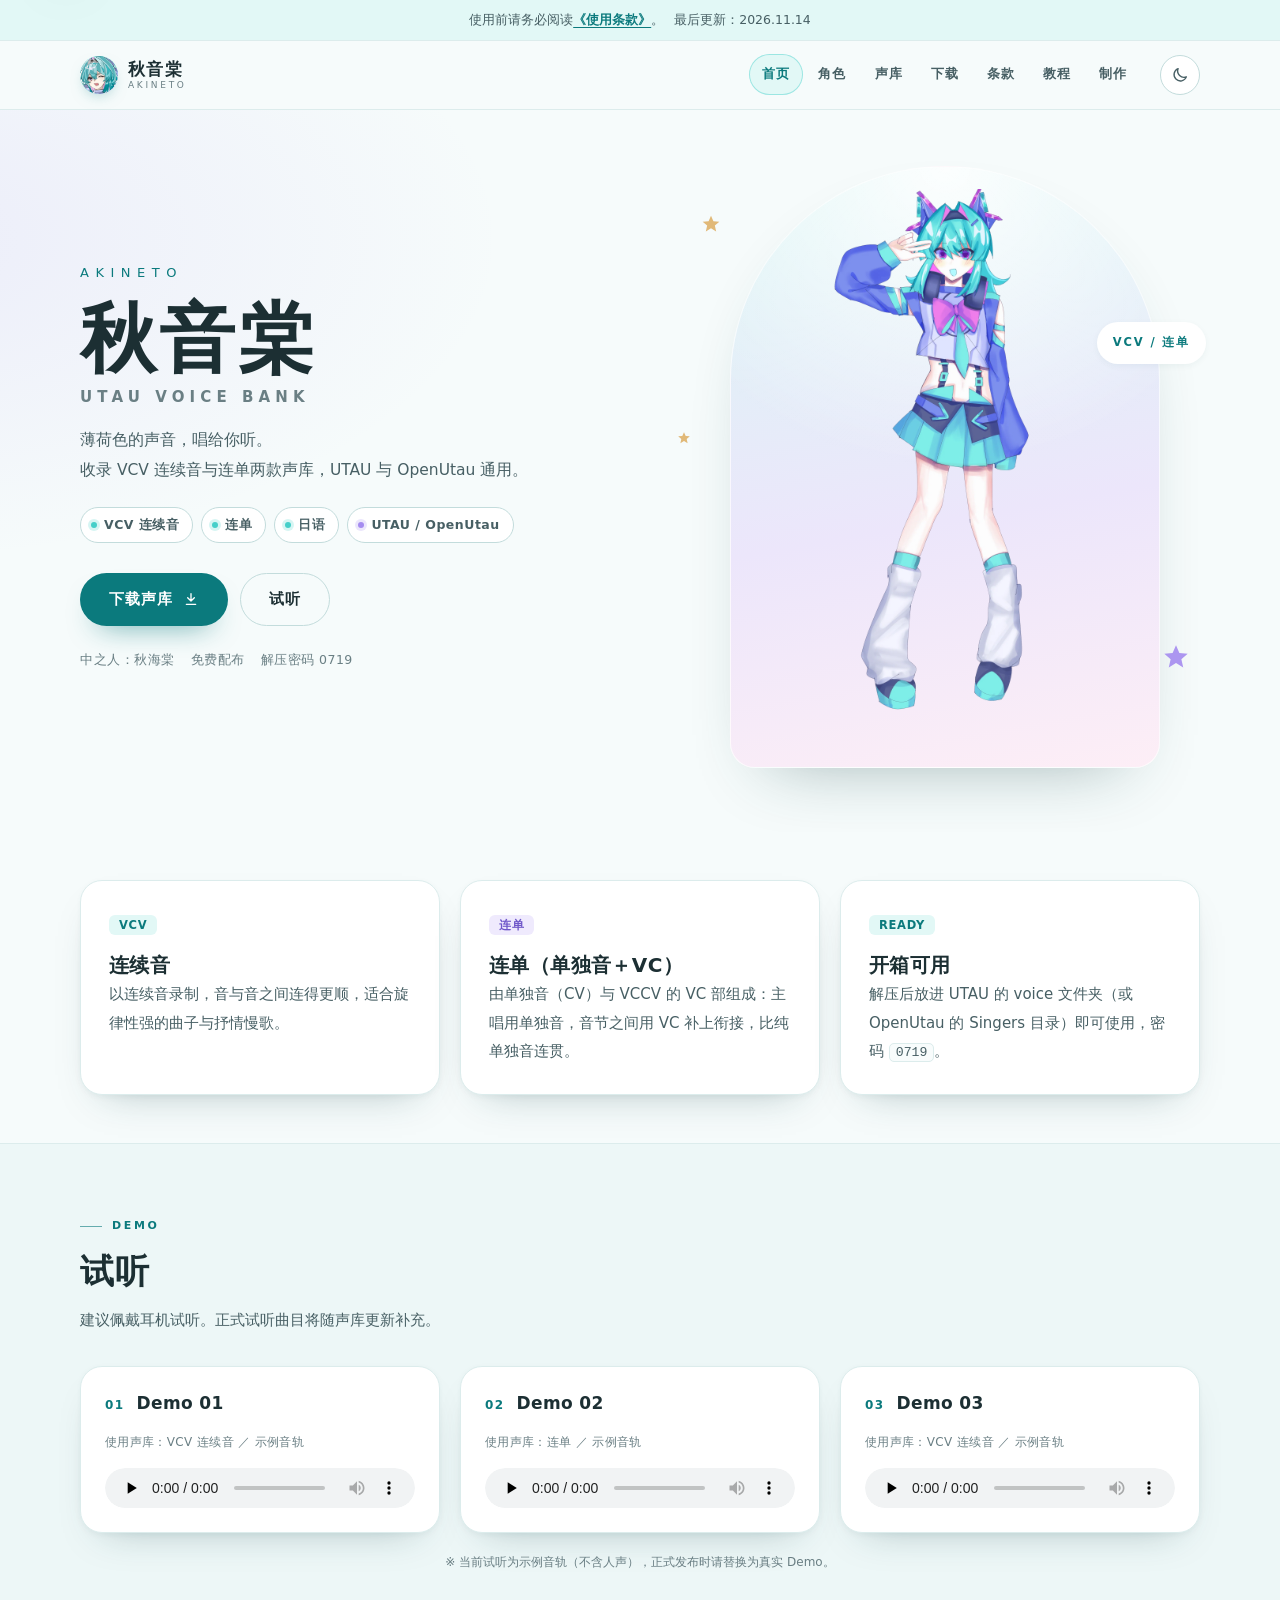
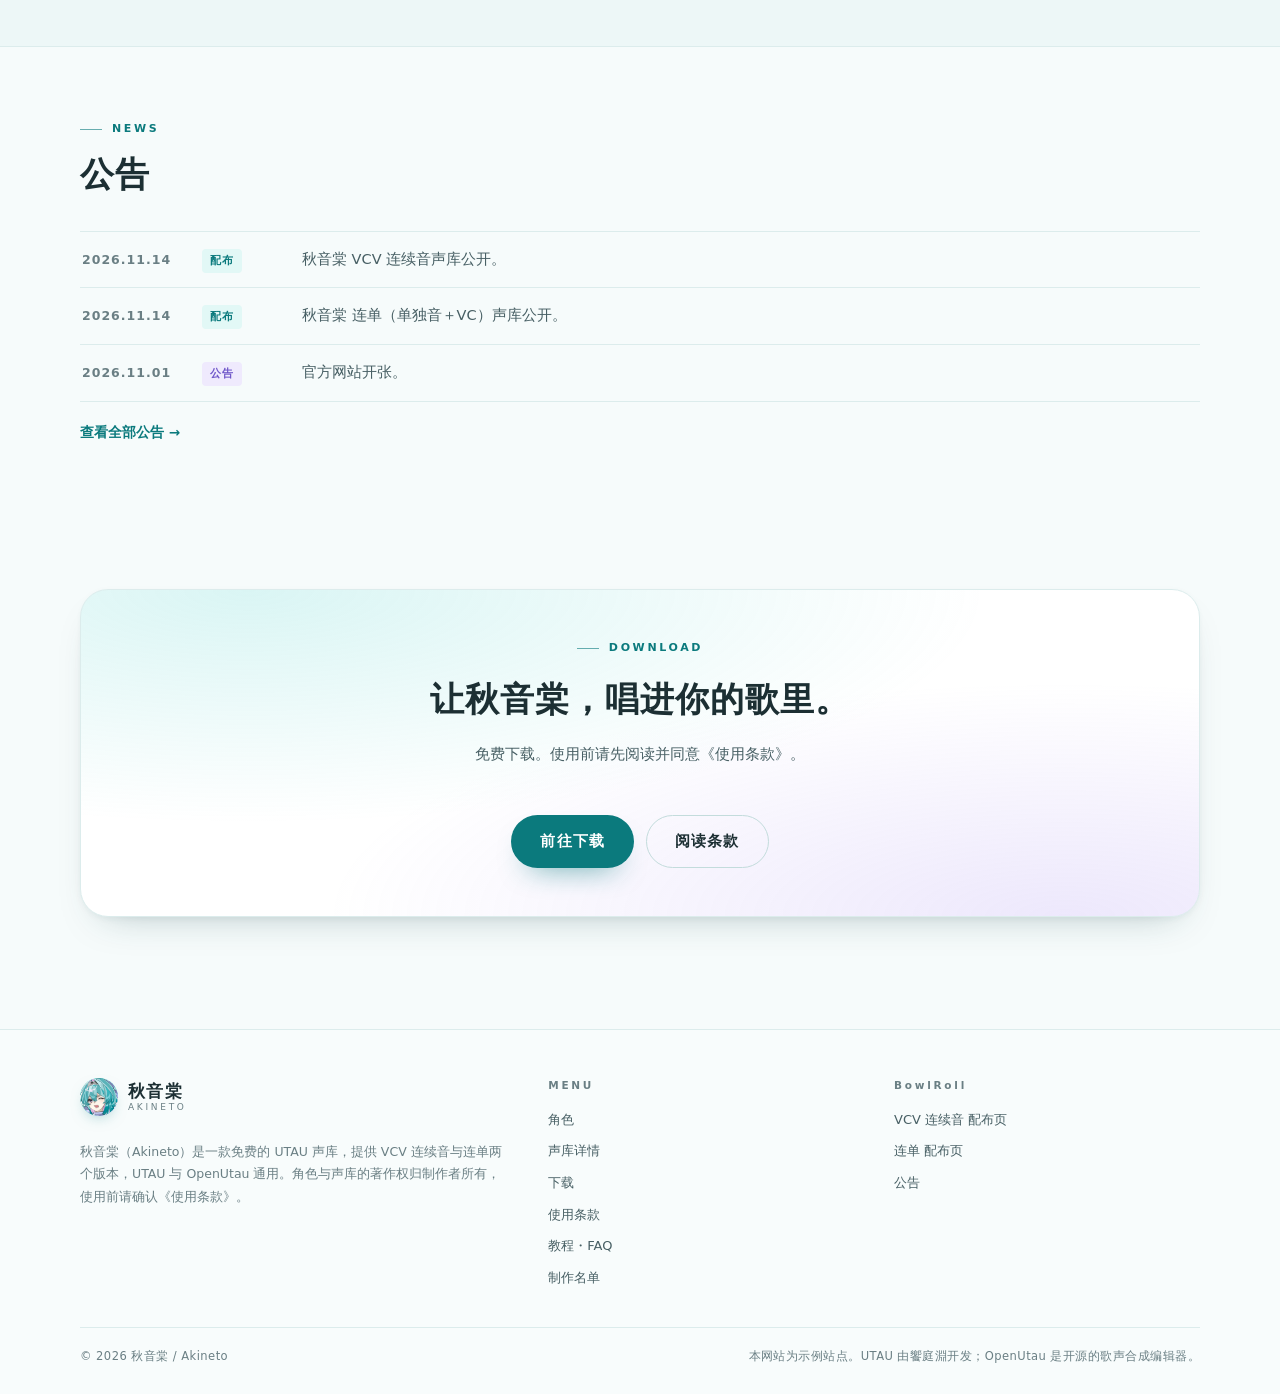
==== index.html @ cef6e02e "Initial commit: 秋音棠（Akineto）声库配布站" ====
<!DOCTYPE html>
<html lang="zh-CN" class="no-js">
<head>
<meta charset="utf-8">
<meta name="viewport" content="width=device-width, initial-scale=1">
<title>秋音棠 Akineto｜UTAU 声库配布站</title>
<meta name="description" content="秋音棠（Akineto）的 UTAU 声库配布站。VCV 连续音与连单（单独音＋VC）两款声库免费配布，解压密码 0719。">
<meta name="theme-color" content="#45cfc9">
<meta property="og:type" content="website">
<meta property="og:site_name" content="秋音棠 声库配布站">
<meta property="og:locale" content="zh_CN">
<meta property="og:title" content="秋音棠 Akineto｜UTAU 声库配布站">
<meta property="og:description" content="薄荷色的声音。VCV 连续音与连单两款声库，免费配布。">
<meta property="og:image" content="assets/art/akineto-icon.jpg">
<meta name="twitter:card" content="summary">
<link rel="icon" href="favicon.ico" sizes="any">
<link rel="apple-touch-icon" href="assets/icon/apple-touch-icon.png">
<link rel="stylesheet" href="assets/css/style.css">
<script>try{var t=localStorage.getItem('uta-theme');if(t)document.documentElement.setAttribute('data-theme',t)}catch(e){}</script>
</head>
<body data-page="home">
<a class="skip-link" href="#main">跳到正文</a>

<div class="notice-bar">
  <div class="wrap">
    <span>使用前请务必阅读<a href="terms.html">《使用条款》</a>。</span>
    <span>最后更新：2026.11.14</span>
  </div>
</div>

<header class="site-header">
  <div class="wrap header-inner">
    <a class="brand" href="index.html" aria-label="秋音棠 声库配布站 首页">
      <span class="brand__mark" aria-hidden="true">
        <img src="assets/art/akineto-mark.png" alt="" width="128" height="128">
      </span>
      <span class="brand__text">
        <span class="brand__name">秋音棠</span>
        <span class="brand__sub">AKINETO</span>
      </span>
    </a>
    <button class="nav-toggle" type="button" aria-expanded="false" aria-controls="site-nav" aria-label="打开菜单">
      <span></span><span></span><span></span>
    </button>
    <nav class="nav" id="site-nav" aria-label="主菜单">
      <ul class="nav__list">
        <li><a class="nav__link" data-page="home" href="index.html">首页</a></li>
        <li><a class="nav__link" data-page="character" href="character.html">角色</a></li>
        <li><a class="nav__link" data-page="voicebank" href="voicebank.html">声库</a></li>
        <li><a class="nav__link" data-page="download" href="download.html">下载</a></li>
        <li><a class="nav__link" data-page="terms" href="terms.html">条款</a></li>
        <li><a class="nav__link" data-page="guide" href="guide.html">教程</a></li>
        <li><a class="nav__link" data-page="credits" href="credits.html">制作</a></li>
      </ul>
    </nav>
    <button class="theme-toggle" type="button" aria-pressed="false" aria-label="切换至深色主题">
      <svg class="icon-moon" viewBox="0 0 24 24" fill="none" stroke="currentColor" stroke-width="1.8" stroke-linecap="round" stroke-linejoin="round" aria-hidden="true"><path d="M20.5 14.5A8.5 8.5 0 0 1 9.5 3.5a8.5 8.5 0 1 0 11 11Z"/></svg>
      <svg class="icon-sun" viewBox="0 0 24 24" fill="none" stroke="currentColor" stroke-width="1.8" stroke-linecap="round" aria-hidden="true"><circle cx="12" cy="12" r="4"/><path d="M12 2v2M12 20v2M4.9 4.9l1.4 1.4M17.7 17.7l1.4 1.4M2 12h2M20 12h2M4.9 19.1l1.4-1.4M17.7 6.3l1.4-1.4"/></svg>
    </button>
  </div>
</header>

<main id="main">

  <!-- ================= HERO ================= -->
  <section class="hero">
    <div class="wrap hero__inner">
      <div class="hero__text">
        <p class="hero__kana">AKINETO</p>
        <h1 class="hero__title">秋音棠<span class="hero__en">UTAU VOICE BANK</span></h1>
        <p class="hero__lead">薄荷色的声音，唱给你听。<br>
          收录 VCV 连续音与连单两款声库，UTAU 与 OpenUtau 通用。</p>
        <ul class="hero__chips">
          <li class="chip">VCV 连续音</li>
          <li class="chip">连单</li>
          <li class="chip">日语</li>
          <li class="chip chip--accent">UTAU / OpenUtau</li>
        </ul>
        <div class="hero__actions">
          <a class="btn" href="download.html">
            下载声库
            <svg viewBox="0 0 24 24" fill="none" stroke="currentColor" stroke-width="2" stroke-linecap="round" stroke-linejoin="round" aria-hidden="true"><path d="M12 4v11M7 10l5 5 5-5M5 20h14"/></svg>
          </a>
          <a class="btn btn--ghost" href="#demo">试听</a>
        </div>
        <p class="hero__meta">
          <span>中之人：秋海棠</span>
          <span>免费配布</span>
          <span>解压密码 0719</span>
        </p>
      </div>

      <div class="hero__art">
        <div class="art-frame">
          <img src="assets/art/akineto-stand.webp" alt="秋音棠的全身立绘" width="1448" height="2896" fetchpriority="high">
        </div>
        <span class="art-badge">VCV / 连单</span>
        <svg class="hero__spark hero__spark--1" viewBox="0 0 24 24" fill="currentColor" aria-hidden="true"><path d="M12 2l2.9 6.6 7.1.6-5.4 4.7 1.6 7-6.2-3.7-6.2 3.7 1.6-7L2 9.2l7.1-.6z"/></svg>
        <svg class="hero__spark hero__spark--2" viewBox="0 0 24 24" fill="currentColor" aria-hidden="true"><path d="M12 2l2.9 6.6 7.1.6-5.4 4.7 1.6 7-6.2-3.7-6.2 3.7 1.6-7L2 9.2l7.1-.6z"/></svg>
        <svg class="hero__spark hero__spark--3" viewBox="0 0 24 24" fill="currentColor" aria-hidden="true"><path d="M12 2l2.9 6.6 7.1.6-5.4 4.7 1.6 7-6.2-3.7-6.2 3.7 1.6-7L2 9.2l7.1-.6z"/></svg>
      </div>
    </div>
  </section>

  <!-- ================= FEATURES ================= -->
  <section class="section section--tight">
    <div class="wrap grid grid--3">
      <article class="card card--pad reveal">
        <span class="tag">VCV</span>
        <h2 class="feature-title">连续音</h2>
        <p class="section-lead">以连续音录制，音与音之间连得更顺，适合旋律性强的曲子与抒情慢歌。</p>
      </article>
      <article class="card card--pad reveal">
        <span class="tag tag--pink">连单</span>
        <h2 class="feature-title">连单（单独音＋VC）</h2>
        <p class="section-lead">由单独音（CV）与 VCCV 的 VC 部组成：主唱用单独音，音节之间用 VC 补上衔接，比纯单独音连贯。</p>
      </article>
      <article class="card card--pad reveal">
        <span class="tag">READY</span>
        <h2 class="feature-title">开箱可用</h2>
        <p class="section-lead">解压后放进 UTAU 的 voice 文件夹（或 OpenUtau 的 Singers 目录）即可使用，密码 <code>0719</code>。</p>
      </article>
    </div>
  </section>

  <!-- ================= DEMO ================= -->
  <section class="section section--tint" id="demo">
    <div class="wrap">
      <div class="section-head">
        <p class="eyebrow">DEMO</p>
        <h2 class="section-title">试听</h2>
        <p class="section-lead">建议佩戴耳机试听。正式试听曲目将随声库更新补充。</p>
      </div>

      <div class="grid grid--3">
        <article class="demo-card reveal">
          <div class="demo-card__head">
            <span class="demo-card__no">01</span>
            <h3 class="demo-card__title">Demo 01</h3>
          </div>
          <p class="demo-card__meta">使用声库：VCV 连续音 ／ 示例音轨</p>
          <audio controls preload="none" src="assets/audio/demo-01.wav">
            你的浏览器不支持音频播放。<a href="assets/audio/demo-01.wav">下载音频文件</a>
          </audio>
        </article>

        <article class="demo-card reveal">
          <div class="demo-card__head">
            <span class="demo-card__no">02</span>
            <h3 class="demo-card__title">Demo 02</h3>
          </div>
          <p class="demo-card__meta">使用声库：连单 ／ 示例音轨</p>
          <audio controls preload="none" src="assets/audio/demo-02.wav">
            你的浏览器不支持音频播放。<a href="assets/audio/demo-02.wav">下载音频文件</a>
          </audio>
        </article>

        <article class="demo-card reveal">
          <div class="demo-card__head">
            <span class="demo-card__no">03</span>
            <h3 class="demo-card__title">Demo 03</h3>
          </div>
          <p class="demo-card__meta">使用声库：VCV 连续音 ／ 示例音轨</p>
          <audio controls preload="none" src="assets/audio/demo-03.wav">
            你的浏览器不支持音频播放。<a href="assets/audio/demo-03.wav">下载音频文件</a>
          </audio>
        </article>
      </div>

      <p class="demo-note">※ 当前试听为示例音轨（不含人声），正式发布时请替换为真实 Demo。</p>
    </div>
  </section>

  <!-- ================= NEWS ================= -->
  <section class="section">
    <div class="wrap">
      <div class="section-head">
        <p class="eyebrow">NEWS</p>
        <h2 class="section-title">公告</h2>
      </div>
      <ul class="news">
        <li class="news__item">
          <time class="news__date" datetime="2026-11-14">2026.11.14</time>
          <span class="news__tag">配布</span>
          <p>秋音棠 VCV 连续音声库公开。</p>
        </li>
        <li class="news__item">
          <time class="news__date" datetime="2026-11-14">2026.11.14</time>
          <span class="news__tag">配布</span>
          <p>秋音棠 连单（单独音＋VC）声库公开。</p>
        </li>
        <li class="news__item">
          <time class="news__date" datetime="2026-11-01">2026.11.01</time>
          <span class="news__tag news__tag--pink">公告</span>
          <p>官方网站开张。</p>
        </li>
      </ul>
      <p class="link-more"><a href="news.html">查看全部公告 →</a></p>
    </div>
  </section>

  <!-- ================= CTA ================= -->
  <section class="section">
    <div class="wrap">
      <div class="cta reveal">
        <p class="eyebrow">DOWNLOAD</p>
        <h2 class="section-title">让秋音棠，唱进你的歌里。</h2>
        <p class="section-lead">免费下载。使用前请先阅读并同意《使用条款》。</p>
        <div class="hero__actions">
          <a class="btn" href="download.html">前往下载</a>
          <a class="btn btn--ghost" href="terms.html">阅读条款</a>
        </div>
      </div>
    </div>
  </section>

</main>

<footer class="site-footer">
  <div class="wrap footer-grid">
    <div class="footer-brand">
      <a class="brand" href="index.html">
        <span class="brand__mark" aria-hidden="true">
          <img src="assets/art/akineto-mark.png" alt="" width="128" height="128">
        </span>
        <span class="brand__text">
          <span class="brand__name">秋音棠</span>
          <span class="brand__sub">AKINETO</span>
        </span>
      </a>
      <p>秋音棠（Akineto）是一款免费的 UTAU 声库，提供 VCV 连续音与连单两个版本，UTAU 与 OpenUtau 通用。角色与声库的著作权归制作者所有，使用前请确认《使用条款》。</p>
    </div>
    <nav aria-label="页脚菜单">
      <h2 class="footer-title">MENU</h2>
      <div class="footer-links">
        <a href="character.html">角色</a>
        <a href="voicebank.html">声库详情</a>
        <a href="download.html">下载</a>
        <a href="terms.html">使用条款</a>
        <a href="guide.html">教程・FAQ</a>
        <a href="credits.html">制作名单</a>
      </div>
    </nav>
    <div>
      <h2 class="footer-title">BowlRoll</h2>
      <div class="footer-links">
        <a href="https://bowlroll.net/file/363263" target="_blank" rel="noopener noreferrer">VCV 连续音 配布页</a>
        <a href="https://bowlroll.net/file/358934" target="_blank" rel="noopener noreferrer">连单 配布页</a>
        <a href="news.html">公告</a>
      </div>
    </div>
  </div>
  <div class="wrap footer-bottom">
    <p>© <span data-year>2026</span> 秋音棠 / Akineto</p>
    <p>本网站为示例站点。UTAU 由饗庭淵开发；OpenUtau 是开源的歌声合成编辑器。</p>
  </div>
</footer>

<script src="assets/js/main.js" defer></script>
</body>
</html>
---- assets/css/style.css ----
/* =========================================================
   秋音棠 / Akineto — 声库配布站
   style.css
   1. Tokens / Theme
   2. Base / Reset
   3. Layout utilities
   4. Header / Nav
   5. Hero
   6. Sections / Cards
   7. Demo / News
   8. Specs / Download
   9. Terms / Guide / Credits
  10. Footer
  11. Utilities
  12. Motion / Responsive
   ========================================================= */

/* ---------- 1. Tokens ---------- */
:root {
  --c-bg: #f6fbfb;
  --c-bg-soft: #edf7f7;
  --c-surface: #ffffff;
  --c-surface-2: #f8fcfc;
  --c-text: #1c2f33;
  --c-text-soft: #475f64;
  --c-muted: #6a7f84;
  --c-line: #dcecec;
  --c-line-strong: #c3dcdc;
  --c-primary: #45cfc9;
  --c-primary-deep: #0b7a7d;
  --c-primary-soft: #e2f8f6;
  --c-accent: #a58cf0;
  --c-accent-deep: #6f57c9;
  --c-accent-soft: #efeafd;
  --c-gold: #dfb26a;

  --btn-ink: #ffffff;

  /* 立绘 / 头像的背板渐变 */
  --art-bg:
    radial-gradient(120% 80% at 50% 0%, rgba(255, 255, 255, .92), transparent 62%),
    linear-gradient(170deg, #d9f7f4 0%, #ece6fb 58%, #fdeef6 100%);

  --radius-xl: 28px;
  --radius-lg: 22px;
  --radius-md: 16px;
  --radius-sm: 10px;

  --shadow-sm: 0 1px 2px rgba(24, 70, 74, .05);
  --shadow-md: 0 2px 6px rgba(24, 70, 74, .05), 0 18px 40px -24px rgba(24, 70, 74, .35);
  --shadow-lg: 0 30px 70px -40px rgba(24, 70, 74, .45);

  /* 字体使用系统自带，不加载外部字体。如需 Web 字体，请用 @font-face 自托管。 */
  --font-display: "PingFang SC", "Hiragino Sans GB", "Microsoft YaHei", "Noto Sans SC",
    "Yu Gothic UI", "Meiryo", system-ui, sans-serif;
  --font-body: "PingFang SC", "Microsoft YaHei", "Hiragino Sans GB", "Noto Sans SC",
    "Source Han Sans SC", system-ui, sans-serif;
  --font-mono: "SFMono-Regular", Consolas, "Liberation Mono", monospace;

  --header-h: 68px;
  --wrap: 1120px;
}

/* 深色主题（跟随系统。可用 :root[data-theme] 手动覆盖） */
@media (prefers-color-scheme: dark) {
  :root:not([data-theme="light"]) {
    --c-bg: #0c1416;
    --c-bg-soft: #101b1d;
    --c-surface: #141f22;
    --c-surface-2: #111a1c;
    --c-text: #e4f0ef;
    --c-text-soft: #b0c4c3;
    --c-muted: #87a09f;
    --c-line: #203234;
    --c-line-strong: #2c4244;
    --c-primary: #4fd1cd;
    --c-primary-deep: #7fe3df;
    --c-primary-soft: #0f2e2e;
    --c-accent: #b3a4f7;
    --c-accent-deep: #c3b6fa;
    --c-accent-soft: #221d33;
    --c-gold: #e6c483;
    --btn-ink: #06181a;
    --art-bg:
      radial-gradient(120% 80% at 50% 0%, rgba(79, 209, 205, .22), transparent 62%),
      linear-gradient(170deg, #122a2a 0%, #221d33 58%, #2a1d28 100%);
    --shadow-md: 0 2px 6px rgba(0, 0, 0, .3), 0 20px 40px -24px rgba(0, 0, 0, .7);
    --shadow-lg: 0 30px 70px -30px rgba(0, 0, 0, .8);
  }
}

:root[data-theme="dark"] {
  --c-bg: #0c1416;
  --c-bg-soft: #101b1d;
  --c-surface: #141f22;
  --c-surface-2: #111a1c;
  --c-text: #e4f0ef;
  --c-text-soft: #b0c4c3;
  --c-muted: #87a09f;
  --c-line: #203234;
  --c-line-strong: #2c4244;
  --c-primary: #4fd1cd;
  --c-primary-deep: #7fe3df;
  --c-primary-soft: #0f2e2e;
  --c-accent: #b3a4f7;
  --c-accent-deep: #c3b6fa;
  --c-accent-soft: #221d33;
  --c-gold: #e6c483;
  --btn-ink: #06181a;
  --art-bg:
    radial-gradient(120% 80% at 50% 0%, rgba(79, 209, 205, .22), transparent 62%),
    linear-gradient(170deg, #122a2a 0%, #221d33 58%, #2a1d28 100%);
  --shadow-md: 0 2px 6px rgba(0, 0, 0, .3), 0 20px 40px -24px rgba(0, 0, 0, .7);
  --shadow-lg: 0 30px 70px -30px rgba(0, 0, 0, .8);
}

/* ---------- 2. Base ---------- */
*,
*::before,
*::after { box-sizing: border-box; }

html {
  scroll-behavior: smooth;
  -webkit-text-size-adjust: 100%;
}

body {
  margin: 0;
  font-family: var(--font-body);
  font-size: 16px;
  line-height: 1.9;
  color: var(--c-text);
  background: var(--c-bg);
  background-image:
    radial-gradient(1200px 520px at 80% -10%, rgba(69, 207, 201, .16), transparent 70%),
    radial-gradient(900px 460px at -10% 8%, rgba(165, 140, 240, .13), transparent 70%);
  background-repeat: no-repeat;
  -webkit-font-smoothing: antialiased;
  overflow-wrap: break-word;
}

h1, h2, h3, h4 {
  font-family: var(--font-display);
  line-height: 1.45;
  letter-spacing: .02em;
  margin: 0;
  font-weight: 700;
}

p { margin: 0; }
ul, ol { margin: 0; padding: 0; list-style: none; }
dl, dd { margin: 0; }
img, svg { display: block; max-width: 100%; }
a { color: var(--c-primary-deep); text-decoration-thickness: 1px; text-underline-offset: .2em; }
a:hover { text-decoration-thickness: 2px; }
button { font: inherit; color: inherit; }
strong { font-weight: 700; }

:focus-visible {
  outline: 3px solid var(--c-primary-deep);
  outline-offset: 3px;
  border-radius: 4px;
}

::selection { background: rgba(69, 207, 201, .32); }

.visually-hidden {
  position: absolute !important;
  width: 1px; height: 1px;
  padding: 0; margin: -1px;
  overflow: hidden;
  clip: rect(0 0 0 0);
  white-space: nowrap;
  border: 0;
}

.skip-link {
  position: absolute;
  left: 16px;
  top: -60px;
  z-index: 100;
  padding: 10px 18px;
  background: var(--c-surface);
  color: var(--c-text);
  border-radius: var(--radius-sm);
  box-shadow: var(--shadow-md);
  transition: top .2s ease;
}
.skip-link:focus { top: 12px; }

/* ---------- 3. Layout ---------- */
.wrap {
  width: min(var(--wrap), 100% - 40px);
  margin-inline: auto;
}

.section { padding: 72px 0; }
.section--tight { padding: 48px 0; }
.section--tint {
  background: var(--c-bg-soft);
  border-block: 1px solid var(--c-line);
}

.section-head {
  display: grid;
  gap: 10px;
  margin-bottom: 32px;
  max-width: 720px;
}
.section-head--center { text-align: center; margin-inline: auto; }

.eyebrow {
  font-family: var(--font-display);
  font-size: 11px;
  font-weight: 700;
  letter-spacing: .24em;
  color: var(--c-primary-deep);
  text-transform: uppercase;
  display: flex;
  align-items: center;
  gap: 10px;
}
.eyebrow::before {
  content: "";
  width: 22px;
  height: 1px;
  background: currentColor;
  opacity: .6;
}
.section-head--center .eyebrow { justify-content: center; }

.section-title {
  font-size: clamp(24px, 3.2vw, 34px);
  letter-spacing: .03em;
}
.section-lead {
  color: var(--c-text-soft);
  font-size: 15px;
}

/* ---------- 4. Header ---------- */
.notice-bar {
  background: var(--c-primary-soft);
  border-bottom: 1px solid var(--c-line);
  font-size: 12.5px;
  padding: 8px 0;
  color: var(--c-text-soft);
}
.notice-bar .wrap {
  display: flex;
  align-items: center;
  justify-content: center;
  gap: 10px;
  flex-wrap: wrap;
  text-align: center;
}
.notice-bar a { color: var(--c-primary-deep); font-weight: 700; }

.site-header {
  position: sticky;
  top: 0;
  z-index: 50;
  /* 页面顶部使用不透明背景，避免公告栏透过毛玻璃产生重影 */
  background: var(--c-bg);
  border-bottom: 1px solid var(--c-line);
  transition: box-shadow .25s ease, background .25s ease;
}
.site-header.is-scrolled {
  background: color-mix(in srgb, var(--c-bg) 84%, transparent);
  backdrop-filter: blur(14px);
  -webkit-backdrop-filter: blur(14px);
  box-shadow: var(--shadow-sm);
}

.header-inner {
  min-height: var(--header-h);
  display: flex;
  align-items: center;
  gap: 20px;
}

.brand {
  display: inline-flex;
  align-items: center;
  gap: 10px;
  text-decoration: none;
  color: inherit;
  margin-right: auto;
}
.brand__mark {
  width: 38px;
  height: 38px;
  display: grid;
  place-items: center;
  border-radius: 50%;
  background: linear-gradient(140deg, #7fe3df, #45cfc9 55%, #a58cf0);
  color: #fff;
  box-shadow: 0 6px 16px -8px rgba(11, 122, 125, .55);
  flex: none;
  overflow: hidden;
}
.brand__mark img { width: 100%; height: 100%; object-fit: cover; }
.brand__mark svg { width: 20px; height: 20px; }
.brand__text { display: grid; line-height: 1.25; }
.brand__name {
  font-family: var(--font-display);
  font-weight: 800;
  font-size: 17px;
  letter-spacing: .08em;
}
.brand__sub {
  font-size: 9px;
  letter-spacing: .3em;
  color: var(--c-muted);
}

.nav__list { display: flex; align-items: center; gap: 2px; }
.nav__link {
  display: block;
  padding: 8px 13px;
  border-radius: 999px;
  font-family: var(--font-display);
  font-size: 13px;
  font-weight: 700;
  letter-spacing: .08em;
  color: var(--c-text-soft);
  text-decoration: none;
  transition: background .2s ease, color .2s ease;
}
.nav__link:hover { background: var(--c-primary-soft); color: var(--c-primary-deep); }
.nav__link.is-current {
  background: var(--c-primary-soft);
  color: var(--c-primary-deep);
  box-shadow: inset 0 0 0 1px color-mix(in srgb, var(--c-primary) 45%, transparent);
}

.nav-toggle {
  display: none;
  width: 44px;
  height: 44px;
  border: 1px solid var(--c-line-strong);
  background: var(--c-surface);
  border-radius: 12px;
  cursor: pointer;
  padding: 0;
  place-items: center;
}
.nav-toggle span {
  display: block;
  width: 18px;
  height: 2px;
  margin: 3px auto;
  border-radius: 2px;
  background: var(--c-text-soft);
  transition: transform .25s ease, opacity .2s ease;
}
.nav-toggle[aria-expanded="true"] span:nth-child(1) { transform: translateY(5px) rotate(45deg); }
.nav-toggle[aria-expanded="true"] span:nth-child(2) { opacity: 0; }
.nav-toggle[aria-expanded="true"] span:nth-child(3) { transform: translateY(-5px) rotate(-45deg); }

.theme-toggle {
  flex: none;
  width: 40px;
  height: 40px;
  display: grid;
  place-items: center;
  border-radius: 50%;
  border: 1px solid var(--c-line-strong);
  background: var(--c-surface);
  color: var(--c-text-soft);
  cursor: pointer;
  transition: color .2s ease, border-color .2s ease, transform .2s ease;
}
.theme-toggle:hover { color: var(--c-primary-deep); border-color: var(--c-primary); transform: rotate(-12deg); }
.theme-toggle svg { width: 18px; height: 18px; }
.theme-toggle .icon-sun { display: none; }
:root[data-theme="dark"] .theme-toggle .icon-sun { display: block; }
:root[data-theme="dark"] .theme-toggle .icon-moon { display: none; }
@media (prefers-color-scheme: dark) {
  :root:not([data-theme="light"]) .theme-toggle .icon-sun { display: block; }
  :root:not([data-theme="light"]) .theme-toggle .icon-moon { display: none; }
}

/* ---------- 5. Hero ---------- */
.hero {
  padding: 56px 0 64px;
  position: relative;
  overflow: clip;
}
.hero__inner {
  display: grid;
  grid-template-columns: minmax(0, 1.05fr) minmax(0, .95fr);
  align-items: center;
  gap: 48px;
}

.hero__kana {
  font-family: var(--font-display);
  font-size: 13px;
  letter-spacing: .5em;
  color: var(--c-primary-deep);
  margin-bottom: 10px;
}
.hero__title {
  font-size: clamp(44px, 7vw, 76px);
  line-height: 1.12;
  letter-spacing: .04em;
  font-weight: 800;
}
.hero__en {
  display: block;
  font-size: clamp(12px, 1.6vw, 15px);
  letter-spacing: .34em;
  font-weight: 700;
  color: var(--c-muted);
  margin-top: 8px;
}
.hero__lead {
  margin-top: 20px;
  color: var(--c-text-soft);
  font-size: 15.5px;
  max-width: 30em;
}
.hero__chips {
  display: flex;
  flex-wrap: wrap;
  gap: 8px;
  margin-top: 22px;
}
.chip {
  display: inline-flex;
  align-items: center;
  gap: 7px;
  padding: 5px 13px 5px 10px;
  border: 1px solid var(--c-line-strong);
  border-radius: 999px;
  background: var(--c-surface);
  font-size: 12.5px;
  font-weight: 600;
  color: var(--c-text-soft);
  font-family: var(--font-display);
  letter-spacing: .04em;
}
.chip::before {
  content: "";
  width: 6px;
  height: 6px;
  border-radius: 50%;
  background: var(--c-primary);
  box-shadow: 0 0 0 3px color-mix(in srgb, var(--c-primary) 22%, transparent);
}
.chip--accent::before { background: var(--c-accent); box-shadow: 0 0 0 3px color-mix(in srgb, var(--c-accent) 22%, transparent); }

.hero__actions {
  display: flex;
  flex-wrap: wrap;
  gap: 12px;
  margin-top: 30px;
}
.hero__meta {
  margin-top: 22px;
  font-size: 12.5px;
  color: var(--c-muted);
  letter-spacing: .04em;
  display: flex;
  flex-wrap: wrap;
  gap: 6px 16px;
}

.btn {
  --btn-bg: var(--c-primary-deep);
  --btn-fg: var(--btn-ink);
  display: inline-flex;
  align-items: center;
  justify-content: center;
  gap: 9px;
  min-height: 52px;
  padding: 12px 28px;
  border: 1px solid transparent;
  border-radius: 999px;
  background: var(--btn-bg);
  color: var(--btn-fg);
  font-family: var(--font-display);
  font-weight: 700;
  font-size: 14.5px;
  letter-spacing: .08em;
  text-decoration: none;
  cursor: pointer;
  transition: transform .2s ease, box-shadow .2s ease, background .2s ease, opacity .2s ease;
  box-shadow: 0 14px 30px -18px color-mix(in srgb, var(--c-primary-deep) 90%, transparent);
}
.btn:hover { transform: translateY(-2px); box-shadow: 0 20px 36px -18px color-mix(in srgb, var(--c-primary-deep) 90%, transparent); }
.btn svg { width: 16px; height: 16px; }
.btn--ghost {
  --btn-bg: transparent;
  --btn-fg: var(--c-text);
  border-color: var(--c-line-strong);
  box-shadow: none;
}
.btn--ghost:hover { background: var(--c-surface); box-shadow: var(--shadow-sm); }
.btn--accent { --btn-bg: var(--c-accent-deep); }
.btn:disabled,
.btn[aria-disabled="true"] {
  opacity: .45;
  cursor: not-allowed;
  transform: none;
  box-shadow: none;
  filter: grayscale(.3);
}
.btn.is-disabled { pointer-events: none; }
:root[data-theme="dark"] .btn--ghost:hover { background: var(--c-surface-2); }

.hero__art {
  position: relative;
  display: grid;
  place-items: center;
}
.art-frame {
  position: relative;
  width: min(100%, 430px);
  aspect-ratio: 5 / 7;
  border-radius: 240px 240px var(--radius-xl) var(--radius-xl);
  background: var(--art-bg);
  overflow: hidden;
  box-shadow: var(--shadow-lg);
  border: 1px solid rgba(255, 255, 255, .7);
}
:root[data-theme="dark"] .art-frame { border-color: rgba(255, 255, 255, .07); }
@media (prefers-color-scheme: dark) {
  :root:not([data-theme="light"]) .art-frame { border-color: rgba(255, 255, 255, .07); }
}
.art-frame img {
  width: 100%;
  height: 100%;
  padding: 22px 16px 6px;
  object-fit: contain;
  object-position: 50% 100%;
}
.art-badge {
  position: absolute;
  right: -6px;
  top: 26%;
  padding: 10px 16px;
  border-radius: 999px;
  background: var(--c-surface);
  box-shadow: var(--shadow-md);
  font-family: var(--font-display);
  font-size: 11.5px;
  font-weight: 700;
  letter-spacing: .16em;
  color: var(--c-primary-deep);
  animation: float-y 6s ease-in-out infinite;
}
.hero__spark {
  position: absolute;
  color: var(--c-gold);
  opacity: .9;
  animation: twinkle 4.5s ease-in-out infinite;
}
.hero__spark--1 { top: 8%; left: 2%; width: 20px; animation-delay: -1.2s; }
.hero__spark--2 { bottom: 16%; right: 2%; width: 28px; animation-delay: -2.6s; color: var(--c-accent); }
.hero__spark--3 { top: 44%; left: -14px; width: 14px; animation-delay: -3.4s; }

/* ---------- 6. Sections / Cards ---------- */
.card {
  background: var(--c-surface);
  border: 1px solid var(--c-line);
  border-radius: var(--radius-lg);
  box-shadow: var(--shadow-md);
}
.card--pad { padding: 28px; }

.grid { display: grid; gap: 20px; }
.grid > * { min-width: 0; }
.grid--3 { grid-template-columns: repeat(3, minmax(0, 1fr)); }
.grid--2 { grid-template-columns: repeat(2, minmax(0, 1fr)); }

.info-list { display: grid; gap: 2px; }
.info-list li {
  display: flex;
  gap: 12px;
  padding: 7px 0;
  font-size: 14.5px;
  color: var(--c-text-soft);
  border-bottom: 1px dashed var(--c-line);
}
.info-list li:last-child { border-bottom: 0; }
.info-list strong { color: var(--c-text); flex: none; }

.tags { display: flex; flex-wrap: wrap; gap: 7px; margin-top: 14px; }
.tag {
  font-size: 11.5px;
  font-weight: 700;
  letter-spacing: .06em;
  padding: 3px 10px;
  border-radius: 6px;
  background: var(--c-primary-soft);
  color: var(--c-primary-deep);
}
.tag--pink { background: var(--c-accent-soft); color: var(--c-accent-deep); }

/* ---------- 7. Demo / News ---------- */
.demo-card {
  display: flex;
  flex-direction: column;
  gap: 14px;
  padding: 24px;
  background: var(--c-surface);
  border: 1px solid var(--c-line);
  border-radius: var(--radius-lg);
  box-shadow: var(--shadow-md);
  transition: transform .25s ease, box-shadow .25s ease, border-color .25s ease;
}
.demo-card:hover {
  transform: translateY(-4px);
  border-color: color-mix(in srgb, var(--c-primary) 55%, var(--c-line));
  box-shadow: var(--shadow-lg);
}
.demo-card__head { display: flex; align-items: baseline; gap: 12px; }
.demo-card__no {
  font-family: var(--font-display);
  font-size: 12px;
  font-weight: 800;
  letter-spacing: .12em;
  color: var(--c-primary-deep);
}
.demo-card__title { font-size: 17px; }
.demo-card__meta {
  font-size: 12px;
  color: var(--c-muted);
  letter-spacing: .03em;
}
.demo-card audio {
  width: 100%;
  height: 40px;
  border-radius: 999px;
  accent-color: var(--c-primary-deep);
}
.demo-note {
  margin-top: 18px;
  font-size: 12px;
  color: var(--c-muted);
  text-align: center;
}

.news {
  display: grid;
  border-top: 1px solid var(--c-line);
}
.news__item {
  display: grid;
  grid-template-columns: 104px 84px minmax(0, 1fr);
  align-items: baseline;
  gap: 16px;
  padding: 14px 2px;
  border-bottom: 1px solid var(--c-line);
  font-size: 14.5px;
  color: var(--c-text-soft);
}
.news__date {
  font-family: var(--font-display);
  font-weight: 700;
  font-size: 12.5px;
  letter-spacing: .08em;
  color: var(--c-muted);
  font-variant-numeric: tabular-nums;
}
.news__tag {
  justify-self: start;
  font-size: 10.5px;
  font-weight: 700;
  letter-spacing: .1em;
  padding: 2px 8px;
  border-radius: 4px;
  background: var(--c-primary-soft);
  color: var(--c-primary-deep);
  white-space: nowrap;
}
.news__tag--pink { background: var(--c-accent-soft); color: var(--c-accent-deep); }

/* ---------- 8. Specs / Download ---------- */
.specs { display: grid; }
.specs__row {
  display: grid;
  grid-template-columns: clamp(96px, 22%, 220px) minmax(0, 1fr);
  gap: 20px;
  padding: 13px 0;
  border-bottom: 1px dashed var(--c-line);
  font-size: 14.5px;
}
.specs__row:last-child { border-bottom: 0; }
.specs dt {
  color: var(--c-muted);
  font-size: 13px;
  font-weight: 700;
  letter-spacing: .05em;
  padding-top: 2px;
}
.specs dd { color: var(--c-text); }



.codeblock {
  margin: 0;
  padding: 20px 22px;
  background: var(--c-surface-2);
  border: 1px solid var(--c-line);
  border-radius: var(--radius-md);
  font-family: var(--font-mono);
  font-size: 12.5px;
  line-height: 1.85;
  color: var(--c-text-soft);
  overflow-x: auto;
  white-space: pre;
}

.dl-card { padding: 26px 28px; }
.dl-card__top {
  display: flex;
  flex-wrap: wrap;
  align-items: center;
  gap: 12px;
  padding-bottom: 18px;
  border-bottom: 1px solid var(--c-line);
}
.dl-card__file {
  font-family: var(--font-mono);
  font-size: 13px;
  word-break: break-all;
  color: var(--c-text);
}
.badge {
  display: inline-flex;
  align-items: center;
  gap: 6px;
  padding: 3px 11px;
  border-radius: 999px;
  background: var(--c-primary-deep);
  color: var(--btn-ink);
  font-family: var(--font-display);
  font-size: 11.5px;
  font-weight: 700;
  letter-spacing: .1em;
}
.badge--soft { background: var(--c-primary-soft); color: var(--c-primary-deep); }

.gate {
  margin-top: 20px;
  padding: 18px 20px;
  border: 1px dashed color-mix(in srgb, var(--c-primary) 55%, var(--c-line));
  border-radius: var(--radius-md);
  background: var(--c-primary-soft);
  display: grid;
  gap: 12px;
}
.gate__check {
  display: flex;
  align-items: flex-start;
  gap: 10px;
  font-size: 14px;
  color: var(--c-text-soft);
  cursor: pointer;
  line-height: 1.7;
}
.gate__check input {
  appearance: none;
  width: 20px;
  height: 20px;
  margin: 2px 0 0;
  flex: none;
  border: 1.5px solid var(--c-line-strong);
  border-radius: 6px;
  background: var(--c-surface);
  cursor: pointer;
  display: grid;
  place-items: center;
  transition: background .2s ease, border-color .2s ease;
}
.gate__check input::after {
  content: "";
  width: 10px;
  height: 6px;
  border-left: 2px solid #fff;
  border-bottom: 2px solid #fff;
  transform: rotate(-45deg) scale(0);
  transition: transform .15s ease;
  margin-top: -2px;
}
.gate__check input:checked { background: var(--c-primary-deep); border-color: var(--c-primary-deep); }
.gate__check input:checked::after { transform: rotate(-45deg) scale(1); }
.gate__actions { display: flex; flex-wrap: wrap; align-items: center; gap: 12px; }
.gate__hint { font-size: 12px; color: var(--c-muted); }

.meta-line {
  display: flex;
  flex-wrap: wrap;
  gap: 8px 22px;
  font-size: 13px;
  color: var(--c-text-soft);
}
.meta-line span { display: inline-flex; gap: 6px; align-items: baseline; }
.meta-line b { font-weight: 700; color: var(--c-text); }

.sha {
  margin-top: 14px;
  display: flex;
  flex-wrap: wrap;
  align-items: center;
  gap: 10px;
  font-size: 12px;
  color: var(--c-muted);
}
.sha code {
  font-family: var(--font-mono);
  font-size: 11.5px;
  padding: 4px 8px;
  border-radius: 6px;
  background: var(--c-surface-2);
  border: 1px solid var(--c-line);
  word-break: break-all;
  color: var(--c-text-soft);
}
.copy-btn {
  padding: 4px 10px;
  font-size: 11.5px;
  border-radius: 6px;
  border: 1px solid var(--c-line-strong);
  background: var(--c-surface);
  cursor: pointer;
  color: var(--c-text-soft);
  transition: color .2s ease, border-color .2s ease;
}
.copy-btn:hover { color: var(--c-primary-deep); border-color: var(--c-primary); }

.steps {
  counter-reset: step;
  display: grid;
  gap: 14px;
}
.steps__item {
  counter-increment: step;
  position: relative;
  padding: 20px 24px 20px 74px;
  background: var(--c-surface);
  border: 1px solid var(--c-line);
  border-radius: var(--radius-md);
  box-shadow: var(--shadow-sm);
}
.steps__item::before {
  content: counter(step, decimal-leading-zero);
  position: absolute;
  left: 22px;
  top: 18px;
  font-family: var(--font-display);
  font-size: 13px;
  font-weight: 800;
  letter-spacing: .05em;
  color: var(--c-primary-deep);
  background: var(--c-primary-soft);
  width: 36px;
  height: 36px;
  border-radius: 50%;
  display: grid;
  place-items: center;
}
.steps__item h3 { font-size: 16px; margin-bottom: 6px; }
.steps__item p { font-size: 14px; color: var(--c-text-soft); }

/* ---------- 9. Terms / FAQ / Credits ---------- */
.rule-grid { display: grid; grid-template-columns: 1fr 1fr; gap: 20px; }
.rule {
  padding: 26px 28px;
  border-radius: var(--radius-lg);
  border: 1px solid var(--c-line);
  background: var(--c-surface);
  box-shadow: var(--shadow-md);
}
.rule--ok { border-top: 4px solid var(--c-primary); }
.rule--ng { border-top: 4px solid var(--c-accent); }
.rule h3 { display: flex; align-items: center; gap: 10px; font-size: 17px; margin-bottom: 14px; }
.rule__mark {
  width: 26px;
  height: 26px;
  border-radius: 50%;
  display: grid;
  place-items: center;
  font-size: 13px;
  font-weight: 800;
  flex: none;
}
.rule--ok .rule__mark { background: var(--c-primary-soft); color: var(--c-primary-deep); }
.rule--ng .rule__mark { background: var(--c-accent-soft); color: var(--c-accent-deep); }
.rule li {
  position: relative;
  padding-left: 18px;
  font-size: 14px;
  color: var(--c-text-soft);
  margin-bottom: 8px;
}
.rule li::before {
  content: "";
  position: absolute;
  left: 0;
  top: .85em;
  width: 6px;
  height: 6px;
  border-radius: 50%;
  background: var(--c-line-strong);
}
.rule--ok li::before { background: var(--c-primary); }
.rule--ng li::before { background: var(--c-accent); }

.prose { font-size: 14.5px; color: var(--c-text-soft); }
.prose p + p { margin-top: 14px; }
.prose h3 { font-size: 17px; color: var(--c-text); margin: 28px 0 10px; }
.prose h3:first-child { margin-top: 0; }
.prose ul { margin: 8px 0 0; }
.prose ul li { position: relative; padding-left: 18px; margin-bottom: 6px; }
.prose ul li::before {
  content: "·";
  position: absolute;
  left: 0;
  color: var(--c-primary-deep);
}
.prose .note {
  margin-top: 22px;
  padding: 14px 18px;
  font-size: 12.5px;
  border-left: 3px solid var(--c-line-strong);
  background: var(--c-surface-2);
  border-radius: 0 var(--radius-sm) var(--radius-sm) 0;
  color: var(--c-muted);
}

.faq { display: grid; gap: 10px; }
.faq__item {
  background: var(--c-surface);
  border: 1px solid var(--c-line);
  border-radius: var(--radius-md);
  overflow: hidden;
}
.faq__item summary {
  list-style: none;
  cursor: pointer;
  padding: 18px 54px 18px 22px;
  position: relative;
  font-weight: 700;
  font-size: 14.5px;
  transition: background .2s ease;
}
.faq__item summary::-webkit-details-marker { display: none; }
.faq__item summary::after {
  content: "+";
  position: absolute;
  right: 22px;
  top: 50%;
  transform: translateY(-50%);
  font-family: var(--font-display);
  font-size: 18px;
  font-weight: 700;
  color: var(--c-primary-deep);
  transition: transform .25s ease;
}
.faq__item[open] summary::after { transform: translateY(-50%) rotate(45deg); }
.faq__item summary:hover { background: var(--c-surface-2); }
.faq__body { padding: 0 22px 20px; font-size: 14px; color: var(--c-text-soft); }

.glossary { display: grid; grid-template-columns: repeat(2, minmax(0, 1fr)); gap: 0 32px; }
.glossary div { padding: 12px 0; border-bottom: 1px dashed var(--c-line); }
.glossary dt { font-family: var(--font-display); font-weight: 700; font-size: 14px; color: var(--c-text); }
.glossary dd { font-size: 13px; color: var(--c-muted); margin-top: 2px; }

.staff { display: grid; gap: 0; }
.staff__row {
  display: grid;
  grid-template-columns: 200px minmax(0, 1fr);
  gap: 20px;
  padding: 15px 0;
  border-bottom: 1px dashed var(--c-line);
  font-size: 14.5px;
}
.staff__row dt { color: var(--c-muted); font-size: 13px; font-weight: 700; }
.staff__row dd { color: var(--c-text); }

.page-head {
  padding: 52px 0 36px;
  border-bottom: 1px solid var(--c-line);
  background: linear-gradient(180deg, color-mix(in srgb, var(--c-primary-soft) 55%, transparent), transparent);
}
.breadcrumb {
  font-size: 11.5px;
  letter-spacing: .14em;
  color: var(--c-muted);
  display: flex;
  gap: 8px;
  align-items: center;
  margin-bottom: 14px;
}
.breadcrumb a { color: var(--c-muted); text-decoration: none; }
.breadcrumb a:hover { color: var(--c-primary-deep); }
.page-title { font-size: clamp(30px, 4.4vw, 44px); letter-spacing: .03em; }
.page-lead { margin-top: 12px; color: var(--c-text-soft); max-width: 46em; font-size: 14.5px; }

.callout {
  display: flex;
  gap: 16px;
  align-items: flex-start;
  padding: 20px 22px;
  border-radius: var(--radius-md);
  background: var(--c-primary-soft);
  border: 1px solid color-mix(in srgb, var(--c-primary) 35%, var(--c-line));
  font-size: 14px;
  color: var(--c-text-soft);
}
.callout svg { flex: none; width: 20px; height: 20px; color: var(--c-primary-deep); margin-top: 3px; }
.callout strong { color: var(--c-text); }

/* ---------- 10. Footer ---------- */
.site-footer {
  margin-top: 40px;
  border-top: 1px solid var(--c-line);
  background: var(--c-surface-2);
}
.footer-grid {
  display: grid;
  grid-template-columns: 1.4fr 1fr 1fr;
  gap: 40px;
  padding: 48px 0 36px;
}
.footer-brand p { margin-top: 14px; font-size: 12.5px; color: var(--c-muted); max-width: 34em; line-height: 1.8; }
.footer-title {
  font-size: 10.5px;
  letter-spacing: .26em;
  color: var(--c-muted);
  margin-bottom: 14px;
  font-weight: 700;
}
.footer-links { display: grid; gap: 7px; }
.footer-links a {
  font-size: 13px;
  color: var(--c-text-soft);
  text-decoration: none;
}
.footer-links a:hover { color: var(--c-primary-deep); text-decoration: underline; }
.footer-bottom {
  display: flex;
  flex-wrap: wrap;
  justify-content: space-between;
  gap: 8px;
  padding: 18px 0 26px;
  border-top: 1px solid var(--c-line);
  font-size: 11.5px;
  color: var(--c-muted);
  letter-spacing: .04em;
}

/* ---------- 11. Utilities ---------- */
.feature-title { font-size: 20px; margin-top: 12px; }
.cta {
  display: grid;
  justify-items: center;
  text-align: center;
  gap: 16px;
  padding: 48px 28px;
  border-radius: var(--radius-xl);
  border: 1px solid var(--c-line);
  background:
    radial-gradient(120% 130% at 15% 0%, rgba(69, 207, 201, .20), transparent 55%),
    radial-gradient(120% 130% at 88% 100%, rgba(165, 140, 240, .20), transparent 55%),
    var(--c-surface);
  box-shadow: var(--shadow-md);
}
.cta .eyebrow { justify-content: center; }
.cta .hero__actions { justify-content: center; }
.cta .section-lead { max-width: 34em; }

.link-more { margin-top: 18px; font-size: 13.5px; }
.link-more a { font-weight: 700; text-decoration: none; }
.link-more a:hover { text-decoration: underline; }

.placeholder {
  display: grid;
  place-items: center;
  gap: 6px;
  aspect-ratio: 5 / 7;
  border: 1.5px dashed var(--c-line-strong);
  border-radius: var(--radius-lg);
  background: var(--c-surface-2);
  color: var(--c-muted);
  font-size: 12px;
  letter-spacing: .12em;
  text-align: center;
  padding: 20px;
}
.placeholder strong {
  font-family: var(--font-display);
  font-size: 13px;
  letter-spacing: .18em;
  color: var(--c-text-soft);
}

.art-grid {
  display: grid;
  grid-template-columns: 1.4fr 1fr;
  gap: 20px;
  align-items: start;
}
.art-grid img { border-radius: var(--radius-lg); width: 100%; height: auto; background: var(--c-surface-2); }
.art-grid__side { display: grid; gap: 20px; }

.note {
  margin-top: 20px;
  font-size: 12.5px;
  color: var(--c-muted);
}
.divider { height: 1px; background: var(--c-line); border: 0; margin: 28px 0; }
.mt-20 { margin-top: 20px; }
.mt-40 { margin-top: 40px; }
.mt-12 { margin-top: 12px; }

code {
  font-family: var(--font-mono);
  font-size: .88em;
  padding: 1px 6px;
  border-radius: 5px;
  background: var(--c-surface-2);
  border: 1px solid var(--c-line);
  color: var(--c-text-soft);
}


/* ---------- 12. Motion / Responsive ---------- */
@keyframes float-y {
  0%, 100% { transform: translateY(0); }
  50% { transform: translateY(-8px); }
}
@keyframes twinkle {
  0%, 100% { opacity: .35; transform: scale(.85); }
  50% { opacity: 1; transform: scale(1.1); }
}
@keyframes fade-up {
  from { opacity: 0; transform: translateY(16px); }
  to { opacity: 1; transform: none; }
}

.reveal.reveal--armed { transform: translateY(14px); }
.reveal.reveal--in { animation: fade-up .7s cubic-bezier(.22, .61, .36, 1) both; }

@media (max-width: 1024px) {
  .grid--3 { grid-template-columns: repeat(2, minmax(0, 1fr)); }
  .hero__inner { gap: 32px; }
  .art-badge { right: 0; }
}

@media (max-width: 880px) {
  .nav-toggle { display: grid; }
  .nav {
    position: absolute;
    left: 0;
    right: 0;
    top: 100%;
    background: var(--c-surface);
    border-bottom: 1px solid var(--c-line);
    box-shadow: var(--shadow-md);
    padding: 10px 20px 20px;
    display: none;
  }
  .nav.is-open { display: block; animation: fade-up .25s ease both; }
  .nav__list { flex-direction: column; align-items: stretch; gap: 2px; }
  .nav__link { padding: 12px 14px; font-size: 14px; border-radius: 10px; }

  .hero { padding: 36px 0 48px; }
  .hero__inner { grid-template-columns: 1fr; }
  .hero__art { order: -1; }
  .art-frame { width: min(78%, 330px); }
  .hero__spark--3 { display: none; }

  .grid--2, .rule-grid { grid-template-columns: 1fr; }
  .art-grid { grid-template-columns: 1fr; }
  .footer-grid { grid-template-columns: 1fr 1fr; gap: 32px; }
  .footer-brand { grid-column: 1 / -1; }
  .glossary { grid-template-columns: 1fr; }
}

@media (max-width: 640px) {
  .wrap { width: min(var(--wrap), 100% - 28px); }
  .notice-bar .wrap > span:last-child { display: none; }
  .section { padding: 52px 0; }
  .grid--3 { grid-template-columns: 1fr; }
  .news__item { grid-template-columns: 1fr; gap: 2px 10px; }
  .news__date { font-size: 11.5px; }
  .news__tag { grid-row: 1; justify-self: start; }
  .specs__row { grid-template-columns: 1fr; gap: 2px; padding: 12px 0; }
  .staff__row { grid-template-columns: 1fr; gap: 2px; }
  .steps__item { padding: 18px 20px 18px 66px; }
  .steps__item::before { left: 18px; }
  .card--pad, .dl-card { padding: 22px 20px; }
  .hero__title { font-size: clamp(38px, 11vw, 52px); }
  .footer-grid { grid-template-columns: 1fr; }
  .btn { width: 100%; }
  .gate__actions .btn { width: 100%; }
  .page-head { padding: 36px 0 28px; }
}

@media (prefers-reduced-motion: reduce) {
  html { scroll-behavior: auto; }
  *, *::before, *::after {
    animation-duration: .01ms !important;
    animation-iteration-count: 1 !important;
    transition-duration: .01ms !important;
  }
  .reveal.reveal--armed { opacity: 1; }
}


/* 角色页主视觉框（透明立绘） */
.char-visual {
  margin: 0;
  min-width: 0;
  aspect-ratio: 3 / 4;
  display: grid;
  place-items: center;
  padding: 22px;
  border-radius: var(--radius-lg);
  border: 1px solid var(--c-line);
  background: var(--art-bg);
  box-shadow: var(--shadow-md);
}
.char-visual img { width: 100%; height: 100%; object-fit: contain; }

/* 立绘卡片（两套服装并排） */
.art-card {
  margin: 0;
  display: grid;
  gap: 10px;
  min-width: 0;
}
.art-card__frame {
  min-width: 0;
  aspect-ratio: 3 / 4;
  display: grid;
  place-items: center;
  padding: 18px;
  border-radius: var(--radius-lg);
  border: 1px solid var(--c-line);
  background: var(--art-bg);
  box-shadow: var(--shadow-md);
}
.art-card__frame img { width: 100%; height: 100%; object-fit: contain; }
.art-card figcaption { font-size: 12.5px; color: var(--c-muted); }

/* JS 禁用时的移动端导航 */
.no-js .nav { position: static; display: block; padding: 0; }
.no-js .nav-toggle { display: none; }
.no-js .nav__list { flex-direction: row; flex-wrap: wrap; }
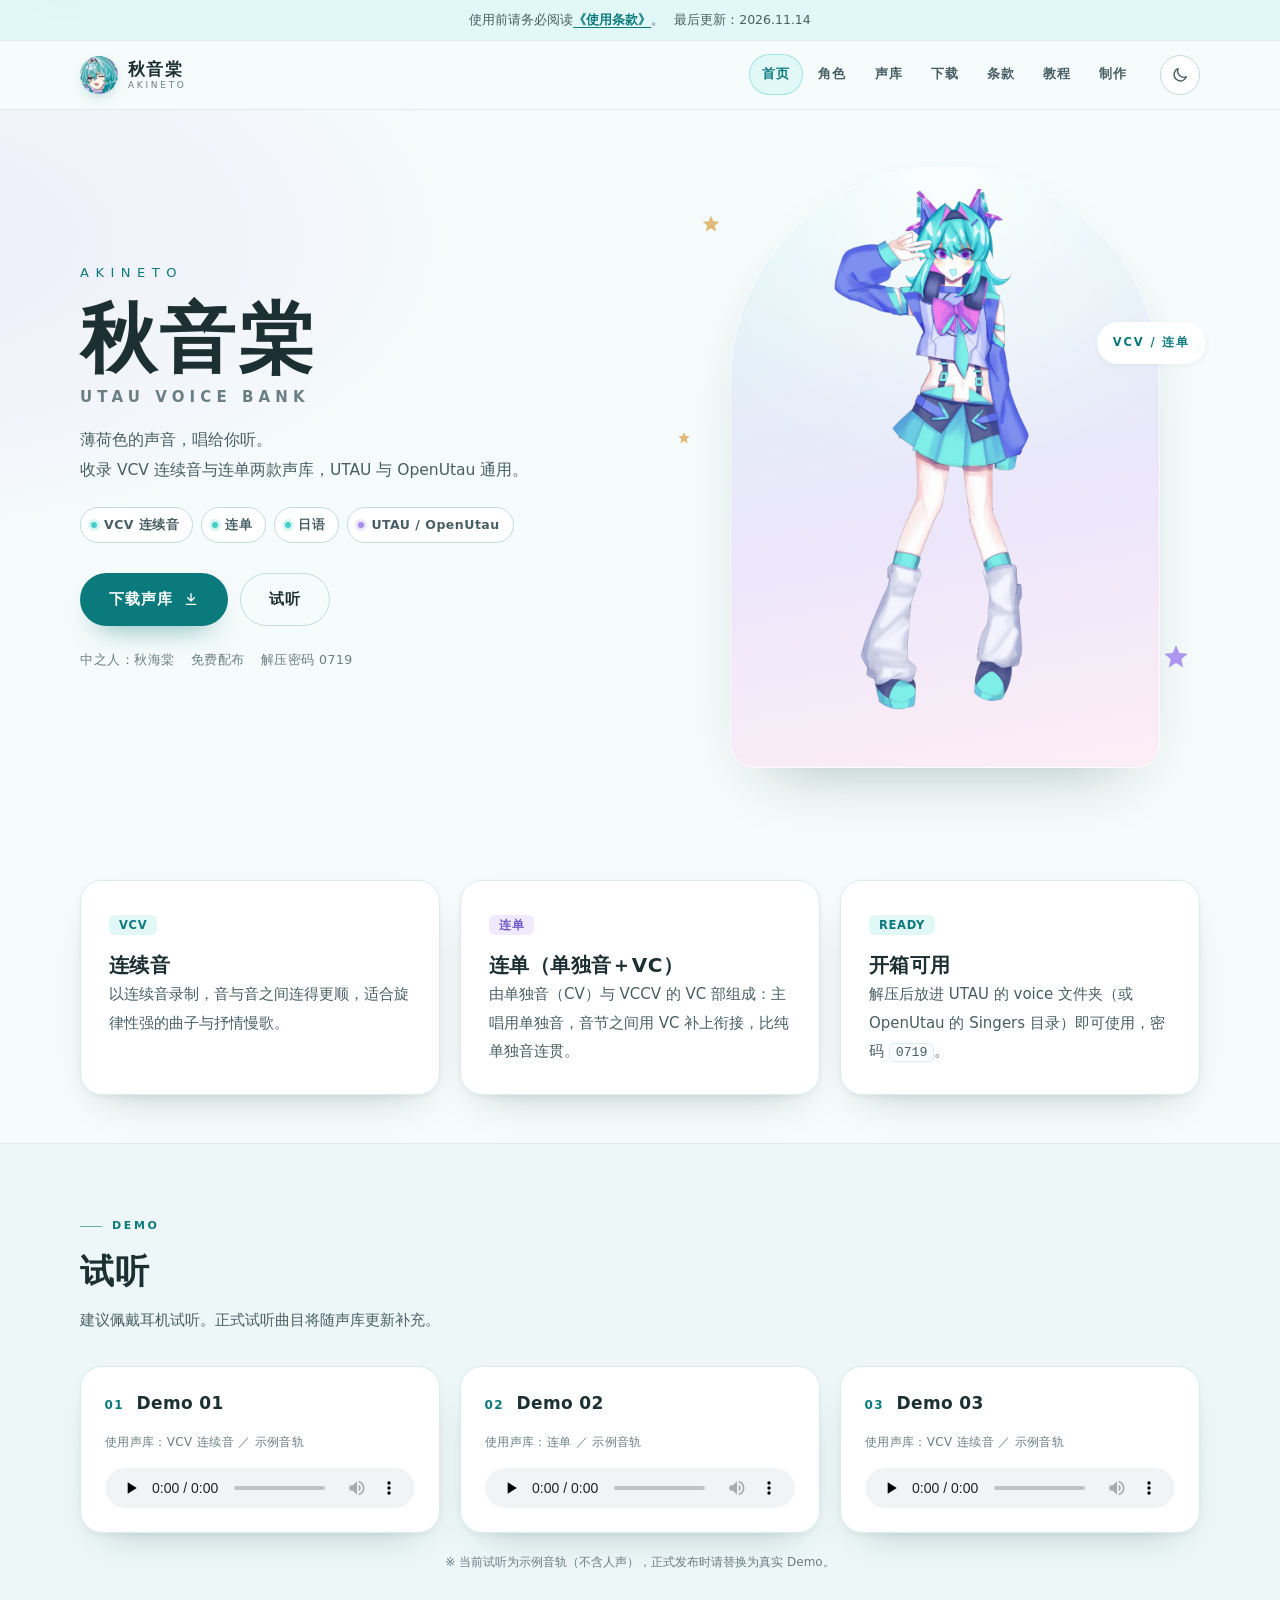
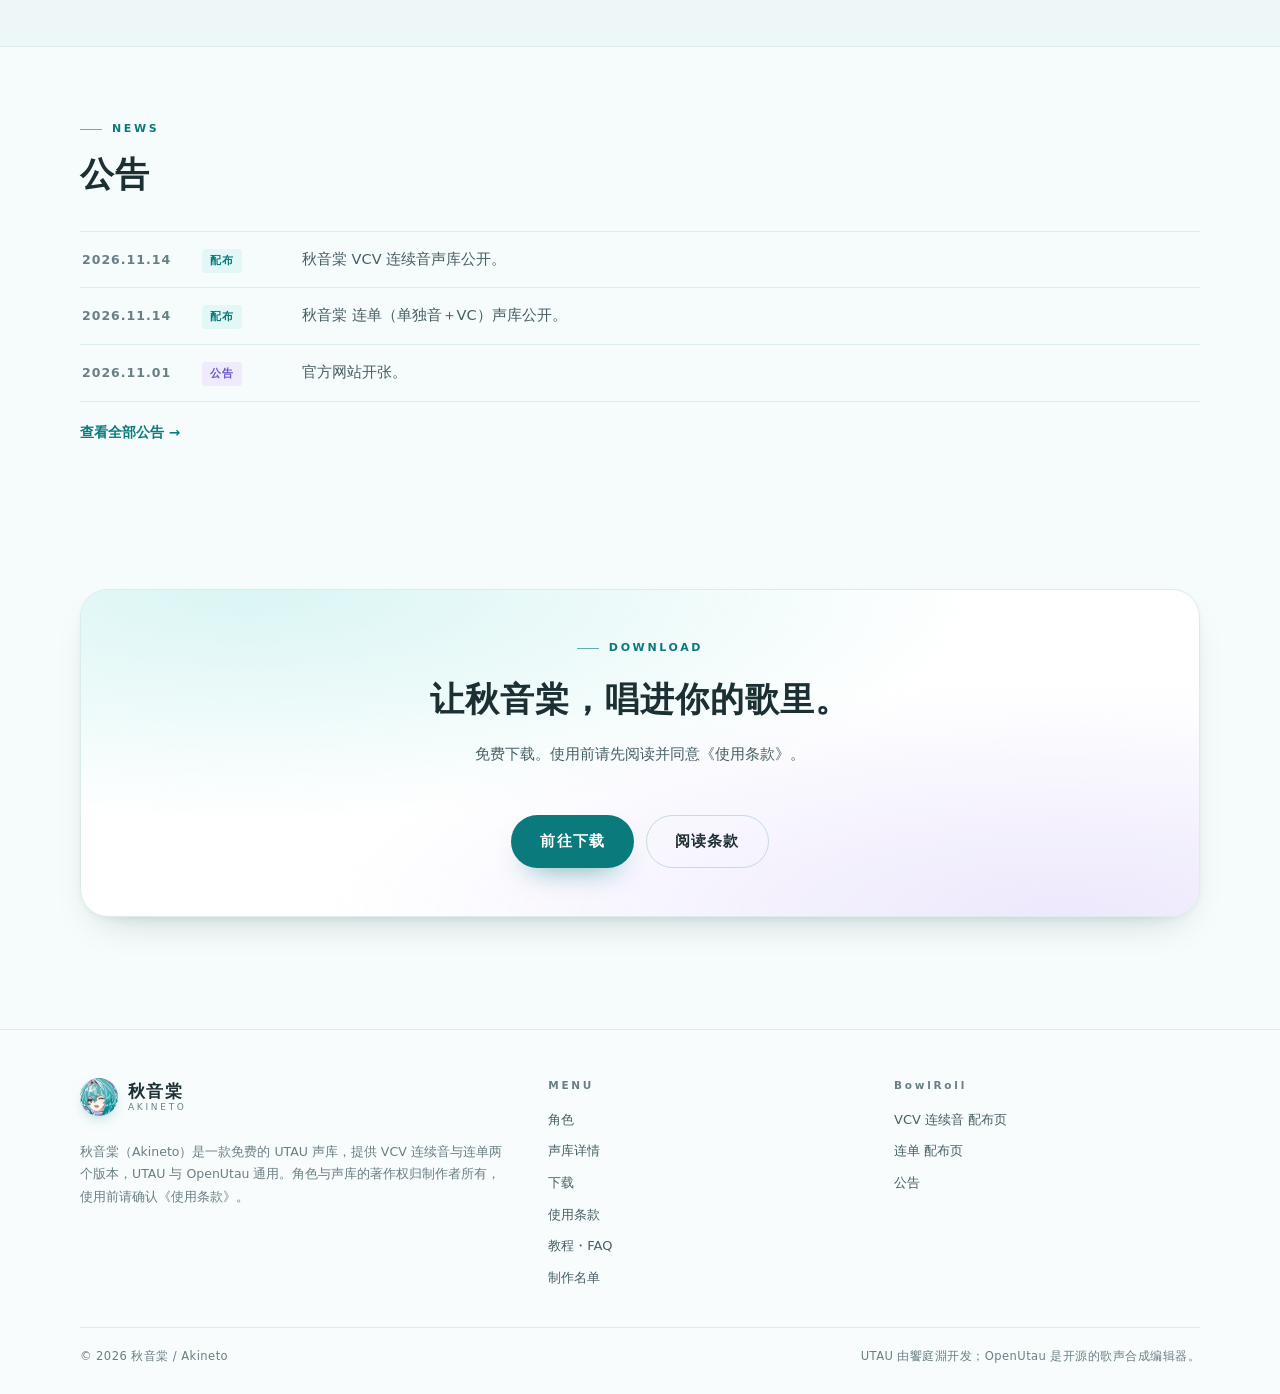
==== commit cf62bed0: "update: 制作名单改为秋海棠，移除特别鸣谢与示例提示" ====
--- a/index.html
+++ b/index.html
@@ -252,7 +252,7 @@
   </div>
   <div class="wrap footer-bottom">
     <p>© <span data-year>2026</span> 秋音棠 / Akineto</p>
-    <p>本网站为示例站点。UTAU 由饗庭淵开发；OpenUtau 是开源的歌声合成编辑器。</p>
+    <p>UTAU 由饗庭淵开发；OpenUtau 是开源的歌声合成编辑器。</p>
   </div>
 </footer>
 
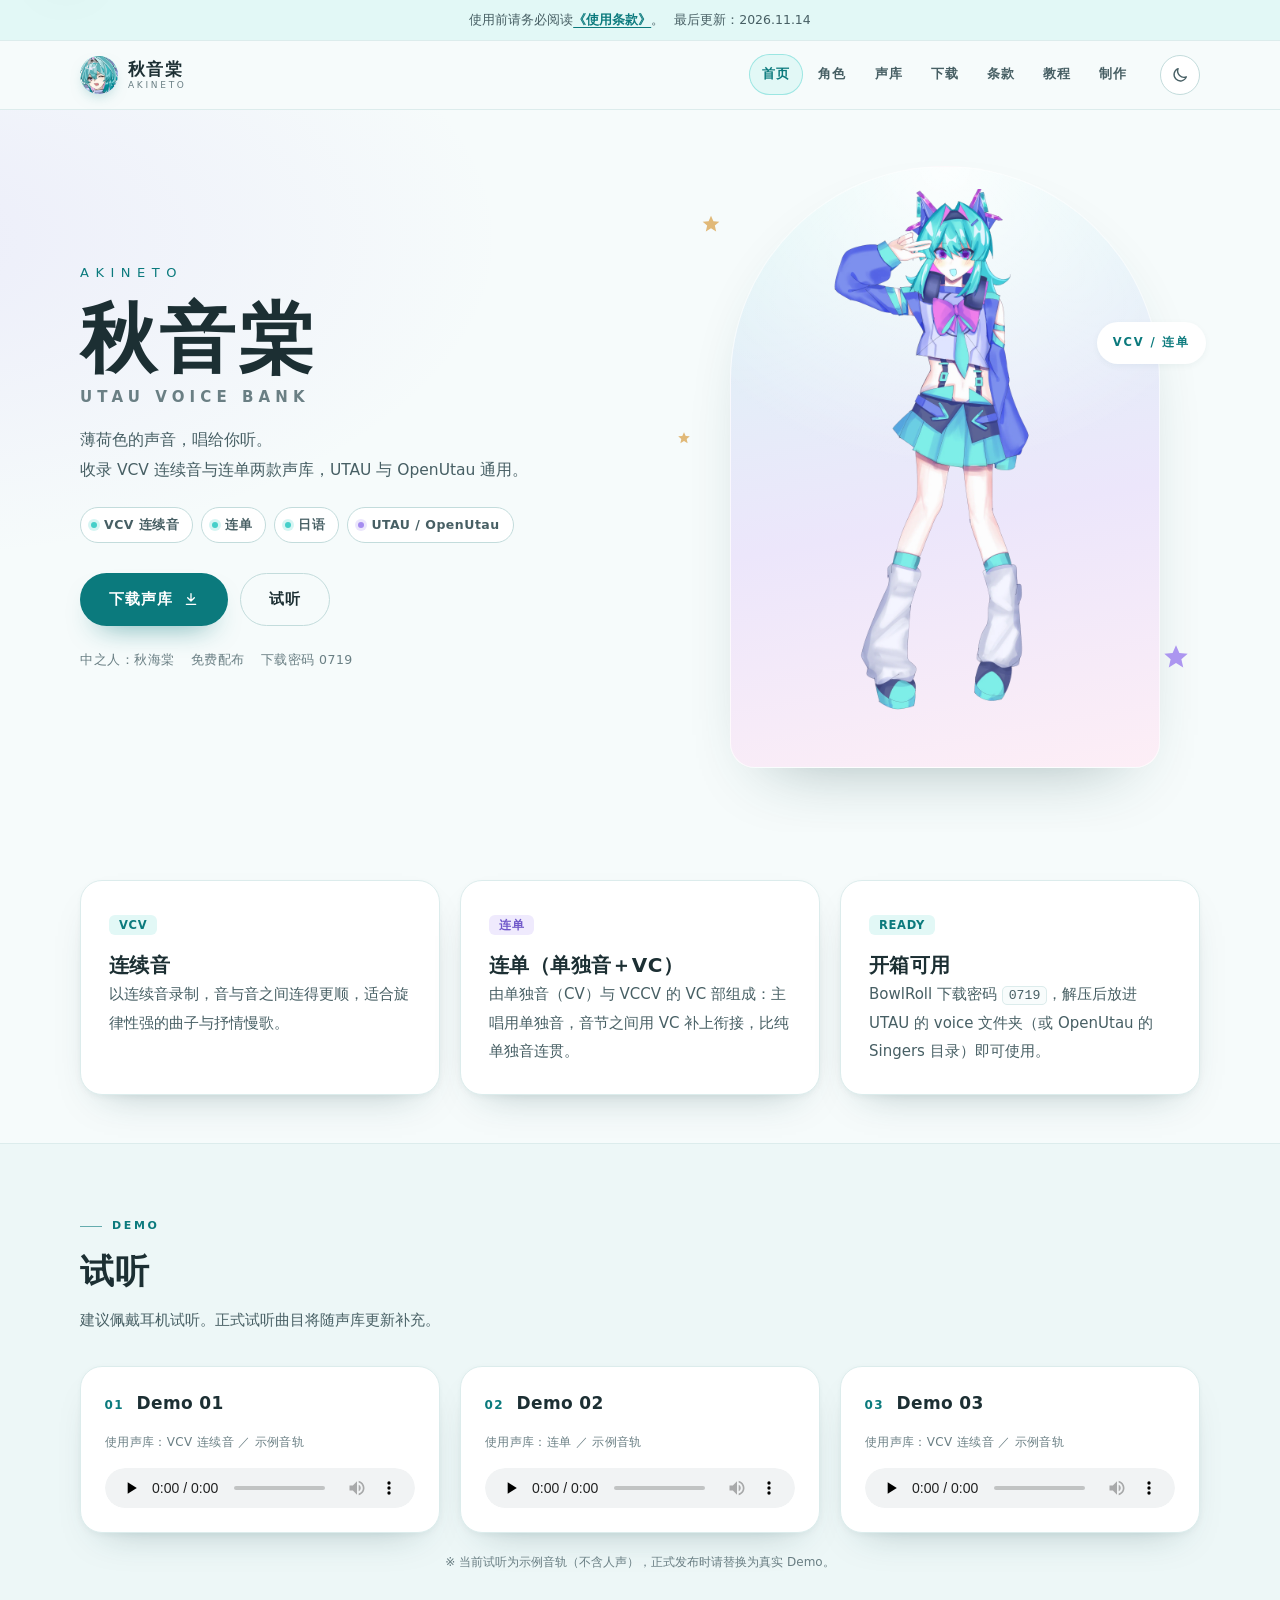
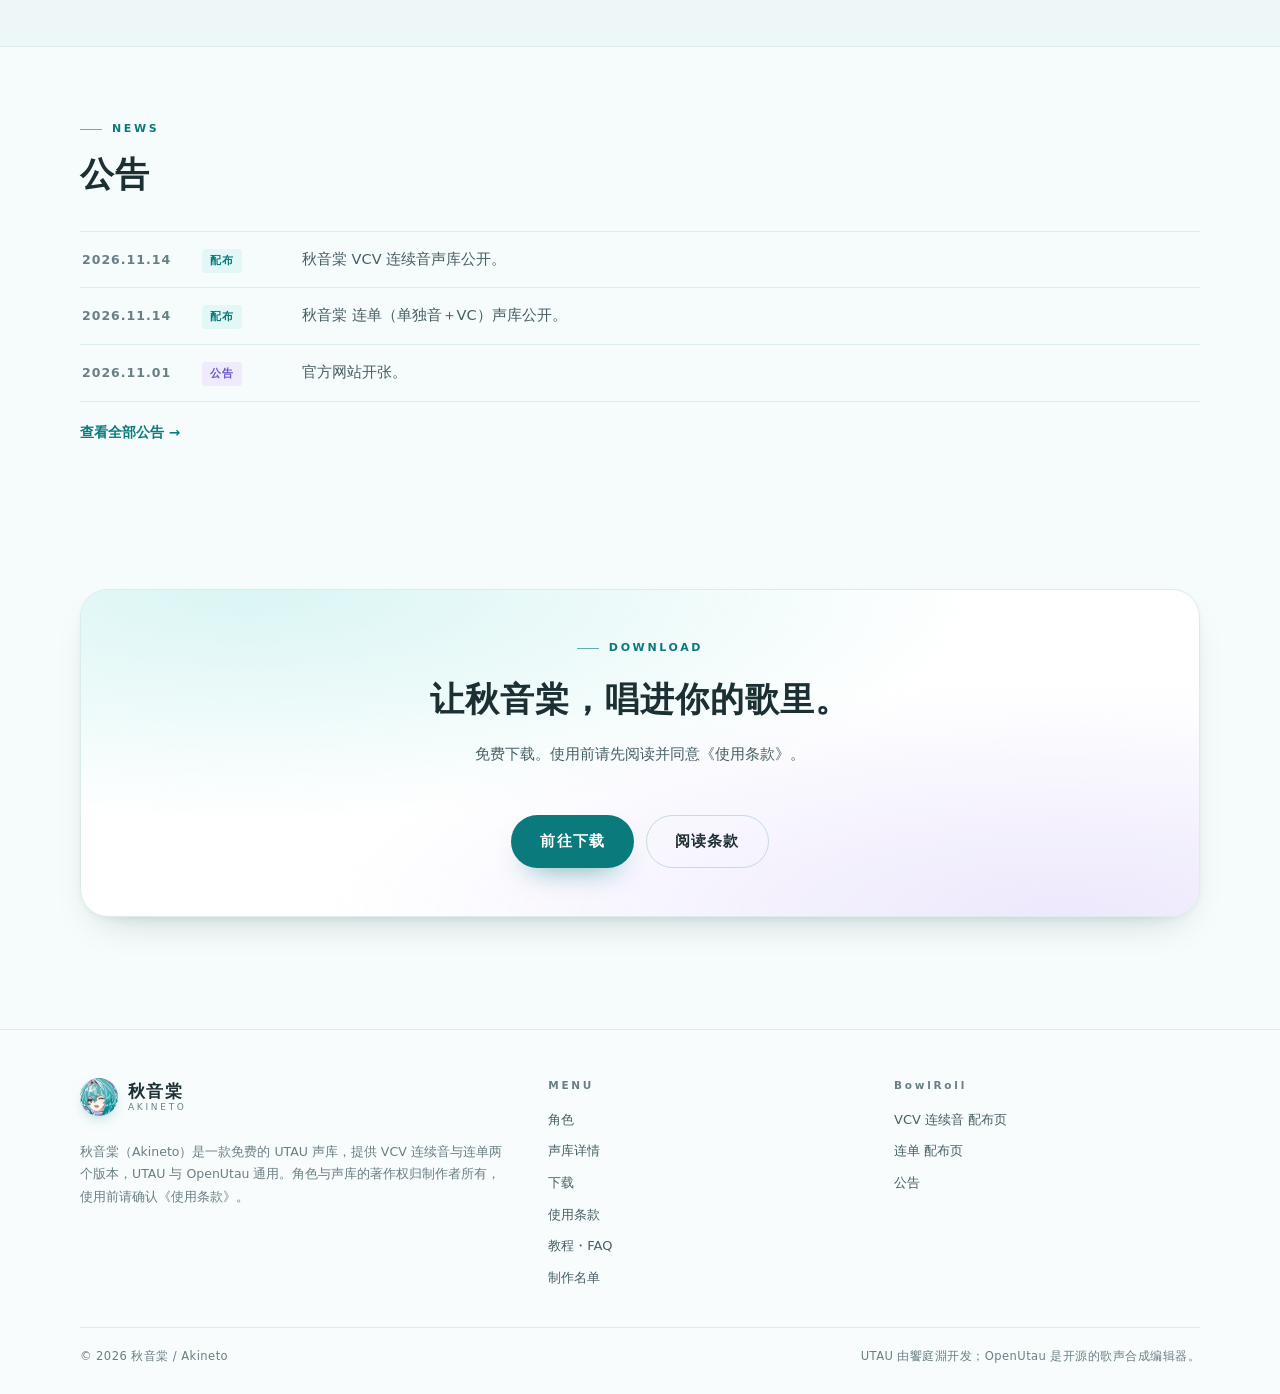
==== commit aeed0907: "Add files via upload" ====
--- a/index.html
+++ b/index.html
@@ -4,7 +4,7 @@
 <meta charset="utf-8">
 <meta name="viewport" content="width=device-width, initial-scale=1">
 <title>秋音棠 Akineto｜UTAU 声库配布站</title>
-<meta name="description" content="秋音棠（Akineto）的 UTAU 声库配布站。VCV 连续音与连单（单独音＋VC）两款声库免费配布，解压密码 0719。">
+<meta name="description" content="秋音棠（Akineto）的 UTAU 声库配布站。VCV 连续音与连单（单独音＋VC）两款声库免费配布，下载密码 0719。">
 <meta name="theme-color" content="#45cfc9">
 <meta property="og:type" content="website">
 <meta property="og:site_name" content="秋音棠 声库配布站">
@@ -86,7 +86,7 @@
         <p class="hero__meta">
           <span>中之人：秋海棠</span>
           <span>免费配布</span>
-          <span>解压密码 0719</span>
+          <span>下载密码 0719</span>
         </p>
       </div>
 
@@ -118,7 +118,7 @@
       <article class="card card--pad reveal">
         <span class="tag">READY</span>
         <h2 class="feature-title">开箱可用</h2>
-        <p class="section-lead">解压后放进 UTAU 的 voice 文件夹（或 OpenUtau 的 Singers 目录）即可使用，密码 <code>0719</code>。</p>
+        <p class="section-lead">BowlRoll 下载密码 <code>0719</code>，解压后放进 UTAU 的 voice 文件夹（或 OpenUtau 的 Singers 目录）即可使用。</p>
       </article>
     </div>
   </section>
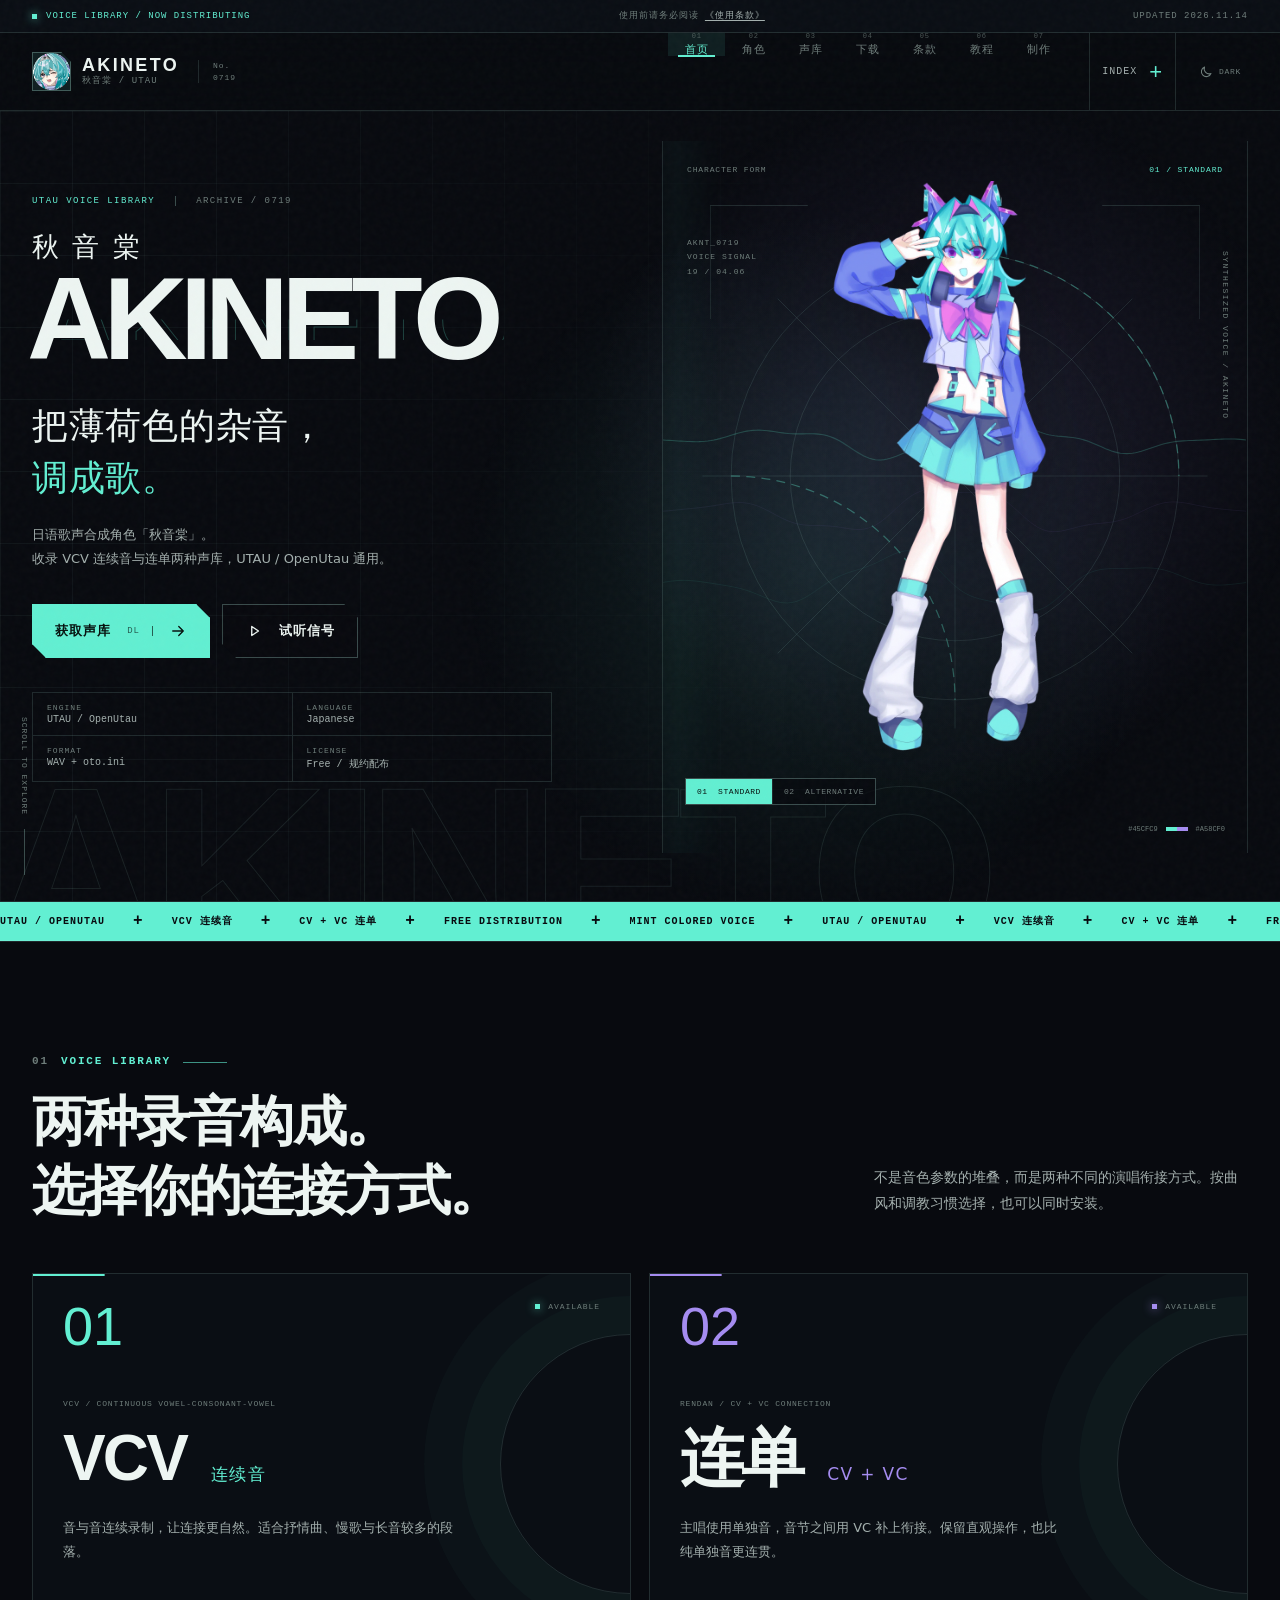
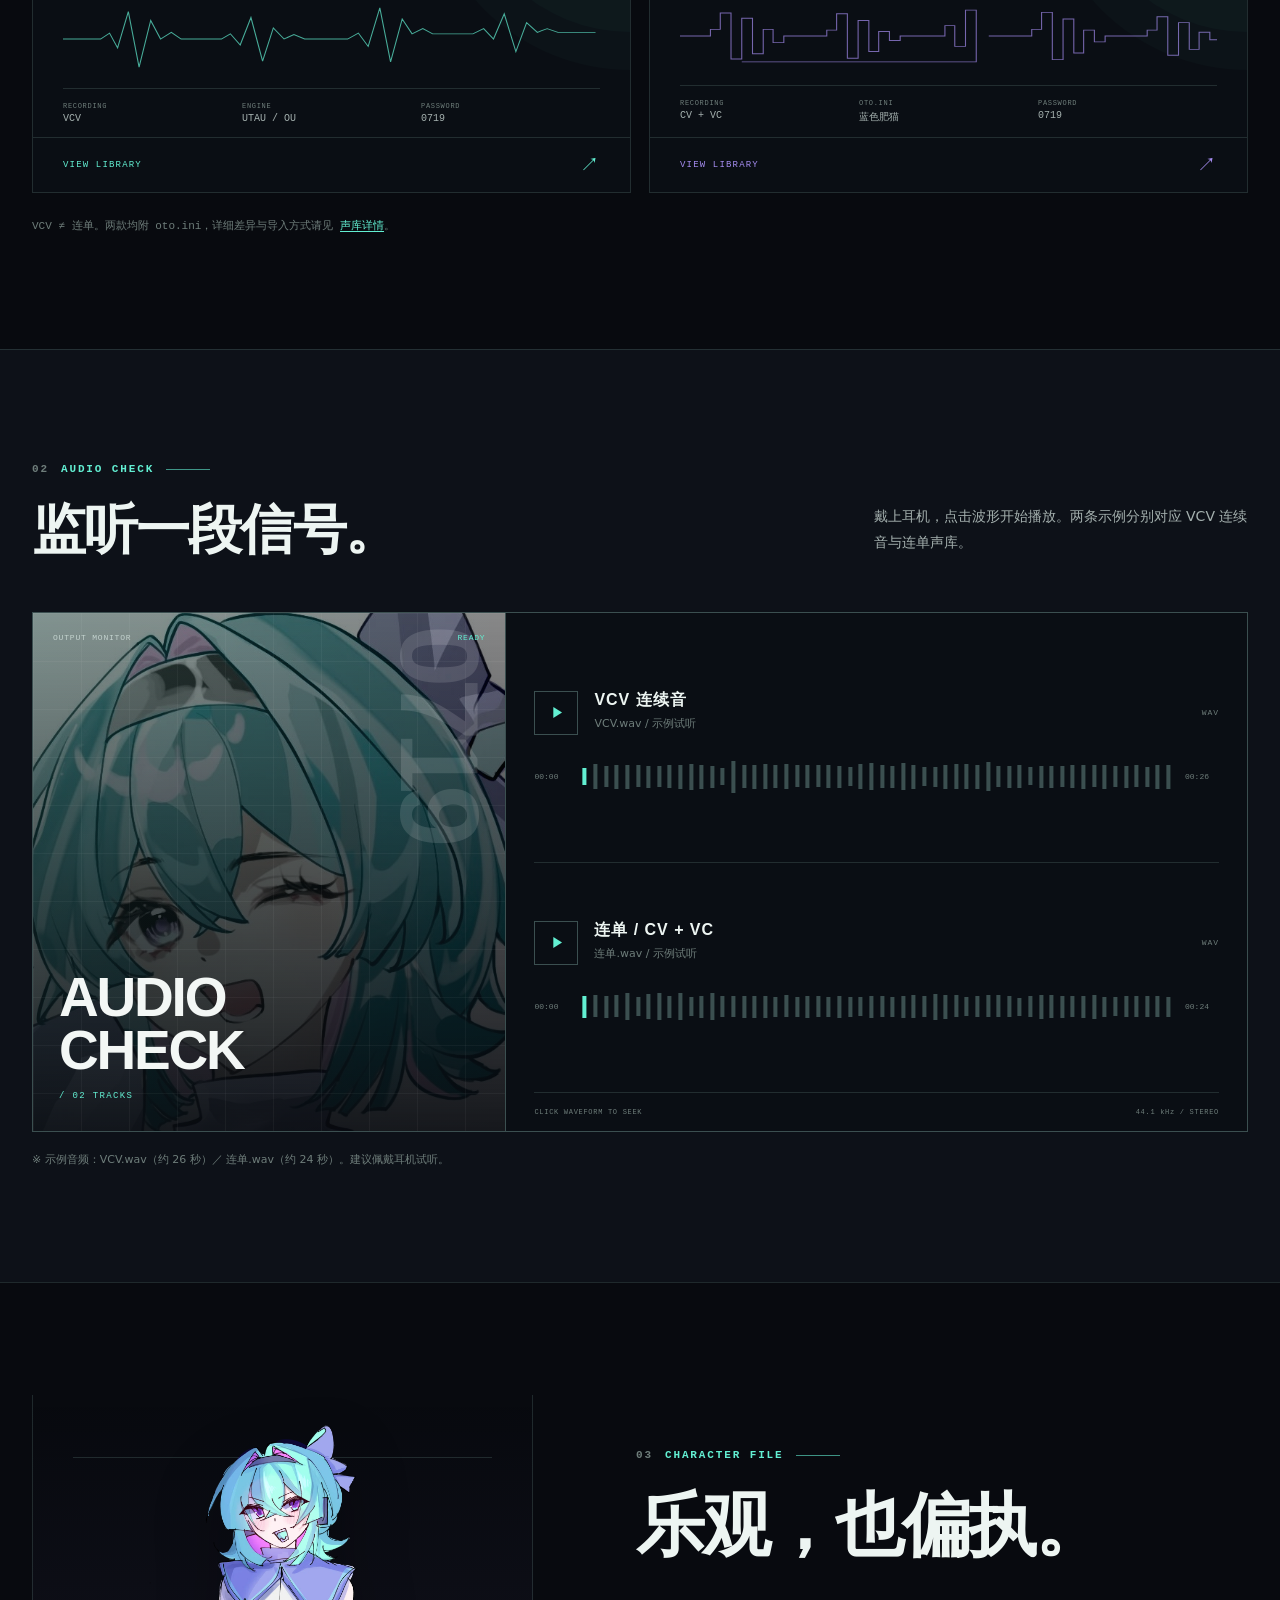
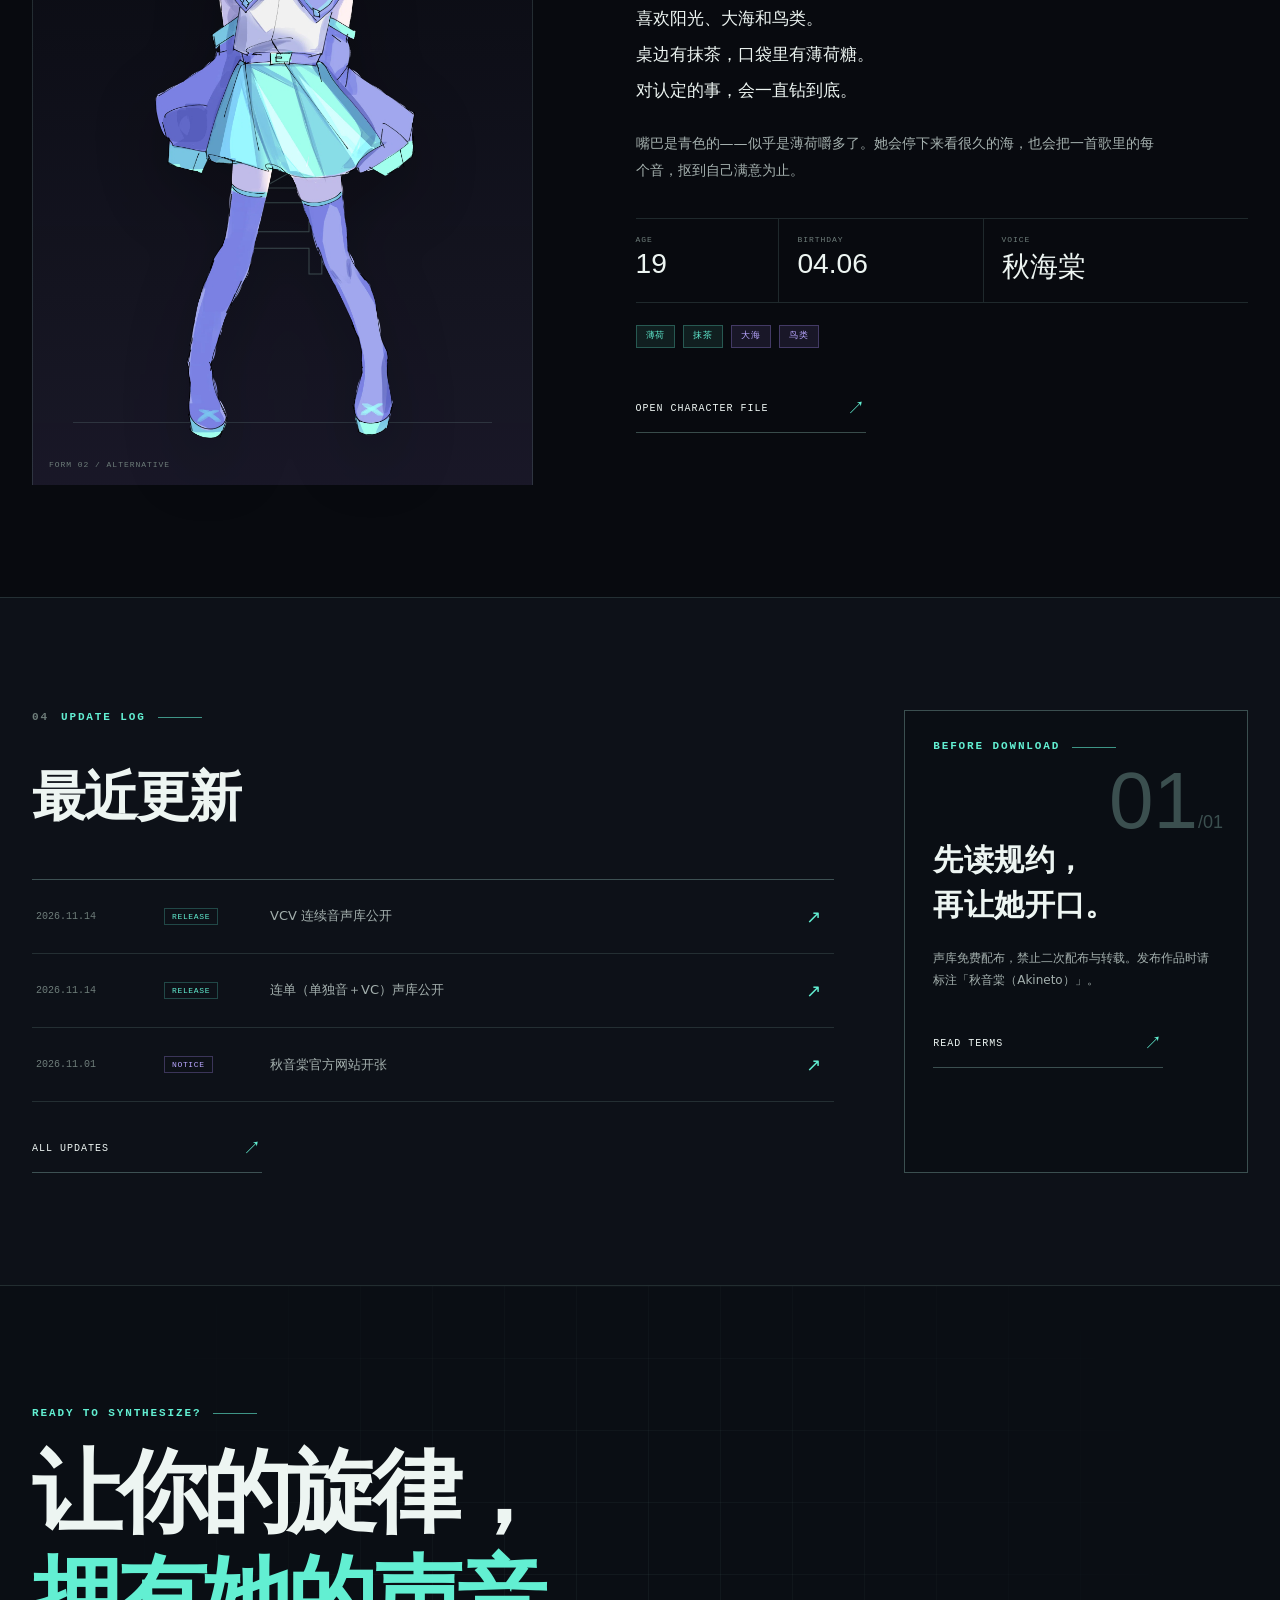
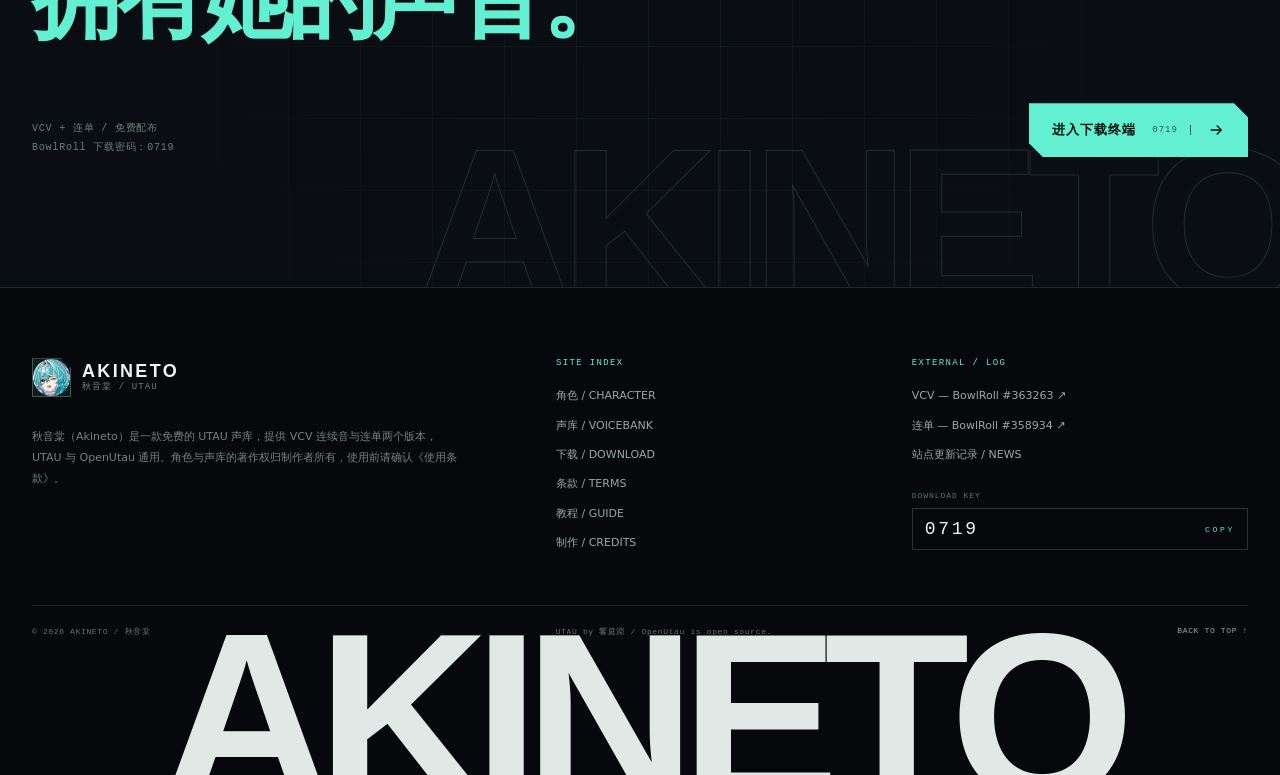
==== commit 00892380: "Update web" ====
--- a/index.html
+++ b/index.html
@@ -1,16 +1,16 @@
 <!DOCTYPE html>
-<html lang="zh-CN" class="no-js">
+<html lang="zh-CN" class="no-js" data-theme="dark">
 <head>
 <meta charset="utf-8">
 <meta name="viewport" content="width=device-width, initial-scale=1">
 <title>秋音棠 Akineto｜UTAU 声库配布站</title>
 <meta name="description" content="秋音棠（Akineto）的 UTAU 声库配布站。VCV 连续音与连单（单独音＋VC）两款声库免费配布，下载密码 0719。">
-<meta name="theme-color" content="#45cfc9">
+<meta name="theme-color" content="#080a0f">
 <meta property="og:type" content="website">
 <meta property="og:site_name" content="秋音棠 声库配布站">
 <meta property="og:locale" content="zh_CN">
 <meta property="og:title" content="秋音棠 Akineto｜UTAU 声库配布站">
-<meta property="og:description" content="薄荷色的声音。VCV 连续音与连单两款声库，免费配布。">
+<meta property="og:description" content="把薄荷色的杂音，调成歌。VCV 连续音与连单两款声库，免费配布。">
 <meta property="og:image" content="assets/art/akineto-icon.jpg">
 <meta name="twitter:card" content="summary">
 <link rel="icon" href="favicon.ico" sizes="any">
@@ -23,23 +23,23 @@
 
 <div class="notice-bar">
   <div class="wrap">
-    <span>使用前请务必阅读<a href="terms.html">《使用条款》</a>。</span>
-    <span>最后更新：2026.11.14</span>
+    <span class="notice-bar__signal"><i aria-hidden="true"></i> VOICE LIBRARY / NOW DISTRIBUTING</span>
+    <span class="notice-bar__terms">使用前请务必阅读 <a href="terms.html">《使用条款》</a></span>
+    <span class="notice-bar__update">UPDATED 2026.11.14</span>
   </div>
 </div>
 
 <header class="site-header">
   <div class="wrap header-inner">
     <a class="brand" href="index.html" aria-label="秋音棠 声库配布站 首页">
-      <span class="brand__mark" aria-hidden="true">
-        <img src="assets/art/akineto-mark.png" alt="" width="128" height="128">
+      <span class="brand__mark" aria-hidden="true"><img src="assets/art/akineto-mark.png" alt="" width="128" height="128"></span>
+      <span class="brand__text">
+        <span class="brand__name">AKINETO</span>
+        <span class="brand__sub">秋音棠 / UTAU</span>
       </span>
-      <span class="brand__text">
-        <span class="brand__name">秋音棠</span>
-        <span class="brand__sub">AKINETO</span>
-      </span>
+      <span class="brand__code" aria-hidden="true">No.<br>0719</span>
     </a>
-    <button class="nav-toggle" type="button" aria-expanded="false" aria-controls="site-nav" aria-label="打开菜单">
+    <button class="nav-toggle" type="button" aria-expanded="false" aria-controls="site-menu" aria-label="打开全站导航">
       <span></span><span></span><span></span>
     </button>
     <nav class="nav" id="site-nav" aria-label="主菜单">
@@ -53,207 +53,259 @@
         <li><a class="nav__link" data-page="credits" href="credits.html">制作</a></li>
       </ul>
     </nav>
-    <button class="theme-toggle" type="button" aria-pressed="false" aria-label="切换至深色主题">
+    <button class="theme-toggle" type="button" aria-pressed="true" aria-label="切换至浅色主题">
       <svg class="icon-moon" viewBox="0 0 24 24" fill="none" stroke="currentColor" stroke-width="1.8" stroke-linecap="round" stroke-linejoin="round" aria-hidden="true"><path d="M20.5 14.5A8.5 8.5 0 0 1 9.5 3.5a8.5 8.5 0 1 0 11 11Z"/></svg>
       <svg class="icon-sun" viewBox="0 0 24 24" fill="none" stroke="currentColor" stroke-width="1.8" stroke-linecap="round" aria-hidden="true"><circle cx="12" cy="12" r="4"/><path d="M12 2v2M12 20v2M4.9 4.9l1.4 1.4M17.7 17.7l1.4 1.4M2 12h2M20 12h2M4.9 19.1l1.4-1.4M17.7 6.3l1.4-1.4"/></svg>
+      <span class="theme-toggle__label">DARK</span>
     </button>
   </div>
 </header>
 
 <main id="main">
-
-  <!-- ================= HERO ================= -->
-  <section class="hero">
+  <section class="hero" aria-labelledby="hero-title">
+    <div class="hero__grid" aria-hidden="true"></div>
+    <div class="hero__watermark" aria-hidden="true">AKINETO</div>
     <div class="wrap hero__inner">
       <div class="hero__text">
-        <p class="hero__kana">AKINETO</p>
-        <h1 class="hero__title">秋音棠<span class="hero__en">UTAU VOICE BANK</span></h1>
-        <p class="hero__lead">薄荷色的声音，唱给你听。<br>
-          收录 VCV 连续音与连单两款声库，UTAU 与 OpenUtau 通用。</p>
-        <ul class="hero__chips">
-          <li class="chip">VCV 连续音</li>
-          <li class="chip">连单</li>
-          <li class="chip">日语</li>
-          <li class="chip chip--accent">UTAU / OpenUtau</li>
-        </ul>
+        <div class="hero__kicker"><span>UTAU VOICE LIBRARY</span><span>ARCHIVE / 0719</span></div>
+        <h1 class="hero__title" id="hero-title">
+          <span class="hero__title-cn">秋音棠</span>
+          <span class="hero__title-en" data-text="AKINETO">AKINETO</span>
+        </h1>
+        <p class="hero__catch">把薄荷色的杂音，<br><em>调成歌。</em></p>
+        <p class="hero__lead">日语歌声合成角色「秋音棠」。<br>收录 VCV 连续音与连单两种声库，UTAU / OpenUtau 通用。</p>
         <div class="hero__actions">
           <a class="btn" href="download.html">
-            下载声库
-            <svg viewBox="0 0 24 24" fill="none" stroke="currentColor" stroke-width="2" stroke-linecap="round" stroke-linejoin="round" aria-hidden="true"><path d="M12 4v11M7 10l5 5 5-5M5 20h14"/></svg>
+            <span>获取声库</span><span class="btn__code">DL</span>
+            <svg viewBox="0 0 24 24" fill="none" stroke="currentColor" stroke-width="1.8" stroke-linecap="round" stroke-linejoin="round" aria-hidden="true"><path d="M5 12h14M13 6l6 6-6 6"/></svg>
           </a>
-          <a class="btn btn--ghost" href="#demo">试听</a>
-        </div>
-        <p class="hero__meta">
-          <span>中之人：秋海棠</span>
-          <span>免费配布</span>
-          <span>下载密码 0719</span>
-        </p>
-      </div>
-
-      <div class="hero__art">
-        <div class="art-frame">
-          <img src="assets/art/akineto-stand.webp" alt="秋音棠的全身立绘" width="1448" height="2896" fetchpriority="high">
-        </div>
-        <span class="art-badge">VCV / 连单</span>
-        <svg class="hero__spark hero__spark--1" viewBox="0 0 24 24" fill="currentColor" aria-hidden="true"><path d="M12 2l2.9 6.6 7.1.6-5.4 4.7 1.6 7-6.2-3.7-6.2 3.7 1.6-7L2 9.2l7.1-.6z"/></svg>
-        <svg class="hero__spark hero__spark--2" viewBox="0 0 24 24" fill="currentColor" aria-hidden="true"><path d="M12 2l2.9 6.6 7.1.6-5.4 4.7 1.6 7-6.2-3.7-6.2 3.7 1.6-7L2 9.2l7.1-.6z"/></svg>
-        <svg class="hero__spark hero__spark--3" viewBox="0 0 24 24" fill="currentColor" aria-hidden="true"><path d="M12 2l2.9 6.6 7.1.6-5.4 4.7 1.6 7-6.2-3.7-6.2 3.7 1.6-7L2 9.2l7.1-.6z"/></svg>
-      </div>
-    </div>
-  </section>
-
-  <!-- ================= FEATURES ================= -->
-  <section class="section section--tight">
-    <div class="wrap grid grid--3">
-      <article class="card card--pad reveal">
-        <span class="tag">VCV</span>
-        <h2 class="feature-title">连续音</h2>
-        <p class="section-lead">以连续音录制，音与音之间连得更顺，适合旋律性强的曲子与抒情慢歌。</p>
-      </article>
-      <article class="card card--pad reveal">
-        <span class="tag tag--pink">连单</span>
-        <h2 class="feature-title">连单（单独音＋VC）</h2>
-        <p class="section-lead">由单独音（CV）与 VCCV 的 VC 部组成：主唱用单独音，音节之间用 VC 补上衔接，比纯单独音连贯。</p>
-      </article>
-      <article class="card card--pad reveal">
-        <span class="tag">READY</span>
-        <h2 class="feature-title">开箱可用</h2>
-        <p class="section-lead">BowlRoll 下载密码 <code>0719</code>，解压后放进 UTAU 的 voice 文件夹（或 OpenUtau 的 Singers 目录）即可使用。</p>
-      </article>
-    </div>
-  </section>
-
-  <!-- ================= DEMO ================= -->
-  <section class="section section--tint" id="demo">
+          <a class="btn btn--ghost" href="#demo">
+            <svg viewBox="0 0 24 24" fill="none" stroke="currentColor" stroke-width="1.8" stroke-linejoin="round" aria-hidden="true"><path d="m9 6 9 6-9 6Z"/></svg>
+            <span>试听信号</span>
+          </a>
+        </div>
+        <dl class="hero__specs">
+          <div><dt>ENGINE</dt><dd>UTAU / OpenUtau</dd></div>
+          <div><dt>LANGUAGE</dt><dd>Japanese</dd></div>
+          <div><dt>FORMAT</dt><dd>WAV + oto.ini</dd></div>
+          <div><dt>LICENSE</dt><dd>Free / 规约配布</dd></div>
+        </dl>
+      </div>
+
+      <div class="hero__visual" data-art-visual>
+        <div class="hero__visual-head"><span>CHARACTER FORM</span><span data-art-label>01 / STANDARD</span></div>
+        <svg class="hero__orbit" viewBox="0 0 600 600" fill="none" aria-hidden="true">
+          <circle cx="300" cy="300" r="250"/><circle cx="300" cy="300" r="184"/>
+          <path d="M300 18v564M18 300h564M102 102l396 396M498 102 102 498"/>
+          <path class="hero__orbit-accent" d="M300 50a250 250 0 0 1 250 250M50 300a250 250 0 0 1 250 250"/>
+        </svg>
+        <canvas class="hero__signal" data-signal-canvas aria-hidden="true"></canvas>
+        <span class="hero__serial" aria-hidden="true">AKNT_0719<br>VOICE SIGNAL<br>19 / 04.06</span>
+        <div class="hero__portrait">
+          <img class="is-active" data-art="stand" src="assets/art/akineto-stand.webp" alt="秋音棠主视觉：薄荷青长发、蓝紫服装的全身立绘" width="1448" height="2896" fetchpriority="high">
+          <img data-art="alt" src="assets/art/akineto-alt.webp" alt="秋音棠第二形态：薄荷色连衣裙立绘" width="1682" height="2492">
+        </div>
+        <span class="hero__vertical" aria-hidden="true">SYNTHESIZED VOICE / AKINETO</span>
+        <div class="hero__form-switch" role="group" aria-label="切换角色立绘">
+          <button class="is-active" type="button" data-art-switch="stand" aria-pressed="true"><span>01</span> STANDARD</button>
+          <button type="button" data-art-switch="alt" aria-pressed="false"><span>02</span> ALTERNATIVE</button>
+        </div>
+        <div class="hero__colors" aria-hidden="true"><span>#45CFC9</span><i></i><span>#A58CF0</span></div>
+      </div>
+    </div>
+    <a class="hero__scroll" href="#voicebanks"><span>SCROLL TO EXPLORE</span><i aria-hidden="true"></i></a>
+  </section>
+
+  <div class="signal-strip" aria-label="UTAU、OpenUtau、VCV、连单声库配布中">
+    <div class="signal-strip__track" aria-hidden="true">
+      <span>UTAU / OPENUTAU</span><i>+</i><span>VCV 连续音</span><i>+</i><span>CV + VC 连单</span><i>+</i><span>FREE DISTRIBUTION</span><i>+</i><span>MINT COLORED VOICE</span><i>+</i>
+      <span>UTAU / OPENUTAU</span><i>+</i><span>VCV 连续音</span><i>+</i><span>CV + VC 连单</span><i>+</i><span>FREE DISTRIBUTION</span><i>+</i><span>MINT COLORED VOICE</span><i>+</i>
+    </div>
+  </div>
+
+  <section class="section bank-section" id="voicebanks">
     <div class="wrap">
-      <div class="section-head">
-        <p class="eyebrow">DEMO</p>
-        <h2 class="section-title">试听</h2>
-        <p class="section-lead">建议佩戴耳机试听。正式试听曲目将随声库更新补充。</p>
-      </div>
-
-      <div class="grid grid--3">
-        <article class="demo-card reveal">
-          <div class="demo-card__head">
-            <span class="demo-card__no">01</span>
-            <h3 class="demo-card__title">Demo 01</h3>
+      <div class="section-head section-head--split reveal">
+        <div>
+          <p class="eyebrow"><span>01</span> VOICE LIBRARY</p>
+          <h2 class="section-title">两种录音构成。<br>选择你的连接方式。</h2>
+        </div>
+        <p class="section-lead">不是音色参数的堆叠，而是两种不同的演唱衔接方式。按曲风和调教习惯选择，也可以同时安装。</p>
+      </div>
+
+      <div class="bank-grid">
+        <a class="bank-panel reveal" href="voicebank.html" aria-label="查看 VCV 连续音声库详情">
+          <div class="bank-panel__top"><span class="bank-panel__number">01</span><span class="status-label"><i></i> AVAILABLE</span></div>
+          <div class="bank-panel__body">
+            <p class="bank-panel__type">VCV / CONTINUOUS VOWEL-CONSONANT-VOWEL</p>
+            <h3>VCV <small>连续音</small></h3>
+            <p>音与音连续录制，让连接更自然。适合抒情曲、慢歌与长音较多的段落。</p>
           </div>
-          <p class="demo-card__meta">使用声库：VCV 连续音 ／ 示例音轨</p>
-          <audio controls preload="none" src="assets/audio/demo-01.wav">
-            你的浏览器不支持音频播放。<a href="assets/audio/demo-01.wav">下载音频文件</a>
-          </audio>
-        </article>
-
-        <article class="demo-card reveal">
-          <div class="demo-card__head">
-            <span class="demo-card__no">02</span>
-            <h3 class="demo-card__title">Demo 02</h3>
+          <svg class="bank-panel__wave" viewBox="0 0 600 100" preserveAspectRatio="none" aria-hidden="true"><path d="M0 50h42l10-8 9 20 12-49 12 75 13-63 11 25 12-9 11 9h45l10-7 11 15 12-37 13 59 12-45 12 15 11-6 12 6h48l12-8 11 18 13-52 12 73 13-58 11 20 12-7 11 7h45l12-7 11 14 12-34 13 51 12-39 12 13 11-5 12 5h42"/></svg>
+          <dl class="bank-panel__specs"><div><dt>RECORDING</dt><dd>VCV</dd></div><div><dt>ENGINE</dt><dd>UTAU / OU</dd></div><div><dt>PASSWORD</dt><dd>0719</dd></div></dl>
+          <span class="bank-panel__link">VIEW LIBRARY <b>↗</b></span>
+        </a>
+
+        <a class="bank-panel bank-panel--violet reveal" href="voicebank.html" aria-label="查看连单声库详情">
+          <div class="bank-panel__top"><span class="bank-panel__number">02</span><span class="status-label"><i></i> AVAILABLE</span></div>
+          <div class="bank-panel__body">
+            <p class="bank-panel__type">RENDAN / CV + VC CONNECTION</p>
+            <h3>连单 <small>CV + VC</small></h3>
+            <p>主唱使用单独音，音节之间用 VC 补上衔接。保留直观操作，也比纯单独音更连贯。</p>
           </div>
-          <p class="demo-card__meta">使用声库：连单 ／ 示例音轨</p>
-          <audio controls preload="none" src="assets/audio/demo-02.wav">
-            你的浏览器不支持音频播放。<a href="assets/audio/demo-02.wav">下载音频文件</a>
-          </audio>
-        </article>
-
-        <article class="demo-card reveal">
-          <div class="demo-card__head">
-            <span class="demo-card__no">03</span>
-            <h3 class="demo-card__title">Demo 03</h3>
-          </div>
-          <p class="demo-card__meta">使用声库：VCV 连续音 ／ 示例音轨</p>
-          <audio controls preload="none" src="assets/audio/demo-03.wav">
-            你的浏览器不支持音频播放。<a href="assets/audio/demo-03.wav">下载音频文件</a>
-          </audio>
-        </article>
-      </div>
-
-      <p class="demo-note">※ 当前试听为示例音轨（不含人声），正式发布时请替换为真实 Demo。</p>
-    </div>
-  </section>
-
-  <!-- ================= NEWS ================= -->
-  <section class="section">
+          <svg class="bank-panel__wave" viewBox="0 0 600 100" preserveAspectRatio="none" aria-hidden="true"><path d="M0 50h34v-9h11V19h12v62H69V26h12v48h12V41h11v18h12V50h48v-8h11V20h12v60h12V29h12v42h11V44h12v12h12V50h50V36h11v28h12V15h12v70H69v0h0M345 50h48v-9h11V18h12v64h12V27h12v46h11V42h12v16h12V50h47v-8h11V24h12v52h12V32h12v36h11V45h12v10h12V50h36"/></svg>
+          <dl class="bank-panel__specs"><div><dt>RECORDING</dt><dd>CV + VC</dd></div><div><dt>OTO.INI</dt><dd>蓝色肥猫</dd></div><div><dt>PASSWORD</dt><dd>0719</dd></div></dl>
+          <span class="bank-panel__link">VIEW LIBRARY <b>↗</b></span>
+        </a>
+      </div>
+      <p class="section-footnote">VCV ≠ 连单。两款均附 oto.ini，详细差异与导入方式请见 <a href="voicebank.html">声库详情</a>。</p>
+    </div>
+  </section>
+
+  <section class="section section--tint demo-section" id="demo">
     <div class="wrap">
-      <div class="section-head">
-        <p class="eyebrow">NEWS</p>
-        <h2 class="section-title">公告</h2>
-      </div>
-      <ul class="news">
-        <li class="news__item">
-          <time class="news__date" datetime="2026-11-14">2026.11.14</time>
-          <span class="news__tag">配布</span>
-          <p>秋音棠 VCV 连续音声库公开。</p>
-        </li>
-        <li class="news__item">
-          <time class="news__date" datetime="2026-11-14">2026.11.14</time>
-          <span class="news__tag">配布</span>
-          <p>秋音棠 连单（单独音＋VC）声库公开。</p>
-        </li>
-        <li class="news__item">
-          <time class="news__date" datetime="2026-11-01">2026.11.01</time>
-          <span class="news__tag news__tag--pink">公告</span>
-          <p>官方网站开张。</p>
-        </li>
-      </ul>
-      <p class="link-more"><a href="news.html">查看全部公告 →</a></p>
-    </div>
-  </section>
-
-  <!-- ================= CTA ================= -->
-  <section class="section">
-    <div class="wrap">
-      <div class="cta reveal">
-        <p class="eyebrow">DOWNLOAD</p>
-        <h2 class="section-title">让秋音棠，唱进你的歌里。</h2>
-        <p class="section-lead">免费下载。使用前请先阅读并同意《使用条款》。</p>
-        <div class="hero__actions">
-          <a class="btn" href="download.html">前往下载</a>
-          <a class="btn btn--ghost" href="terms.html">阅读条款</a>
-        </div>
-      </div>
-    </div>
-  </section>
-
+      <div class="section-head section-head--split reveal">
+        <div>
+          <p class="eyebrow"><span>02</span> AUDIO CHECK</p>
+          <h2 class="section-title">监听一段信号。</h2>
+        </div>
+        <p class="section-lead">戴上耳机，点击波形开始播放。两条示例分别对应 VCV 连续音与连单声库。</p>
+      </div>
+
+      <div class="demo-console reveal">
+        <div class="demo-console__cover">
+          <img src="assets/art/akineto-icon.jpg" alt="秋音棠头像" width="714" height="714" loading="lazy">
+          <div class="demo-console__cover-grid" aria-hidden="true"></div>
+          <span class="demo-console__cover-no" aria-hidden="true">0719</span>
+          <div class="demo-console__readout"><span>OUTPUT MONITOR</span><span data-player-status>READY</span></div>
+          <p class="demo-console__cover-title">AUDIO<br>CHECK<span> / 02 TRACKS</span></p>
+        </div>
+
+        <div class="demo-console__tracks">
+          <article class="track" data-track>
+            <audio controls preload="none" src="assets/audio/demo-01.wav">你的浏览器不支持音频播放。<a href="assets/audio/demo-01.wav">下载音频</a></audio>
+            <div class="track__top">
+              <button class="track__play" type="button" aria-label="播放 VCV 连续音示例" aria-pressed="false">
+                <svg class="track__icon-play" viewBox="0 0 24 24" fill="currentColor" aria-hidden="true"><path d="m8 5 11 7-11 7Z"/></svg>
+                <svg class="track__icon-pause" viewBox="0 0 24 24" fill="currentColor" aria-hidden="true"><path d="M7 5h4v14H7zM14 5h4v14h-4z"/></svg>
+              </button>
+              <div class="track__heading"><h3>VCV 连续音</h3><p>VCV.wav / 示例试听</p></div>
+              <span class="track__format">WAV</span>
+            </div>
+            <div class="track__timeline">
+              <span class="track__time" data-current>00:00</span>
+              <div class="track__wave" data-wave aria-hidden="true"></div>
+              <span class="track__time" data-duration>--:--</span>
+              <input class="track__seek" data-seek type="range" min="0" max="1000" value="0" step="1" aria-label="VCV 连续音示例播放进度">
+            </div>
+          </article>
+
+          <article class="track" data-track>
+            <audio controls preload="none" src="assets/audio/demo-02.wav">你的浏览器不支持音频播放。<a href="assets/audio/demo-02.wav">下载音频</a></audio>
+            <div class="track__top">
+              <button class="track__play" type="button" aria-label="播放连单示例" aria-pressed="false">
+                <svg class="track__icon-play" viewBox="0 0 24 24" fill="currentColor" aria-hidden="true"><path d="m8 5 11 7-11 7Z"/></svg>
+                <svg class="track__icon-pause" viewBox="0 0 24 24" fill="currentColor" aria-hidden="true"><path d="M7 5h4v14H7zM14 5h4v14h-4z"/></svg>
+              </button>
+              <div class="track__heading"><h3>连单 / CV + VC</h3><p>连单.wav / 示例试听</p></div>
+              <span class="track__format">WAV</span>
+            </div>
+            <div class="track__timeline">
+              <span class="track__time" data-current>00:00</span>
+              <div class="track__wave" data-wave aria-hidden="true"></div>
+              <span class="track__time" data-duration>--:--</span>
+              <input class="track__seek" data-seek type="range" min="0" max="1000" value="0" step="1" aria-label="连单示例播放进度">
+            </div>
+          </article>
+          <p class="demo-console__hint"><span>CLICK WAVEFORM TO SEEK</span><span>44.1 kHz / STEREO</span></p>
+        </div>
+      </div>
+      <p class="demo-note">※ 示例音频：VCV.wav（约 26 秒）／ 连单.wav（约 24 秒）。建议佩戴耳机试听。</p>
+    </div>
+  </section>
+
+  <section class="section home-character">
+    <div class="wrap home-character__grid">
+      <div class="home-character__visual reveal">
+        <span class="home-character__ghost" aria-hidden="true">MINT</span>
+        <img src="assets/art/akineto-alt.webp" alt="秋音棠薄荷色连衣裙立绘" width="1682" height="2492" loading="lazy">
+        <span class="home-character__caption">FORM 02 / ALTERNATIVE</span>
+      </div>
+      <div class="home-character__content reveal">
+        <p class="eyebrow"><span>03</span> CHARACTER FILE</p>
+        <h2 class="section-title">乐观，也偏执。</h2>
+        <p class="home-character__quote">喜欢阳光、大海和鸟类。<br>桌边有抹茶，口袋里有薄荷糖。<br>对认定的事，会一直钻到底。</p>
+        <p class="section-lead">嘴巴是青色的——似乎是薄荷嚼多了。她会停下来看很久的海，也会把一首歌里的每个音，抠到自己满意为止。</p>
+        <dl class="home-character__numbers">
+          <div><dt>AGE</dt><dd>19</dd></div>
+          <div><dt>BIRTHDAY</dt><dd>04.06</dd></div>
+          <div><dt>VOICE</dt><dd>秋海棠</dd></div>
+        </dl>
+        <div class="tags"><span class="tag">薄荷</span><span class="tag">抹茶</span><span class="tag tag--pink">大海</span><span class="tag tag--pink">鸟类</span></div>
+        <a class="text-link" href="character.html"><span>OPEN CHARACTER FILE</span><b>↗</b></a>
+      </div>
+    </div>
+  </section>
+
+  <section class="section section--tint home-news">
+    <div class="wrap home-news__grid">
+      <div>
+        <div class="section-head reveal">
+          <p class="eyebrow"><span>04</span> UPDATE LOG</p>
+          <h2 class="section-title">最近更新</h2>
+        </div>
+        <ul class="news">
+          <li><a class="news__item" href="news.html"><time class="news__date" datetime="2026-11-14">2026.11.14</time><span class="news__tag">RELEASE</span><p>VCV 连续音声库公开</p><span class="news__arrow">↗</span></a></li>
+          <li><a class="news__item" href="news.html"><time class="news__date" datetime="2026-11-14">2026.11.14</time><span class="news__tag">RELEASE</span><p>连单（单独音＋VC）声库公开</p><span class="news__arrow">↗</span></a></li>
+          <li><a class="news__item" href="news.html"><time class="news__date" datetime="2026-11-01">2026.11.01</time><span class="news__tag news__tag--pink">NOTICE</span><p>秋音棠官方网站开张</p><span class="news__arrow">↗</span></a></li>
+        </ul>
+        <p class="link-more"><a class="text-link" href="news.html"><span>ALL UPDATES</span><b>↗</b></a></p>
+      </div>
+      <div class="home-news__aside reveal">
+        <p class="eyebrow">BEFORE DOWNLOAD</p>
+        <p class="home-news__aside-no">01<span>/01</span></p>
+        <h3>先读规约，<br>再让她开口。</h3>
+        <p>声库免费配布，禁止二次配布与转载。发布作品时请标注「秋音棠（Akineto）」。</p>
+        <a class="text-link" href="terms.html"><span>READ TERMS</span><b>↗</b></a>
+      </div>
+    </div>
+  </section>
+
+  <section class="download-cta">
+    <div class="download-cta__grid" aria-hidden="true"></div>
+    <div class="wrap download-cta__inner reveal">
+      <p class="eyebrow">READY TO SYNTHESIZE?</p>
+      <h2>让你的旋律，<br><span>拥有她的声音。</span></h2>
+      <div class="download-cta__bottom">
+        <p>VCV + 连单 / 免费配布<br>BowlRoll 下载密码：0719</p>
+        <a class="btn" href="download.html"><span>进入下载终端</span><span class="btn__code">0719</span><svg viewBox="0 0 24 24" fill="none" stroke="currentColor" stroke-width="1.8" aria-hidden="true"><path d="M5 12h14M13 6l6 6-6 6"/></svg></a>
+      </div>
+    </div>
+    <span class="download-cta__watermark" aria-hidden="true">AKINETO</span>
+  </section>
 </main>
 
 <footer class="site-footer">
   <div class="wrap footer-grid">
     <div class="footer-brand">
       <a class="brand" href="index.html">
-        <span class="brand__mark" aria-hidden="true">
-          <img src="assets/art/akineto-mark.png" alt="" width="128" height="128">
-        </span>
-        <span class="brand__text">
-          <span class="brand__name">秋音棠</span>
-          <span class="brand__sub">AKINETO</span>
-        </span>
+        <span class="brand__mark" aria-hidden="true"><img src="assets/art/akineto-mark.png" alt="" width="128" height="128"></span>
+        <span class="brand__text"><span class="brand__name">AKINETO</span><span class="brand__sub">秋音棠 / UTAU</span></span>
       </a>
       <p>秋音棠（Akineto）是一款免费的 UTAU 声库，提供 VCV 连续音与连单两个版本，UTAU 与 OpenUtau 通用。角色与声库的著作权归制作者所有，使用前请确认《使用条款》。</p>
     </div>
     <nav aria-label="页脚菜单">
-      <h2 class="footer-title">MENU</h2>
-      <div class="footer-links">
-        <a href="character.html">角色</a>
-        <a href="voicebank.html">声库详情</a>
-        <a href="download.html">下载</a>
-        <a href="terms.html">使用条款</a>
-        <a href="guide.html">教程・FAQ</a>
-        <a href="credits.html">制作名单</a>
-      </div>
+      <h2 class="footer-title">SITE INDEX</h2>
+      <div class="footer-links"><a href="character.html">角色 / CHARACTER</a><a href="voicebank.html">声库 / VOICEBANK</a><a href="download.html">下载 / DOWNLOAD</a><a href="terms.html">条款 / TERMS</a><a href="guide.html">教程 / GUIDE</a><a href="credits.html">制作 / CREDITS</a></div>
     </nav>
     <div>
-      <h2 class="footer-title">BowlRoll</h2>
-      <div class="footer-links">
-        <a href="https://bowlroll.net/file/363263" target="_blank" rel="noopener noreferrer">VCV 连续音 配布页</a>
-        <a href="https://bowlroll.net/file/358934" target="_blank" rel="noopener noreferrer">连单 配布页</a>
-        <a href="news.html">公告</a>
-      </div>
+      <h2 class="footer-title">EXTERNAL / LOG</h2>
+      <div class="footer-links"><a href="https://bowlroll.net/file/363263" target="_blank" rel="noopener noreferrer">VCV — BowlRoll #363263 ↗</a><a href="https://bowlroll.net/file/358934" target="_blank" rel="noopener noreferrer">连单 — BowlRoll #358934 ↗</a><a href="news.html">站点更新记录 / NEWS</a></div>
+      <p class="footer-password">DOWNLOAD KEY <button type="button" data-copy="0719" class="footer-password__copy" aria-label="复制下载密码 0719">0719 <span>COPY</span></button></p>
     </div>
   </div>
-  <div class="wrap footer-bottom">
-    <p>© <span data-year>2026</span> 秋音棠 / Akineto</p>
-    <p>UTAU 由饗庭淵开发；OpenUtau 是开源的歌声合成编辑器。</p>
-  </div>
+  <div class="wrap footer-bottom"><p>© <span data-year>2026</span> AKINETO / 秋音棠</p><p>UTAU by 饗庭淵 / OpenUtau is open source.</p><a href="#main">BACK TO TOP ↑</a></div>
+  <div class="footer-wordmark" aria-hidden="true">AKINETO</div>
 </footer>
 
 <script src="assets/js/main.js" defer></script>
--- a/assets/css/style.css
+++ b/assets/css/style.css
@@ -1,168 +1,100 @@
-/* =========================================================
-   秋音棠 / Akineto — 声库配布站
-   style.css
-   1. Tokens / Theme
-   2. Base / Reset
-   3. Layout utilities
-   4. Header / Nav
-   5. Hero
-   6. Sections / Cards
-   7. Demo / News
-   8. Specs / Download
-   9. Terms / Guide / Credits
-  10. Footer
-  11. Utilities
-  12. Motion / Responsive
-   ========================================================= */
-
-/* ---------- 1. Tokens ---------- */
+/* ========================================================================== 
+   AKINETO / SIGNAL 0719
+   Editorial voice-library interface — no framework, no external requests
+   ========================================================================== */
+
 :root {
-  --c-bg: #f6fbfb;
-  --c-bg-soft: #edf7f7;
-  --c-surface: #ffffff;
-  --c-surface-2: #f8fcfc;
-  --c-text: #1c2f33;
-  --c-text-soft: #475f64;
-  --c-muted: #6a7f84;
-  --c-line: #dcecec;
-  --c-line-strong: #c3dcdc;
-  --c-primary: #45cfc9;
-  --c-primary-deep: #0b7a7d;
-  --c-primary-soft: #e2f8f6;
+  color-scheme: dark;
+  --c-bg: #080a0f;
+  --c-bg-soft: #0d1118;
+  --c-surface: #11161f;
+  --c-surface-2: #0a0e14;
+  --c-text: #edf5f2;
+  --c-text-soft: #a4b0ae;
+  --c-muted: #6e7d7a;
+  --c-line: rgba(191, 255, 240, .13);
+  --c-line-strong: rgba(191, 255, 240, .27);
+  --c-primary: #62efd2;
+  --c-primary-rgb: 98, 239, 210;
+  --c-primary-deep: #62efd2;
+  --c-primary-soft: rgba(98, 239, 210, .09);
   --c-accent: #a58cf0;
-  --c-accent-deep: #6f57c9;
-  --c-accent-soft: #efeafd;
-  --c-gold: #dfb26a;
-
-  --btn-ink: #ffffff;
-
-  /* 立绘 / 头像的背板渐变 */
-  --art-bg:
-    radial-gradient(120% 80% at 50% 0%, rgba(255, 255, 255, .92), transparent 62%),
-    linear-gradient(170deg, #d9f7f4 0%, #ece6fb 58%, #fdeef6 100%);
-
-  --radius-xl: 28px;
-  --radius-lg: 22px;
-  --radius-md: 16px;
-  --radius-sm: 10px;
-
-  --shadow-sm: 0 1px 2px rgba(24, 70, 74, .05);
-  --shadow-md: 0 2px 6px rgba(24, 70, 74, .05), 0 18px 40px -24px rgba(24, 70, 74, .35);
-  --shadow-lg: 0 30px 70px -40px rgba(24, 70, 74, .45);
-
-  /* 字体使用系统自带，不加载外部字体。如需 Web 字体，请用 @font-face 自托管。 */
-  --font-display: "PingFang SC", "Hiragino Sans GB", "Microsoft YaHei", "Noto Sans SC",
-    "Yu Gothic UI", "Meiryo", system-ui, sans-serif;
-  --font-body: "PingFang SC", "Microsoft YaHei", "Hiragino Sans GB", "Noto Sans SC",
-    "Source Han Sans SC", system-ui, sans-serif;
-  --font-mono: "SFMono-Regular", Consolas, "Liberation Mono", monospace;
-
-  --header-h: 68px;
-  --wrap: 1120px;
-}
-
-/* 深色主题（跟随系统。可用 :root[data-theme] 手动覆盖） */
-@media (prefers-color-scheme: dark) {
-  :root:not([data-theme="light"]) {
-    --c-bg: #0c1416;
-    --c-bg-soft: #101b1d;
-    --c-surface: #141f22;
-    --c-surface-2: #111a1c;
-    --c-text: #e4f0ef;
-    --c-text-soft: #b0c4c3;
-    --c-muted: #87a09f;
-    --c-line: #203234;
-    --c-line-strong: #2c4244;
-    --c-primary: #4fd1cd;
-    --c-primary-deep: #7fe3df;
-    --c-primary-soft: #0f2e2e;
-    --c-accent: #b3a4f7;
-    --c-accent-deep: #c3b6fa;
-    --c-accent-soft: #221d33;
-    --c-gold: #e6c483;
-    --btn-ink: #06181a;
-    --art-bg:
-      radial-gradient(120% 80% at 50% 0%, rgba(79, 209, 205, .22), transparent 62%),
-      linear-gradient(170deg, #122a2a 0%, #221d33 58%, #2a1d28 100%);
-    --shadow-md: 0 2px 6px rgba(0, 0, 0, .3), 0 20px 40px -24px rgba(0, 0, 0, .7);
-    --shadow-lg: 0 30px 70px -30px rgba(0, 0, 0, .8);
-  }
-}
-
-:root[data-theme="dark"] {
-  --c-bg: #0c1416;
-  --c-bg-soft: #101b1d;
-  --c-surface: #141f22;
-  --c-surface-2: #111a1c;
-  --c-text: #e4f0ef;
-  --c-text-soft: #b0c4c3;
-  --c-muted: #87a09f;
-  --c-line: #203234;
-  --c-line-strong: #2c4244;
-  --c-primary: #4fd1cd;
-  --c-primary-deep: #7fe3df;
-  --c-primary-soft: #0f2e2e;
-  --c-accent: #b3a4f7;
-  --c-accent-deep: #c3b6fa;
-  --c-accent-soft: #221d33;
-  --c-gold: #e6c483;
-  --btn-ink: #06181a;
-  --art-bg:
-    radial-gradient(120% 80% at 50% 0%, rgba(79, 209, 205, .22), transparent 62%),
-    linear-gradient(170deg, #122a2a 0%, #221d33 58%, #2a1d28 100%);
-  --shadow-md: 0 2px 6px rgba(0, 0, 0, .3), 0 20px 40px -24px rgba(0, 0, 0, .7);
-  --shadow-lg: 0 30px 70px -30px rgba(0, 0, 0, .8);
-}
-
-/* ---------- 2. Base ---------- */
-*,
-*::before,
-*::after { box-sizing: border-box; }
-
-html {
-  scroll-behavior: smooth;
-  -webkit-text-size-adjust: 100%;
-}
-
+  --c-accent-rgb: 165, 140, 240;
+  --c-accent-deep: #b9a6ff;
+  --c-accent-soft: rgba(165, 140, 240, .11);
+  --c-pink: #f06bc1;
+  --c-danger: #ff7f9f;
+  --btn-ink: #06120f;
+  --art-bg: radial-gradient(circle at 50% 35%, rgba(98,239,210,.16), transparent 42%), linear-gradient(145deg, #111823, #111020 70%, #17101d);
+  --font-display: Bahnschrift, "Arial Narrow", "PingFang SC", "Microsoft YaHei", sans-serif;
+  --font-body: "PingFang SC", "Microsoft YaHei", "Hiragino Sans GB", system-ui, sans-serif;
+  --font-mono: "Cascadia Mono", "SFMono-Regular", Consolas, monospace;
+  --header-h: 78px;
+  --wrap: 1320px;
+  --ease-out: cubic-bezier(.16, 1, .3, 1);
+  --cut: 14px;
+}
+
+:root[data-theme="light"] {
+  color-scheme: light;
+  --c-bg: #edf1ee;
+  --c-bg-soft: #e3e9e5;
+  --c-surface: #f8faf7;
+  --c-surface-2: #e8edea;
+  --c-text: #101918;
+  --c-text-soft: #445552;
+  --c-muted: #6b7b77;
+  --c-line: rgba(13, 42, 38, .15);
+  --c-line-strong: rgba(13, 42, 38, .3);
+  --c-primary: #008f7c;
+  --c-primary-rgb: 0, 143, 124;
+  --c-primary-deep: #007667;
+  --c-primary-soft: rgba(0, 143, 124, .08);
+  --c-accent: #7155c8;
+  --c-accent-rgb: 113, 85, 200;
+  --c-accent-deep: #5d42b7;
+  --c-accent-soft: rgba(113, 85, 200, .09);
+  --c-pink: #bc3f8d;
+  --c-danger: #b62f59;
+  --btn-ink: #f4fffb;
+  --art-bg: radial-gradient(circle at 50% 35%, rgba(98,239,210,.3), transparent 45%), linear-gradient(145deg, #f8faf7, #e7e3f1 70%, #f0e4ec);
+}
+
+*, *::before, *::after { box-sizing: border-box; }
+html { scroll-behavior: smooth; -webkit-text-size-adjust: 100%; scroll-padding-top: calc(var(--header-h) + 24px); }
 body {
   margin: 0;
+  min-width: 320px;
   font-family: var(--font-body);
-  font-size: 16px;
-  line-height: 1.9;
+  font-size: 15px;
+  line-height: 1.85;
   color: var(--c-text);
   background: var(--c-bg);
-  background-image:
-    radial-gradient(1200px 520px at 80% -10%, rgba(69, 207, 201, .16), transparent 70%),
-    radial-gradient(900px 460px at -10% 8%, rgba(165, 140, 240, .13), transparent 70%);
-  background-repeat: no-repeat;
   -webkit-font-smoothing: antialiased;
   overflow-wrap: break-word;
 }
-
-h1, h2, h3, h4 {
-  font-family: var(--font-display);
-  line-height: 1.45;
-  letter-spacing: .02em;
-  margin: 0;
-  font-weight: 700;
-}
-
-p { margin: 0; }
+body::before {
+  content: "";
+  position: fixed;
+  inset: 0;
+  z-index: 900;
+  pointer-events: none;
+  opacity: .035;
+  background-image: url("data:image/svg+xml,%3Csvg viewBox='0 0 180 180' xmlns='http://www.w3.org/2000/svg'%3E%3Cfilter id='n'%3E%3CfeTurbulence type='fractalNoise' baseFrequency='.86' numOctaves='3' stitchTiles='stitch'/%3E%3C/filter%3E%3Crect width='100%25' height='100%25' filter='url(%23n)' opacity='.8'/%3E%3C/svg%3E");
+}
+body.menu-open { overflow: hidden; }
+main { position: relative; animation: page-arrive .75s var(--ease-out) both; }
+h1, h2, h3, h4 { margin: 0; font-family: var(--font-display); line-height: 1.28; letter-spacing: .015em; }
+p, dl, dd { margin: 0; }
 ul, ol { margin: 0; padding: 0; list-style: none; }
-dl, dd { margin: 0; }
-img, svg { display: block; max-width: 100%; }
-a { color: var(--c-primary-deep); text-decoration-thickness: 1px; text-underline-offset: .2em; }
-a:hover { text-decoration-thickness: 2px; }
-button { font: inherit; color: inherit; }
-strong { font-weight: 700; }
-
-:focus-visible {
-  outline: 3px solid var(--c-primary-deep);
-  outline-offset: 3px;
-  border-radius: 4px;
-}
-
-::selection { background: rgba(69, 207, 201, .32); }
+img, svg, canvas { display: block; max-width: 100%; }
+button, input { font: inherit; color: inherit; }
+button { border-radius: 0; }
+a { color: var(--c-primary-deep); text-decoration-thickness: 1px; text-underline-offset: .22em; }
+a:hover { text-decoration-thickness: 1px; }
+strong { font-weight: 650; }
+::selection { color: #06120f; background: #62efd2; }
+:focus-visible { outline: 2px solid var(--c-primary); outline-offset: 4px; }
 
 .visually-hidden {
   position: absolute !important;
@@ -173,1083 +105,773 @@
   white-space: nowrap;
   border: 0;
 }
-
 .skip-link {
-  position: absolute;
-  left: 16px;
-  top: -60px;
-  z-index: 100;
+  position: fixed;
+  left: 18px; top: -80px;
+  z-index: 3000;
   padding: 10px 18px;
-  background: var(--c-surface);
-  color: var(--c-text);
-  border-radius: var(--radius-sm);
-  box-shadow: var(--shadow-md);
-  transition: top .2s ease;
-}
-.skip-link:focus { top: 12px; }
-
-/* ---------- 3. Layout ---------- */
-.wrap {
-  width: min(var(--wrap), 100% - 40px);
-  margin-inline: auto;
-}
-
-.section { padding: 72px 0; }
-.section--tight { padding: 48px 0; }
-.section--tint {
-  background: var(--c-bg-soft);
-  border-block: 1px solid var(--c-line);
-}
-
-.section-head {
-  display: grid;
-  gap: 10px;
-  margin-bottom: 32px;
-  max-width: 720px;
-}
+  color: var(--btn-ink);
+  background: var(--c-primary);
+  font: 700 12px var(--font-mono);
+  text-decoration: none;
+  transition: top .2s;
+}
+.skip-link:focus { top: 14px; }
+
+.wrap { width: min(var(--wrap), calc(100% - 64px)); margin-inline: auto; }
+.section { position: relative; padding: 112px 0; border-top: 1px solid var(--c-line); }
+.section--tight { padding: 72px 0; }
+.section--tint { background: var(--c-bg-soft); }
+.section-head { display: grid; gap: 18px; margin-bottom: 48px; max-width: 760px; }
+.section-head--split { max-width: none; grid-template-columns: minmax(0, 1.35fr) minmax(280px, .65fr); align-items: end; gap: 64px; }
+.section-head--split .section-lead { padding-bottom: 8px; }
 .section-head--center { text-align: center; margin-inline: auto; }
-
 .eyebrow {
-  font-family: var(--font-display);
-  font-size: 11px;
-  font-weight: 700;
-  letter-spacing: .24em;
-  color: var(--c-primary-deep);
-  text-transform: uppercase;
   display: flex;
   align-items: center;
-  gap: 10px;
-}
-.eyebrow::before {
-  content: "";
-  width: 22px;
-  height: 1px;
-  background: currentColor;
-  opacity: .6;
-}
+  gap: 12px;
+  margin-bottom: 18px;
+  color: var(--c-primary);
+  font: 600 11px/1.4 var(--font-mono);
+  letter-spacing: .17em;
+  text-transform: uppercase;
+}
+.eyebrow > span { color: var(--c-muted); }
+.eyebrow::after { content: ""; width: 44px; height: 1px; background: currentColor; opacity: .6; }
 .section-head--center .eyebrow { justify-content: center; }
-
-.section-title {
-  font-size: clamp(24px, 3.2vw, 34px);
-  letter-spacing: .03em;
-}
-.section-lead {
-  color: var(--c-text-soft);
-  font-size: 15px;
-}
-
-/* ---------- 4. Header ---------- */
-.notice-bar {
-  background: var(--c-primary-soft);
-  border-bottom: 1px solid var(--c-line);
-  font-size: 12.5px;
-  padding: 8px 0;
-  color: var(--c-text-soft);
-}
+.section-title { font-size: clamp(32px, 4.2vw, 58px); font-weight: 650; letter-spacing: -.035em; }
+.section-lead { color: var(--c-text-soft); font-size: 14px; line-height: 1.9; }
+.section-footnote { margin-top: 24px; color: var(--c-muted); font: 11px/1.8 var(--font-mono); }
+.mt-12 { margin-top: 12px; }
+.mt-20 { margin-top: 20px; }
+.mt-40 { margin-top: 40px; }
+.note { margin-top: 20px; color: var(--c-muted); font-size: 12px; }
+.divider { height: 1px; margin: 28px 0; border: 0; background: var(--c-line); }
+
+/* Header ------------------------------------------------------------------ */
+.notice-bar { min-height: 32px; border-bottom: 1px solid var(--c-line); background: var(--c-surface-2); }
 .notice-bar .wrap {
+  min-height: 32px;
   display: flex;
   align-items: center;
-  justify-content: center;
-  gap: 10px;
-  flex-wrap: wrap;
-  text-align: center;
-}
-.notice-bar a { color: var(--c-primary-deep); font-weight: 700; }
-
+  justify-content: space-between;
+  gap: 20px;
+  color: var(--c-muted);
+  font: 9px/1.4 var(--font-mono);
+  letter-spacing: .11em;
+  text-transform: uppercase;
+}
+.notice-bar a { color: var(--c-text-soft); }
+.notice-bar__signal { display: inline-flex; align-items: center; gap: 9px; color: var(--c-primary); }
+.notice-bar__signal i, .status-label i {
+  width: 5px; height: 5px;
+  flex: none;
+  background: var(--c-primary);
+  box-shadow: 0 0 10px rgba(var(--c-primary-rgb), .8);
+  animation: status-pulse 2.4s ease-in-out infinite;
+}
 .site-header {
   position: sticky;
   top: 0;
-  z-index: 50;
-  /* 页面顶部使用不透明背景，避免公告栏透过毛玻璃产生重影 */
-  background: var(--c-bg);
+  z-index: 100;
+  height: var(--header-h);
   border-bottom: 1px solid var(--c-line);
-  transition: box-shadow .25s ease, background .25s ease;
-}
-.site-header.is-scrolled {
-  background: color-mix(in srgb, var(--c-bg) 84%, transparent);
-  backdrop-filter: blur(14px);
-  -webkit-backdrop-filter: blur(14px);
-  box-shadow: var(--shadow-sm);
-}
-
-.header-inner {
-  min-height: var(--header-h);
+  background: rgba(8, 10, 15, .9);
+  backdrop-filter: blur(18px);
+  -webkit-backdrop-filter: blur(18px);
+  transition: background .3s, box-shadow .3s;
+}
+:root[data-theme="light"] .site-header { background: rgba(237, 241, 238, .9); }
+.site-header.is-scrolled { box-shadow: 0 12px 36px rgba(0,0,0,.16); }
+.header-inner { height: 100%; display: flex; align-items: center; gap: 20px; }
+.brand { display: inline-flex; align-items: center; gap: 11px; flex: none; margin-right: auto; color: var(--c-text); text-decoration: none; }
+.brand__mark {
+  width: 39px; height: 39px;
+  flex: none;
+  overflow: hidden;
+  border: 1px solid var(--c-line-strong);
+  border-radius: 0;
+  clip-path: polygon(0 0, 75% 0, 100% 25%, 100% 100%, 0 100%);
+  background: var(--c-primary-soft);
+}
+.brand__mark img { width: 100%; height: 100%; object-fit: cover; }
+.brand__text { display: grid; gap: 1px; line-height: 1.15; }
+.brand__name { font: 700 18px/1 var(--font-display); letter-spacing: .13em; }
+.brand__sub { color: var(--c-muted); font: 9px/1.4 var(--font-mono); letter-spacing: .12em; }
+.brand__code { margin-left: 8px; padding-left: 14px; border-left: 1px solid var(--c-line); color: var(--c-muted); font: 8px/1.45 var(--font-mono); letter-spacing: .12em; }
+.nav { align-self: stretch; }
+.nav__list { height: 100%; display: flex; align-items: stretch; counter-reset: main-nav; }
+.nav__link {
+  position: relative;
+  min-width: 57px;
   display: flex;
+  flex-direction: column;
   align-items: center;
-  gap: 20px;
-}
-
-.brand {
+  justify-content: center;
+  gap: 3px;
+  padding: 0 8px;
+  color: var(--c-muted);
+  text-decoration: none;
+  counter-increment: main-nav;
+  transition: color .25s, background .25s;
+}
+.nav__link::before { content: "0" counter(main-nav); color: var(--c-muted); font: 7px/1 var(--font-mono); letter-spacing: .08em; opacity: .65; }
+.nav__link::after { content: ""; position: absolute; left: 50%; right: 50%; bottom: -1px; height: 2px; background: var(--c-primary); transition: left .3s var(--ease-out), right .3s var(--ease-out); }
+.nav__link:hover, .nav__link.is-current { color: var(--c-primary); background: var(--c-primary-soft); }
+.nav__link:hover::after, .nav__link.is-current::after { left: 10px; right: 10px; }
+.nav__zh { font-size: 11px; line-height: 1.2; letter-spacing: .1em; }
+.nav__en { display: none; font: 8px/1 var(--font-mono); letter-spacing: .06em; }
+.nav-toggle {
+  display: none;
+  width: 42px; height: 42px;
+  padding: 0;
+  place-items: center;
+  border: 1px solid var(--c-line-strong);
+  background: transparent;
+  cursor: pointer;
+}
+.nav-toggle span { display: block; width: 18px; height: 1px; margin: 3px auto; background: currentColor; transition: transform .25s, opacity .2s; }
+.nav-toggle[aria-expanded="true"] span:nth-child(1) { transform: translateY(4px) rotate(45deg); }
+.nav-toggle[aria-expanded="true"] span:nth-child(2) { opacity: 0; }
+.nav-toggle[aria-expanded="true"] span:nth-child(3) { transform: translateY(-4px) rotate(-45deg); }
+.menu-toggle {
+  align-self: stretch;
   display: inline-flex;
   align-items: center;
-  gap: 10px;
-  text-decoration: none;
-  color: inherit;
-  margin-right: auto;
-}
-.brand__mark {
-  width: 38px;
-  height: 38px;
-  display: grid;
-  place-items: center;
-  border-radius: 50%;
-  background: linear-gradient(140deg, #7fe3df, #45cfc9 55%, #a58cf0);
-  color: #fff;
-  box-shadow: 0 6px 16px -8px rgba(11, 122, 125, .55);
-  flex: none;
-  overflow: hidden;
-}
-.brand__mark img { width: 100%; height: 100%; object-fit: cover; }
-.brand__mark svg { width: 20px; height: 20px; }
-.brand__text { display: grid; line-height: 1.25; }
-.brand__name {
-  font-family: var(--font-display);
-  font-weight: 800;
-  font-size: 17px;
-  letter-spacing: .08em;
-}
-.brand__sub {
-  font-size: 9px;
-  letter-spacing: .3em;
-  color: var(--c-muted);
-}
-
-.nav__list { display: flex; align-items: center; gap: 2px; }
-.nav__link {
-  display: block;
-  padding: 8px 13px;
-  border-radius: 999px;
-  font-family: var(--font-display);
-  font-size: 13px;
-  font-weight: 700;
-  letter-spacing: .08em;
+  gap: 12px;
+  margin: 0 -4px 0 2px;
+  padding: 0 12px;
+  border: 0;
+  border-inline: 1px solid var(--c-line);
   color: var(--c-text-soft);
-  text-decoration: none;
-  transition: background .2s ease, color .2s ease;
-}
-.nav__link:hover { background: var(--c-primary-soft); color: var(--c-primary-deep); }
-.nav__link.is-current {
-  background: var(--c-primary-soft);
-  color: var(--c-primary-deep);
-  box-shadow: inset 0 0 0 1px color-mix(in srgb, var(--c-primary) 45%, transparent);
-}
-
-.nav-toggle {
-  display: none;
-  width: 44px;
-  height: 44px;
-  border: 1px solid var(--c-line-strong);
-  background: var(--c-surface);
-  border-radius: 12px;
+  background: transparent;
+  font: 10px var(--font-mono);
+  letter-spacing: .1em;
   cursor: pointer;
-  padding: 0;
-  place-items: center;
-}
-.nav-toggle span {
-  display: block;
-  width: 18px;
-  height: 2px;
-  margin: 3px auto;
-  border-radius: 2px;
-  background: var(--c-text-soft);
-  transition: transform .25s ease, opacity .2s ease;
-}
-.nav-toggle[aria-expanded="true"] span:nth-child(1) { transform: translateY(5px) rotate(45deg); }
-.nav-toggle[aria-expanded="true"] span:nth-child(2) { opacity: 0; }
-.nav-toggle[aria-expanded="true"] span:nth-child(3) { transform: translateY(-5px) rotate(-45deg); }
-
+  transition: color .2s, background .2s;
+}
+.menu-toggle b { color: var(--c-primary); font: 300 22px/1 var(--font-display); transition: transform .3s; }
+.menu-toggle:hover { color: var(--c-primary); background: var(--c-primary-soft); }
+.menu-toggle:hover b { transform: rotate(90deg); }
 .theme-toggle {
-  flex: none;
-  width: 40px;
-  height: 40px;
-  display: grid;
-  place-items: center;
-  border-radius: 50%;
-  border: 1px solid var(--c-line-strong);
-  background: var(--c-surface);
-  color: var(--c-text-soft);
-  cursor: pointer;
-  transition: color .2s ease, border-color .2s ease, transform .2s ease;
-}
-.theme-toggle:hover { color: var(--c-primary-deep); border-color: var(--c-primary); transform: rotate(-12deg); }
-.theme-toggle svg { width: 18px; height: 18px; }
-.theme-toggle .icon-sun { display: none; }
-:root[data-theme="dark"] .theme-toggle .icon-sun { display: block; }
-:root[data-theme="dark"] .theme-toggle .icon-moon { display: none; }
-@media (prefers-color-scheme: dark) {
-  :root:not([data-theme="light"]) .theme-toggle .icon-sun { display: block; }
-  :root:not([data-theme="light"]) .theme-toggle .icon-moon { display: none; }
-}
-
-/* ---------- 5. Hero ---------- */
-.hero {
-  padding: 56px 0 64px;
-  position: relative;
-  overflow: clip;
-}
-.hero__inner {
-  display: grid;
-  grid-template-columns: minmax(0, 1.05fr) minmax(0, .95fr);
-  align-items: center;
-  gap: 48px;
-}
-
-.hero__kana {
-  font-family: var(--font-display);
-  font-size: 13px;
-  letter-spacing: .5em;
-  color: var(--c-primary-deep);
-  margin-bottom: 10px;
-}
-.hero__title {
-  font-size: clamp(44px, 7vw, 76px);
-  line-height: 1.12;
-  letter-spacing: .04em;
-  font-weight: 800;
-}
-.hero__en {
-  display: block;
-  font-size: clamp(12px, 1.6vw, 15px);
-  letter-spacing: .34em;
-  font-weight: 700;
-  color: var(--c-muted);
-  margin-top: 8px;
-}
-.hero__lead {
-  margin-top: 20px;
-  color: var(--c-text-soft);
-  font-size: 15.5px;
-  max-width: 30em;
-}
-.hero__chips {
-  display: flex;
-  flex-wrap: wrap;
-  gap: 8px;
-  margin-top: 22px;
-}
-.chip {
-  display: inline-flex;
-  align-items: center;
-  gap: 7px;
-  padding: 5px 13px 5px 10px;
-  border: 1px solid var(--c-line-strong);
-  border-radius: 999px;
-  background: var(--c-surface);
-  font-size: 12.5px;
-  font-weight: 600;
-  color: var(--c-text-soft);
-  font-family: var(--font-display);
-  letter-spacing: .04em;
-}
-.chip::before {
-  content: "";
-  width: 6px;
-  height: 6px;
-  border-radius: 50%;
-  background: var(--c-primary);
-  box-shadow: 0 0 0 3px color-mix(in srgb, var(--c-primary) 22%, transparent);
-}
-.chip--accent::before { background: var(--c-accent); box-shadow: 0 0 0 3px color-mix(in srgb, var(--c-accent) 22%, transparent); }
-
-.hero__actions {
-  display: flex;
-  flex-wrap: wrap;
-  gap: 12px;
-  margin-top: 30px;
-}
-.hero__meta {
-  margin-top: 22px;
-  font-size: 12.5px;
-  color: var(--c-muted);
-  letter-spacing: .04em;
-  display: flex;
-  flex-wrap: wrap;
-  gap: 6px 16px;
-}
-
-.btn {
-  --btn-bg: var(--c-primary-deep);
-  --btn-fg: var(--btn-ink);
+  min-width: 56px;
   display: inline-flex;
   align-items: center;
   justify-content: center;
-  gap: 9px;
-  min-height: 52px;
-  padding: 12px 28px;
-  border: 1px solid transparent;
-  border-radius: 999px;
-  background: var(--btn-bg);
-  color: var(--btn-fg);
-  font-family: var(--font-display);
-  font-weight: 700;
-  font-size: 14.5px;
+  gap: 6px;
+  padding: 8px 4px;
+  border: 0;
+  color: var(--c-muted);
+  background: transparent;
+  cursor: pointer;
+}
+.theme-toggle:hover { color: var(--c-primary); }
+.theme-toggle svg { width: 14px; height: 14px; }
+.theme-toggle__label { font: 8px var(--font-mono); letter-spacing: .08em; }
+.theme-toggle .icon-sun { display: none; }
+:root[data-theme="light"] .theme-toggle .icon-sun { display: block; }
+:root[data-theme="light"] .theme-toggle .icon-moon { display: none; }
+.scroll-progress { position: fixed; z-index: 140; top: 0; left: 0; right: 0; height: 2px; pointer-events: none; }
+.scroll-progress span { display: block; width: 100%; height: 100%; transform: scaleX(0); transform-origin: left; background: var(--c-primary); box-shadow: 0 0 10px rgba(var(--c-primary-rgb), .7); }
+
+/* Buttons and small labels ------------------------------------------------- */
+.hero__actions { display: flex; flex-wrap: wrap; gap: 12px; margin-top: 32px; }
+.btn {
+  position: relative;
+  min-height: 54px;
+  display: inline-flex;
+  align-items: center;
+  justify-content: center;
+  gap: 16px;
+  padding: 13px 22px;
+  border: 1px solid var(--c-primary);
+  clip-path: polygon(0 0, calc(100% - var(--cut)) 0, 100% var(--cut), 100% 100%, var(--cut) 100%, 0 calc(100% - var(--cut)));
+  color: var(--btn-ink);
+  background: var(--c-primary);
+  font-size: 13px;
+  font-weight: 650;
   letter-spacing: .08em;
   text-decoration: none;
   cursor: pointer;
-  transition: transform .2s ease, box-shadow .2s ease, background .2s ease, opacity .2s ease;
-  box-shadow: 0 14px 30px -18px color-mix(in srgb, var(--c-primary-deep) 90%, transparent);
-}
-.btn:hover { transform: translateY(-2px); box-shadow: 0 20px 36px -18px color-mix(in srgb, var(--c-primary-deep) 90%, transparent); }
-.btn svg { width: 16px; height: 16px; }
-.btn--ghost {
-  --btn-bg: transparent;
-  --btn-fg: var(--c-text);
-  border-color: var(--c-line-strong);
-  box-shadow: none;
-}
-.btn--ghost:hover { background: var(--c-surface); box-shadow: var(--shadow-sm); }
-.btn--accent { --btn-bg: var(--c-accent-deep); }
-.btn:disabled,
-.btn[aria-disabled="true"] {
-  opacity: .45;
-  cursor: not-allowed;
-  transform: none;
-  box-shadow: none;
-  filter: grayscale(.3);
-}
+  transition: color .25s, background .25s, transform .25s var(--ease-out);
+}
+.btn:hover { color: var(--btn-ink); background: var(--c-text); transform: translateY(-3px); }
+.btn svg { width: 18px; height: 18px; transition: transform .25s; }
+.btn:hover svg { transform: translateX(4px); }
+.btn__code { padding-right: 12px; border-right: 1px solid currentColor; font: 9px var(--font-mono); opacity: .65; }
+.btn--ghost { color: var(--c-text); border-color: var(--c-line-strong); background: rgba(8,10,15,.25); }
+:root[data-theme="light"] .btn--ghost { background: rgba(255,255,255,.25); }
+.btn--ghost:hover { color: var(--c-primary); border-color: var(--c-primary); background: var(--c-primary-soft); }
+.btn--ghost:hover svg { transform: none; }
+.btn--accent { color: #fff; border-color: var(--c-accent); background: var(--c-accent); }
+.btn:disabled, .btn[aria-disabled="true"] { opacity: .35; cursor: not-allowed; transform: none; filter: grayscale(.6); }
 .btn.is-disabled { pointer-events: none; }
-:root[data-theme="dark"] .btn--ghost:hover { background: var(--c-surface-2); }
-
-.hero__art {
-  position: relative;
-  display: grid;
-  place-items: center;
-}
-.art-frame {
-  position: relative;
-  width: min(100%, 430px);
-  aspect-ratio: 5 / 7;
-  border-radius: 240px 240px var(--radius-xl) var(--radius-xl);
-  background: var(--art-bg);
-  overflow: hidden;
-  box-shadow: var(--shadow-lg);
-  border: 1px solid rgba(255, 255, 255, .7);
-}
-:root[data-theme="dark"] .art-frame { border-color: rgba(255, 255, 255, .07); }
-@media (prefers-color-scheme: dark) {
-  :root:not([data-theme="light"]) .art-frame { border-color: rgba(255, 255, 255, .07); }
-}
-.art-frame img {
-  width: 100%;
-  height: 100%;
-  padding: 22px 16px 6px;
-  object-fit: contain;
-  object-position: 50% 100%;
-}
-.art-badge {
+.tag, .badge {
+  display: inline-flex;
+  align-items: center;
+  gap: 6px;
+  padding: 4px 9px;
+  border: 1px solid rgba(var(--c-primary-rgb), .28);
+  border-radius: 0;
+  color: var(--c-primary);
+  background: var(--c-primary-soft);
+  font: 9px/1.5 var(--font-mono);
+  letter-spacing: .1em;
+  text-transform: uppercase;
+}
+.tag--pink, .badge--soft { color: var(--c-accent-deep); border-color: rgba(var(--c-accent-rgb), .3); background: var(--c-accent-soft); }
+.tags { display: flex; flex-wrap: wrap; gap: 8px; margin-top: 22px; }
+.text-link {
+  display: inline-flex;
+  align-items: center;
+  justify-content: space-between;
+  gap: 48px;
+  min-width: 230px;
+  padding: 12px 0;
+  border-bottom: 1px solid var(--c-line-strong);
+  color: var(--c-text);
+  font: 10px var(--font-mono);
+  letter-spacing: .1em;
+  text-decoration: none;
+  transition: color .2s, border-color .2s;
+}
+.text-link b { color: var(--c-primary); font-size: 18px; font-weight: 400; transition: transform .25s; }
+.text-link:hover { color: var(--c-primary); border-color: var(--c-primary); }
+.text-link:hover b { transform: translate(3px, -3px); }
+.link-more { margin-top: 22px; font-size: 13px; }
+
+/* Home / hero -------------------------------------------------------------- */
+.hero { position: relative; min-height: calc(100svh - 110px); overflow: hidden; border-bottom: 1px solid var(--c-line); isolation: isolate; }
+.hero__grid, .download-cta__grid {
   position: absolute;
-  right: -6px;
-  top: 26%;
-  padding: 10px 16px;
-  border-radius: 999px;
-  background: var(--c-surface);
-  box-shadow: var(--shadow-md);
-  font-family: var(--font-display);
-  font-size: 11.5px;
-  font-weight: 700;
-  letter-spacing: .16em;
-  color: var(--c-primary-deep);
-  animation: float-y 6s ease-in-out infinite;
-}
-.hero__spark {
-  position: absolute;
-  color: var(--c-gold);
-  opacity: .9;
-  animation: twinkle 4.5s ease-in-out infinite;
-}
-.hero__spark--1 { top: 8%; left: 2%; width: 20px; animation-delay: -1.2s; }
-.hero__spark--2 { bottom: 16%; right: 2%; width: 28px; animation-delay: -2.6s; color: var(--c-accent); }
-.hero__spark--3 { top: 44%; left: -14px; width: 14px; animation-delay: -3.4s; }
-
-/* ---------- 6. Sections / Cards ---------- */
-.card {
-  background: var(--c-surface);
-  border: 1px solid var(--c-line);
-  border-radius: var(--radius-lg);
-  box-shadow: var(--shadow-md);
-}
-.card--pad { padding: 28px; }
-
-.grid { display: grid; gap: 20px; }
+  inset: 0;
+  z-index: -2;
+  opacity: .38;
+  background-image: linear-gradient(var(--c-line) 1px, transparent 1px), linear-gradient(90deg, var(--c-line) 1px, transparent 1px);
+  background-size: 72px 72px;
+  mask-image: linear-gradient(to right, #000, transparent 75%);
+}
+.hero::before { content: ""; position: absolute; z-index: -3; inset: 0; background: radial-gradient(circle at 74% 42%, rgba(var(--c-accent-rgb), .13), transparent 34%), radial-gradient(circle at 64% 58%, rgba(var(--c-primary-rgb), .1), transparent 38%); }
+.hero__watermark { position: absolute; z-index: -1; left: -1vw; bottom: -5.5vw; color: transparent; -webkit-text-stroke: 1px var(--c-line); font: 700 19.2vw/.8 var(--font-display); letter-spacing: -.06em; white-space: nowrap; opacity: .7; user-select: none; }
+.hero__inner { min-height: calc(100svh - 110px); display: grid; grid-template-columns: minmax(0, 1.02fr) minmax(440px, .98fr); align-items: center; gap: 20px; padding-top: 30px; padding-bottom: 48px; }
+.hero__text { position: relative; z-index: 3; padding: 24px 0 40px; animation: hero-copy-in 1s .1s var(--ease-out) both; }
+.hero__kicker { display: flex; align-items: center; gap: 20px; margin-bottom: 24px; color: var(--c-primary); font: 9px var(--font-mono); letter-spacing: .16em; }
+.hero__kicker span + span { padding-left: 20px; border-left: 1px solid var(--c-line-strong); color: var(--c-muted); }
+.hero__title { position: relative; font-weight: 700; }
+.hero__title-cn { display: block; margin-bottom: 4px; font-family: var(--font-body); font-size: clamp(22px, 2.1vw, 31px); font-weight: 500; letter-spacing: .5em; }
+.hero__title-en { position: relative; display: block; margin-left: -5px; font: 700 clamp(72px, 9.1vw, 138px)/.88 var(--font-display); letter-spacing: -.065em; }
+.hero__title-en::after { content: attr(data-text); position: absolute; left: 3px; top: 2px; z-index: -1; color: transparent; -webkit-text-stroke: 1px rgba(var(--c-primary-rgb), .35); clip-path: inset(48% 0 32% 0); transform: translateX(5px); opacity: .7; }
+.hero__catch { margin-top: 30px; font-family: var(--font-display); font-size: clamp(25px, 2.8vw, 40px); line-height: 1.45; letter-spacing: .02em; }
+.hero__catch em { color: var(--c-primary); font-style: normal; }
+.hero__lead { max-width: 520px; margin-top: 18px; color: var(--c-text-soft); font-size: 13px; line-height: 1.9; }
+.hero__specs { display: grid; grid-template-columns: repeat(2, minmax(0, 1fr)); gap: 0; max-width: 520px; margin-top: 34px; border-top: 1px solid var(--c-line); border-left: 1px solid var(--c-line); }
+.hero__specs div { padding: 10px 14px; border-right: 1px solid var(--c-line); border-bottom: 1px solid var(--c-line); }
+.hero__specs dt { color: var(--c-muted); font: 8px var(--font-mono); letter-spacing: .13em; }
+.hero__specs dd { margin-top: 2px; color: var(--c-text-soft); font: 10px var(--font-mono); }
+.hero__visual { position: relative; align-self: stretch; min-height: 610px; overflow: hidden; border-inline: 1px solid var(--c-line); animation: hero-visual-in 1.15s .15s var(--ease-out) both; --px: 0px; --py: 0px; }
+.hero__visual::before { content: ""; position: absolute; inset: 9% 8% 11%; border: 1px solid var(--c-line); clip-path: polygon(0 0, 20% 0, 20% 1px, 1px 1px, 1px 20%, 0 20%, 0 0, 100% 0, 100% 20%, calc(100% - 1px) 20%, calc(100% - 1px) 1px, 80% 1px, 80% 0); }
+.hero__visual-head { position: absolute; z-index: 5; top: 24px; left: 24px; right: 24px; display: flex; justify-content: space-between; color: var(--c-muted); font: 8px var(--font-mono); letter-spacing: .11em; }
+.hero__visual-head span:last-child { color: var(--c-primary); }
+.hero__orbit { position: absolute; top: 47%; left: 50%; width: min(92%, 610px); transform: translate(-50%, -50%); stroke: var(--c-line-strong); stroke-width: .65; opacity: .65; animation: orbit-turn 60s linear infinite; }
+.hero__orbit-accent { stroke: var(--c-primary); stroke-width: 1.4; stroke-dasharray: 10 7; opacity: .55; }
+.hero__signal { position: absolute; inset: 0; width: 100%; height: 100%; opacity: .52; }
+.hero__portrait { position: absolute; z-index: 2; inset: 40px 10px 46px; transform: translate3d(var(--px), var(--py), 0); transition: transform .8s var(--ease-out); }
+.hero__portrait img { position: absolute; inset: 0; width: 100%; height: 100%; object-fit: contain; object-position: center bottom; opacity: 0; transform: scale(.975) translateX(16px); filter: saturate(.88) contrast(1.04) drop-shadow(0 24px 40px rgba(0,0,0,.25)); transition: opacity .45s, transform .7s var(--ease-out), filter .45s; }
+.hero__portrait img.is-active { opacity: 1; transform: scale(1) translateX(0); filter: saturate(1) contrast(1.02) drop-shadow(0 24px 40px rgba(0,0,0,.32)); }
+.hero__serial { position: absolute; z-index: 4; top: 95px; left: 24px; color: var(--c-muted); font: 8px/1.8 var(--font-mono); letter-spacing: .13em; }
+.hero__vertical { position: absolute; z-index: 4; right: 17px; top: 110px; color: var(--c-muted); font: 8px var(--font-mono); letter-spacing: .18em; writing-mode: vertical-rl; }
+.hero__form-switch { position: absolute; z-index: 6; left: 22px; bottom: 48px; display: flex; border: 1px solid var(--c-line-strong); background: rgba(8,10,15,.78); backdrop-filter: blur(10px); }
+:root[data-theme="light"] .hero__form-switch { background: rgba(248,250,247,.8); }
+.hero__form-switch button { padding: 8px 11px; border: 0; color: var(--c-muted); background: transparent; font: 8px var(--font-mono); letter-spacing: .07em; cursor: pointer; }
+.hero__form-switch button + button { border-left: 1px solid var(--c-line); }
+.hero__form-switch button span { margin-right: 5px; color: var(--c-muted); }
+.hero__form-switch button.is-active { color: var(--btn-ink); background: var(--c-primary); }
+.hero__form-switch button.is-active span { color: inherit; }
+.hero__colors { position: absolute; z-index: 4; right: 22px; bottom: 20px; display: flex; align-items: center; gap: 8px; color: var(--c-muted); font: 7px var(--font-mono); }
+.hero__colors i { width: 22px; height: 4px; background: linear-gradient(90deg, var(--c-primary) 50%, var(--c-accent) 50%); }
+.hero__scroll { position: absolute; z-index: 5; left: 20px; bottom: 26px; display: flex; align-items: center; gap: 14px; color: var(--c-muted); font: 8px var(--font-mono); letter-spacing: .12em; text-decoration: none; writing-mode: vertical-rl; }
+.hero__scroll i { position: relative; width: 1px; height: 46px; overflow: hidden; background: var(--c-line-strong); }
+.hero__scroll i::after { content: ""; position: absolute; inset: 0; background: var(--c-primary); transform: translateY(-100%); animation: scroll-line 2.2s ease-in-out infinite; }
+
+.signal-strip { overflow: hidden; border-bottom: 1px solid var(--c-line); color: var(--c-bg); background: var(--c-primary); }
+.signal-strip__track { width: max-content; display: flex; align-items: center; gap: 28px; padding: 10px 0; font: 600 10px var(--font-mono); letter-spacing: .1em; animation: marquee 32s linear infinite; }
+.signal-strip__track i { font-style: normal; font-size: 16px; }
+.signal-strip:hover .signal-strip__track { animation-play-state: paused; }
+
+/* Home / voice banks ------------------------------------------------------- */
+.bank-grid { display: grid; grid-template-columns: repeat(2, minmax(0, 1fr)); gap: 18px; }
+.bank-panel { --panel-accent: var(--c-primary); position: relative; min-width: 0; display: flex; flex-direction: column; min-height: 520px; padding: 28px 30px 0; overflow: hidden; border: 1px solid var(--c-line); color: var(--c-text); background: var(--c-surface-2); text-decoration: none; transition: border-color .35s, background .35s; }
+.bank-panel::before { content: ""; position: absolute; top: 0; left: 0; width: 100%; height: 2px; transform: scaleX(.12); transform-origin: left; background: var(--panel-accent); transition: transform .6s var(--ease-out); }
+.bank-panel::after { content: ""; position: absolute; width: 260px; height: 260px; right: -130px; top: 60px; border: 1px solid var(--c-line); border-radius: 50%; box-shadow: 0 0 0 38px rgba(var(--c-primary-rgb), .025), 0 0 0 76px rgba(var(--c-primary-rgb), .02); transition: transform .7s var(--ease-out); }
+.bank-panel--violet { --panel-accent: var(--c-accent); }
+.bank-panel:hover { border-color: var(--panel-accent); background: var(--c-surface); }
+.bank-panel:hover::before { transform: scaleX(1); }
+.bank-panel:hover::after { transform: scale(1.15) rotate(12deg); }
+.bank-panel__top { position: relative; z-index: 1; display: flex; align-items: flex-start; justify-content: space-between; }
+.bank-panel__number { color: var(--panel-accent); font: 300 54px/.9 var(--font-display); }
+.status-label { display: inline-flex; align-items: center; gap: 8px; color: var(--c-muted); font: 8px var(--font-mono); letter-spacing: .12em; }
+.bank-panel--violet .status-label i { background: var(--c-accent); box-shadow: 0 0 10px rgba(var(--c-accent-rgb), .8); }
+.bank-panel__body { position: relative; z-index: 1; margin-top: 48px; }
+.bank-panel__type { color: var(--c-muted); font: 8px var(--font-mono); letter-spacing: .1em; }
+.bank-panel__body h3 { margin-top: 10px; font-size: clamp(50px, 5vw, 74px); letter-spacing: -.045em; }
+.bank-panel__body h3 small { margin-left: 10px; color: var(--panel-accent); font-family: var(--font-body); font-size: 17px; font-weight: 500; letter-spacing: .08em; }
+.bank-panel__body > p:last-child { max-width: 390px; margin-top: 16px; color: var(--c-text-soft); font-size: 13px; }
+.bank-panel__wave { width: 100%; height: 74px; margin: auto 0 12px; fill: none; stroke: var(--panel-accent); stroke-width: 1.2; vector-effect: non-scaling-stroke; opacity: .7; }
+.bank-panel__specs { display: grid; grid-template-columns: repeat(3, 1fr); border-top: 1px solid var(--c-line); }
+.bank-panel__specs div { min-width: 0; padding: 13px 8px 13px 0; }
+.bank-panel__specs dt { color: var(--c-muted); font: 7px var(--font-mono); letter-spacing: .1em; }
+.bank-panel__specs dd { overflow: hidden; margin-top: 3px; color: var(--c-text-soft); font: 10px var(--font-mono); text-overflow: ellipsis; white-space: nowrap; }
+.bank-panel__link { display: flex; align-items: center; justify-content: space-between; margin: 0 -30px; padding: 14px 30px; border-top: 1px solid var(--c-line); color: var(--panel-accent); font: 9px var(--font-mono); letter-spacing: .13em; }
+.bank-panel__link b { font-size: 19px; font-weight: 400; transition: transform .3s; }
+.bank-panel:hover .bank-panel__link b { transform: translate(4px, -4px); }
+
+/* Home / audio console ----------------------------------------------------- */
+.demo-console { display: grid; grid-template-columns: minmax(300px, .78fr) minmax(0, 1.22fr); min-height: 520px; border: 1px solid var(--c-line-strong); background: var(--c-surface-2); }
+.demo-console__cover { position: relative; min-height: 480px; overflow: hidden; border-right: 1px solid var(--c-line-strong); isolation: isolate; }
+.demo-console__cover > img { position: absolute; z-index: -2; inset: 0; width: 100%; height: 100%; object-fit: cover; filter: saturate(.75) brightness(.58) contrast(1.12); transition: transform 1s var(--ease-out), filter .5s; }
+.demo-console:hover .demo-console__cover > img { transform: scale(1.035); filter: saturate(.95) brightness(.64) contrast(1.08); }
+.demo-console__cover::after { content: ""; position: absolute; z-index: -1; inset: 0; background: linear-gradient(180deg, rgba(8,10,15,.1), rgba(8,10,15,.9)), linear-gradient(90deg, rgba(var(--c-primary-rgb), .14), transparent); }
+.demo-console__cover-grid { position: absolute; inset: 0; opacity: .35; background-image: linear-gradient(rgba(255,255,255,.12) 1px, transparent 1px), linear-gradient(90deg, rgba(255,255,255,.12) 1px, transparent 1px); background-size: 48px 48px; }
+.demo-console__cover-no { position: absolute; top: 12px; right: 16px; color: rgba(255,255,255,.13); font: 700 112px/.9 var(--font-display); letter-spacing: -.08em; writing-mode: vertical-rl; }
+.demo-console__readout { position: absolute; top: 20px; left: 20px; right: 20px; display: flex; justify-content: space-between; color: #c4d3cf; font: 8px var(--font-mono); letter-spacing: .1em; }
+.demo-console__readout span:last-child { color: #62efd2; }
+.demo-console__cover-title { position: absolute; left: 26px; bottom: 30px; color: #f3f7f5; font: 650 clamp(42px, 4.3vw, 64px)/.95 var(--font-display); letter-spacing: -.04em; }
+.demo-console__cover-title span { display: block; margin-top: 15px; color: #62efd2; font: 9px var(--font-mono); letter-spacing: .15em; }
+.demo-console__tracks { display: flex; flex-direction: column; padding: 20px 28px 0; }
+.track { position: relative; min-height: 150px; flex: 1 0 auto; display: flex; flex-direction: column; justify-content: center; padding: 22px 0 20px; border-bottom: 1px solid var(--c-line); }
+.track > audio { width: 100%; margin-top: 16px; }
+.track__top { display: flex; align-items: center; gap: 16px; }
+.track__play { display: none; width: 44px; height: 44px; flex: none; place-items: center; padding: 0; border: 1px solid var(--c-line-strong); color: var(--c-primary); background: transparent; cursor: pointer; transition: color .2s, background .2s, border-color .2s; }
+.track.is-enhanced .track__play { display: grid; }
+.track__play:hover, .track.is-playing .track__play { color: var(--btn-ink); border-color: var(--c-primary); background: var(--c-primary); }
+.track__play svg { width: 19px; height: 19px; }
+.track__icon-pause { display: none; }
+.track.is-playing .track__icon-play { display: none; }
+.track.is-playing .track__icon-pause { display: block; }
+.track__heading { min-width: 0; }
+.track__heading h3 { font: 600 16px var(--font-display); letter-spacing: .06em; }
+.track__heading p { margin-top: 3px; color: var(--c-muted); font-size: 11px; }
+.track__format { margin-left: auto; color: var(--c-muted); font: 8px var(--font-mono); letter-spacing: .12em; }
+.track__timeline { position: relative; display: none; grid-template-columns: 34px minmax(0, 1fr) 34px; align-items: center; gap: 12px; height: 60px; margin-top: 12px; }
+.track.is-enhanced .track__timeline { display: grid; }
+.track.is-enhanced > audio { display: none; }
+.track__time { color: var(--c-muted); font: 8px var(--font-mono); font-variant-numeric: tabular-nums; }
+.track__wave { height: 44px; display: flex; align-items: center; gap: 2px; overflow: hidden; }
+.track__wave i { flex: 1 1 0; width: 2px; min-width: 1px; height: calc(var(--h) * 1%); max-height: 42px; background: var(--c-line-strong); transform: scaleX(.45); transition: background .12s, height .3s; }
+.track__wave i.is-past { background: var(--c-primary); }
+.track.is-playing .track__wave i.is-past { box-shadow: 0 0 5px rgba(var(--c-primary-rgb), .35); }
+.track__seek { position: absolute; inset: 0; width: 100%; height: 100%; margin: 0; opacity: 0; cursor: ew-resize; }
+.track__timeline:focus-within { outline: 1px solid var(--c-primary); outline-offset: 3px; }
+.track__timeline:has(.track__seek:hover) .track__wave { filter: brightness(1.35); }
+.demo-console__hint { display: flex; justify-content: space-between; gap: 16px; margin-top: auto; padding: 15px 0; color: var(--c-muted); font: 7px var(--font-mono); letter-spacing: .1em; }
+.demo-note { margin-top: 18px; color: var(--c-muted); font-size: 11px; }
+
+/* Home / character --------------------------------------------------------- */
+.home-character { overflow: hidden; }
+.home-character__grid { display: grid; grid-template-columns: minmax(360px, .9fr) minmax(0, 1.1fr); align-items: center; gap: clamp(50px, 8vw, 120px); }
+.home-character__visual { position: relative; height: 690px; border-inline: 1px solid var(--c-line); background: linear-gradient(180deg, transparent, var(--c-accent-soft)); }
+.home-character__visual::before, .home-character__visual::after { content: ""; position: absolute; left: 8%; right: 8%; height: 1px; background: var(--c-line); }
+.home-character__visual::before { top: 9%; }
+.home-character__visual::after { bottom: 9%; }
+.home-character__visual img { position: absolute; z-index: 2; inset: 0; width: 100%; height: 100%; padding: 20px; object-fit: contain; filter: drop-shadow(0 25px 30px rgba(0,0,0,.25)); transition: transform .8s var(--ease-out); }
+.home-character__visual:hover img { transform: translateY(-8px); }
+.home-character__ghost { position: absolute; top: 50%; left: 50%; color: transparent; -webkit-text-stroke: 1px var(--c-line-strong); font: 700 9vw/.8 var(--font-display); letter-spacing: -.05em; transform: translate(-50%, -50%) rotate(90deg); }
+.home-character__caption { position: absolute; z-index: 3; left: 16px; bottom: 16px; color: var(--c-muted); font: 8px var(--font-mono); letter-spacing: .12em; }
+.home-character__content .section-title { font-size: clamp(46px, 5.4vw, 76px); }
+.home-character__quote { margin-top: 32px; color: var(--c-text); font-size: 17px; line-height: 2.1; }
+.home-character__content > .section-lead { max-width: 530px; margin-top: 22px; }
+.home-character__numbers { display: grid; grid-template-columns: .7fr 1fr 1.3fr; margin-top: 34px; border-block: 1px solid var(--c-line); }
+.home-character__numbers div { padding: 16px 16px 16px 0; }
+.home-character__numbers div + div { padding-left: 18px; border-left: 1px solid var(--c-line); }
+.home-character__numbers dt { color: var(--c-muted); font: 8px var(--font-mono); letter-spacing: .12em; }
+.home-character__numbers dd { margin-top: 4px; font: 500 clamp(20px, 2.2vw, 30px) var(--font-display); }
+.home-character__content .text-link { margin-top: 36px; }
+
+/* Home / news and download ------------------------------------------------- */
+.home-news__grid { display: grid; grid-template-columns: minmax(0, 1.4fr) minmax(300px, .6fr); gap: 70px; }
+.news { border-top: 1px solid var(--c-line-strong); }
+.news__item { position: relative; display: grid; grid-template-columns: 112px 90px minmax(0, 1fr) 24px; align-items: center; gap: 16px; padding: 20px 4px; border-bottom: 1px solid var(--c-line); color: var(--c-text-soft); text-decoration: none; transition: color .2s, padding .3s, background .2s; }
+li.news__item { grid-template-columns: 112px 90px minmax(0, 1fr); }
+a.news__item:hover { padding-left: 12px; color: var(--c-primary); background: var(--c-primary-soft); }
+.news__date { color: var(--c-muted); font: 10px var(--font-mono); font-variant-numeric: tabular-nums; }
+.news__tag { justify-self: start; padding: 3px 7px; border: 1px solid rgba(var(--c-primary-rgb), .25); color: var(--c-primary); font: 8px var(--font-mono); letter-spacing: .08em; }
+.news__tag--pink { color: var(--c-accent-deep); border-color: rgba(var(--c-accent-rgb), .3); }
+.news__item p { font-size: 13px; }
+.news__arrow { color: var(--c-primary); font-size: 18px; }
+.home-news__aside { position: relative; padding: 28px; border: 1px solid var(--c-line-strong); background: var(--c-surface-2); }
+.home-news__aside-no { position: absolute; top: 58px; right: 24px; color: var(--c-line-strong); font: 300 80px/.8 var(--font-display); }
+.home-news__aside-no span { font-size: 18px; }
+.home-news__aside h3 { position: relative; margin-top: 82px; font-size: 30px; line-height: 1.5; }
+.home-news__aside > p:not(.eyebrow):not(.home-news__aside-no) { margin-top: 20px; color: var(--c-text-soft); font-size: 12px; }
+.home-news__aside .text-link { margin-top: 28px; }
+.download-cta { position: relative; overflow: hidden; padding: 120px 0 130px; border-top: 1px solid var(--c-line); background: var(--c-surface-2); isolation: isolate; }
+.download-cta__grid { mask-image: radial-gradient(circle at center, #000, transparent 78%); }
+.download-cta__inner { position: relative; z-index: 2; }
+.download-cta h2 { max-width: 1000px; font-size: clamp(52px, 7vw, 100px); font-weight: 650; line-height: 1.18; letter-spacing: -.055em; }
+.download-cta h2 span { color: var(--c-primary); }
+.download-cta__bottom { display: flex; align-items: end; justify-content: space-between; gap: 30px; margin-top: 52px; }
+.download-cta__bottom > p { color: var(--c-muted); font: 10px/1.9 var(--font-mono); letter-spacing: .08em; }
+.download-cta__watermark { position: absolute; z-index: -1; right: -20px; bottom: -25px; color: transparent; -webkit-text-stroke: 1px var(--c-line); font: 700 17vw/.8 var(--font-display); letter-spacing: -.06em; }
+
+/* Shared inner pages ------------------------------------------------------- */
+.page-head { position: relative; min-height: 360px; display: flex; align-items: center; overflow: hidden; padding: 72px 0 58px; border-bottom: 1px solid var(--c-line); background: var(--c-surface-2); isolation: isolate; }
+.page-head::before { content: attr(data-page-title); position: absolute; z-index: -1; right: -10px; bottom: -24px; color: transparent; -webkit-text-stroke: 1px var(--c-line); font: 700 clamp(100px, 15vw, 220px)/.8 var(--font-display); letter-spacing: -.06em; white-space: nowrap; }
+.page-head::after { content: ""; position: absolute; z-index: -2; inset: 0; opacity: .35; background-image: linear-gradient(90deg, var(--c-line) 1px, transparent 1px); background-size: 72px 100%; mask-image: linear-gradient(to left, #000, transparent 70%); }
+.breadcrumb { display: flex; align-items: center; gap: 10px; margin-bottom: 24px; color: var(--c-primary); font: 9px var(--font-mono); letter-spacing: .13em; }
+.breadcrumb a { color: var(--c-muted); text-decoration: none; }
+.breadcrumb a:hover { color: var(--c-primary); }
+.page-title { font-size: clamp(46px, 6vw, 82px); font-weight: 650; letter-spacing: -.045em; }
+.page-lead { max-width: 610px; margin-top: 20px; color: var(--c-text-soft); font-size: 13px; }
+.grid { display: grid; gap: 18px; }
 .grid > * { min-width: 0; }
 .grid--3 { grid-template-columns: repeat(3, minmax(0, 1fr)); }
 .grid--2 { grid-template-columns: repeat(2, minmax(0, 1fr)); }
-
-.info-list { display: grid; gap: 2px; }
-.info-list li {
-  display: flex;
-  gap: 12px;
-  padding: 7px 0;
-  font-size: 14.5px;
-  color: var(--c-text-soft);
-  border-bottom: 1px dashed var(--c-line);
-}
+.card { position: relative; min-width: 0; border: 1px solid var(--c-line); border-radius: 0; background: var(--c-surface-2); box-shadow: none; }
+.card::after { content: ""; position: absolute; pointer-events: none; top: -1px; right: -1px; width: 18px; height: 18px; border-top: 1px solid var(--c-primary); border-right: 1px solid var(--c-primary); opacity: .55; }
+.card--pad { padding: 30px; }
+.feature-title { margin-top: 14px; font-size: 23px; }
+.card .section-lead { margin-top: 12px; }
+.info-list { display: grid; }
+.info-list li { display: flex; gap: 16px; padding: 11px 0; border-bottom: 1px solid var(--c-line); color: var(--c-text-soft); font-size: 12px; }
 .info-list li:last-child { border-bottom: 0; }
-.info-list strong { color: var(--c-text); flex: none; }
-
-.tags { display: flex; flex-wrap: wrap; gap: 7px; margin-top: 14px; }
-.tag {
-  font-size: 11.5px;
-  font-weight: 700;
-  letter-spacing: .06em;
-  padding: 3px 10px;
-  border-radius: 6px;
-  background: var(--c-primary-soft);
-  color: var(--c-primary-deep);
-}
-.tag--pink { background: var(--c-accent-soft); color: var(--c-accent-deep); }
-
-/* ---------- 7. Demo / News ---------- */
-.demo-card {
-  display: flex;
-  flex-direction: column;
-  gap: 14px;
-  padding: 24px;
-  background: var(--c-surface);
-  border: 1px solid var(--c-line);
-  border-radius: var(--radius-lg);
-  box-shadow: var(--shadow-md);
-  transition: transform .25s ease, box-shadow .25s ease, border-color .25s ease;
-}
-.demo-card:hover {
-  transform: translateY(-4px);
-  border-color: color-mix(in srgb, var(--c-primary) 55%, var(--c-line));
-  box-shadow: var(--shadow-lg);
-}
-.demo-card__head { display: flex; align-items: baseline; gap: 12px; }
-.demo-card__no {
-  font-family: var(--font-display);
-  font-size: 12px;
-  font-weight: 800;
-  letter-spacing: .12em;
-  color: var(--c-primary-deep);
-}
-.demo-card__title { font-size: 17px; }
-.demo-card__meta {
-  font-size: 12px;
-  color: var(--c-muted);
-  letter-spacing: .03em;
-}
-.demo-card audio {
-  width: 100%;
-  height: 40px;
-  border-radius: 999px;
-  accent-color: var(--c-primary-deep);
-}
-.demo-note {
-  margin-top: 18px;
-  font-size: 12px;
-  color: var(--c-muted);
-  text-align: center;
-}
-
-.news {
-  display: grid;
-  border-top: 1px solid var(--c-line);
-}
-.news__item {
-  display: grid;
-  grid-template-columns: 104px 84px minmax(0, 1fr);
-  align-items: baseline;
-  gap: 16px;
-  padding: 14px 2px;
-  border-bottom: 1px solid var(--c-line);
-  font-size: 14.5px;
-  color: var(--c-text-soft);
-}
-.news__date {
-  font-family: var(--font-display);
-  font-weight: 700;
-  font-size: 12.5px;
-  letter-spacing: .08em;
-  color: var(--c-muted);
-  font-variant-numeric: tabular-nums;
-}
-.news__tag {
-  justify-self: start;
-  font-size: 10.5px;
-  font-weight: 700;
-  letter-spacing: .1em;
-  padding: 2px 8px;
-  border-radius: 4px;
-  background: var(--c-primary-soft);
-  color: var(--c-primary-deep);
-  white-space: nowrap;
-}
-.news__tag--pink { background: var(--c-accent-soft); color: var(--c-accent-deep); }
-
-/* ---------- 8. Specs / Download ---------- */
+.info-list strong { flex: none; color: var(--c-text); font-weight: 500; }
 .specs { display: grid; }
-.specs__row {
-  display: grid;
-  grid-template-columns: clamp(96px, 22%, 220px) minmax(0, 1fr);
-  gap: 20px;
-  padding: 13px 0;
-  border-bottom: 1px dashed var(--c-line);
-  font-size: 14.5px;
-}
+.specs__row { display: grid; grid-template-columns: clamp(120px, 22%, 220px) minmax(0, 1fr); gap: 22px; padding: 15px 0; border-bottom: 1px solid var(--c-line); font-size: 13px; }
 .specs__row:last-child { border-bottom: 0; }
-.specs dt {
-  color: var(--c-muted);
-  font-size: 13px;
-  font-weight: 700;
-  letter-spacing: .05em;
-  padding-top: 2px;
-}
+.specs dt { color: var(--c-muted); font: 10px/1.9 var(--font-mono); letter-spacing: .05em; }
 .specs dd { color: var(--c-text); }
-
-
-
-.codeblock {
-  margin: 0;
-  padding: 20px 22px;
-  background: var(--c-surface-2);
-  border: 1px solid var(--c-line);
-  border-radius: var(--radius-md);
-  font-family: var(--font-mono);
-  font-size: 12.5px;
-  line-height: 1.85;
-  color: var(--c-text-soft);
-  overflow-x: auto;
-  white-space: pre;
-}
-
-.dl-card { padding: 26px 28px; }
-.dl-card__top {
-  display: flex;
-  flex-wrap: wrap;
-  align-items: center;
-  gap: 12px;
-  padding-bottom: 18px;
-  border-bottom: 1px solid var(--c-line);
-}
-.dl-card__file {
-  font-family: var(--font-mono);
-  font-size: 13px;
-  word-break: break-all;
-  color: var(--c-text);
-}
-.badge {
-  display: inline-flex;
-  align-items: center;
-  gap: 6px;
-  padding: 3px 11px;
-  border-radius: 999px;
-  background: var(--c-primary-deep);
-  color: var(--btn-ink);
-  font-family: var(--font-display);
-  font-size: 11.5px;
-  font-weight: 700;
-  letter-spacing: .1em;
-}
-.badge--soft { background: var(--c-primary-soft); color: var(--c-primary-deep); }
-
-.gate {
-  margin-top: 20px;
-  padding: 18px 20px;
-  border: 1px dashed color-mix(in srgb, var(--c-primary) 55%, var(--c-line));
-  border-radius: var(--radius-md);
-  background: var(--c-primary-soft);
-  display: grid;
-  gap: 12px;
-}
-.gate__check {
-  display: flex;
-  align-items: flex-start;
-  gap: 10px;
-  font-size: 14px;
-  color: var(--c-text-soft);
-  cursor: pointer;
-  line-height: 1.7;
-}
-.gate__check input {
-  appearance: none;
-  width: 20px;
-  height: 20px;
-  margin: 2px 0 0;
-  flex: none;
-  border: 1.5px solid var(--c-line-strong);
-  border-radius: 6px;
-  background: var(--c-surface);
-  cursor: pointer;
-  display: grid;
-  place-items: center;
-  transition: background .2s ease, border-color .2s ease;
-}
-.gate__check input::after {
-  content: "";
-  width: 10px;
-  height: 6px;
-  border-left: 2px solid #fff;
-  border-bottom: 2px solid #fff;
-  transform: rotate(-45deg) scale(0);
-  transition: transform .15s ease;
-  margin-top: -2px;
-}
-.gate__check input:checked { background: var(--c-primary-deep); border-color: var(--c-primary-deep); }
+code { padding: 2px 6px; border: 1px solid var(--c-line); border-radius: 0; color: var(--c-primary); background: var(--c-primary-soft); font: .88em var(--font-mono); }
+.codeblock { margin: 0; padding: 18px 20px; overflow-x: auto; border: 1px solid var(--c-line); border-radius: 0; color: var(--c-primary); background: var(--c-surface-2); font: 12px/1.8 var(--font-mono); white-space: pre; }
+
+/* Character page / artwork ------------------------------------------------- */
+.art-grid { display: grid; grid-template-columns: minmax(0, 1.15fr) minmax(330px, .85fr); gap: 42px; align-items: start; }
+.char-visual { position: relative; min-width: 0; height: 740px; display: grid; place-items: center; margin: 0; overflow: hidden; border: 1px solid var(--c-line); border-radius: 0; background: var(--art-bg); box-shadow: none; }
+.char-visual::before, .art-card__frame::before { content: "+"; position: absolute; top: 12px; left: 14px; color: var(--c-primary); font: 14px var(--font-mono); }
+.char-visual img { position: absolute; inset: 0; width: 100%; height: 100%; padding: 24px; object-fit: contain; }
+.art-card { min-width: 0; display: grid; gap: 12px; margin: 0; }
+.art-card__frame { position: relative; min-width: 0; height: 700px; display: grid; place-items: center; overflow: hidden; border: 1px solid var(--c-line); border-radius: 0; background: var(--art-bg); box-shadow: none; }
+.art-card__frame img { position: absolute; inset: 0; width: 100%; height: 100%; padding: 24px; object-fit: contain; transition: transform .7s var(--ease-out); }
+.art-card__frame:hover img { transform: scale(1.025); }
+.art-card figcaption { display: flex; justify-content: space-between; color: var(--c-muted); font: 9px var(--font-mono); letter-spacing: .08em; }
+.art-card figcaption::after { content: "CLICK TO ENLARGE +"; color: var(--c-primary); }
+.js-zoom { cursor: zoom-in; }
+.lightbox { width: 100%; max-width: none; height: 100%; max-height: none; margin: 0; padding: 50px; border: 0; color: var(--c-text); background: rgba(5,7,10,.94); }
+.lightbox::backdrop { background: rgba(5,7,10,.85); backdrop-filter: blur(10px); }
+.lightbox__inner { height: 100%; display: grid; place-items: center; }
+.lightbox img { max-width: 100%; max-height: calc(100vh - 100px); object-fit: contain; }
+.lightbox__close { position: fixed; top: 22px; right: 26px; z-index: 2; padding: 8px 12px; border: 1px solid rgba(255,255,255,.3); color: #fff; background: transparent; font: 10px var(--font-mono); cursor: pointer; }
+.lightbox__caption { position: fixed; left: 26px; bottom: 18px; color: #aab8b4; font: 9px var(--font-mono); }
+
+/* Download / setup --------------------------------------------------------- */
+.dl-card { padding: 30px; }
+.dl-card__top { display: flex; flex-wrap: wrap; align-items: center; gap: 10px; padding-bottom: 22px; border-bottom: 1px solid var(--c-line); }
+.dl-card__file { flex-basis: 100%; margin-top: 16px; color: var(--c-text); font: 500 23px var(--font-display); }
+.meta-line { display: flex; flex-wrap: wrap; gap: 8px 20px; color: var(--c-text-soft); font-size: 11px; }
+.meta-line span { display: inline-flex; align-items: baseline; gap: 5px; }
+.meta-line b { color: var(--c-text); font-weight: 500; }
+.sha { display: flex; flex-wrap: wrap; align-items: center; gap: 10px; margin-top: 22px; color: var(--c-muted); font-size: 11px; }
+.sha code { font-size: 16px; letter-spacing: .12em; }
+.copy-btn { padding: 5px 10px; border: 1px solid var(--c-line-strong); border-radius: 0; color: var(--c-text-soft); background: transparent; font: 9px var(--font-mono); cursor: pointer; }
+.copy-btn:hover { color: var(--c-primary); border-color: var(--c-primary); }
+.gate { display: grid; gap: 16px; margin-top: 24px; padding: 20px; border: 1px solid var(--c-line); border-radius: 0; background: var(--c-primary-soft); }
+.gate__check { display: flex; align-items: flex-start; gap: 11px; color: var(--c-text-soft); font-size: 12px; line-height: 1.7; cursor: pointer; }
+.gate__check input { appearance: none; width: 18px; height: 18px; flex: none; display: grid; place-items: center; margin: 2px 0 0; border: 1px solid var(--c-line-strong); border-radius: 0; background: var(--c-surface-2); cursor: pointer; }
+.gate__check input::after { content: ""; width: 9px; height: 5px; margin-top: -2px; border-left: 2px solid var(--btn-ink); border-bottom: 2px solid var(--btn-ink); transform: rotate(-45deg) scale(0); transition: transform .15s; }
+.gate__check input:checked { border-color: var(--c-primary); background: var(--c-primary); }
 .gate__check input:checked::after { transform: rotate(-45deg) scale(1); }
-.gate__actions { display: flex; flex-wrap: wrap; align-items: center; gap: 12px; }
-.gate__hint { font-size: 12px; color: var(--c-muted); }
-
-.meta-line {
-  display: flex;
-  flex-wrap: wrap;
-  gap: 8px 22px;
-  font-size: 13px;
-  color: var(--c-text-soft);
-}
-.meta-line span { display: inline-flex; gap: 6px; align-items: baseline; }
-.meta-line b { font-weight: 700; color: var(--c-text); }
-
-.sha {
-  margin-top: 14px;
-  display: flex;
-  flex-wrap: wrap;
-  align-items: center;
-  gap: 10px;
-  font-size: 12px;
-  color: var(--c-muted);
-}
-.sha code {
-  font-family: var(--font-mono);
-  font-size: 11.5px;
-  padding: 4px 8px;
-  border-radius: 6px;
-  background: var(--c-surface-2);
-  border: 1px solid var(--c-line);
-  word-break: break-all;
-  color: var(--c-text-soft);
-}
-.copy-btn {
-  padding: 4px 10px;
-  font-size: 11.5px;
-  border-radius: 6px;
-  border: 1px solid var(--c-line-strong);
-  background: var(--c-surface);
-  cursor: pointer;
-  color: var(--c-text-soft);
-  transition: color .2s ease, border-color .2s ease;
-}
-.copy-btn:hover { color: var(--c-primary-deep); border-color: var(--c-primary); }
-
-.steps {
-  counter-reset: step;
-  display: grid;
-  gap: 14px;
-}
-.steps__item {
-  counter-increment: step;
-  position: relative;
-  padding: 20px 24px 20px 74px;
-  background: var(--c-surface);
-  border: 1px solid var(--c-line);
-  border-radius: var(--radius-md);
-  box-shadow: var(--shadow-sm);
-}
-.steps__item::before {
-  content: counter(step, decimal-leading-zero);
-  position: absolute;
-  left: 22px;
-  top: 18px;
-  font-family: var(--font-display);
-  font-size: 13px;
-  font-weight: 800;
-  letter-spacing: .05em;
-  color: var(--c-primary-deep);
-  background: var(--c-primary-soft);
-  width: 36px;
-  height: 36px;
-  border-radius: 50%;
-  display: grid;
-  place-items: center;
-}
-.steps__item h3 { font-size: 16px; margin-bottom: 6px; }
-.steps__item p { font-size: 14px; color: var(--c-text-soft); }
-
-/* ---------- 9. Terms / FAQ / Credits ---------- */
-.rule-grid { display: grid; grid-template-columns: 1fr 1fr; gap: 20px; }
-.rule {
-  padding: 26px 28px;
-  border-radius: var(--radius-lg);
-  border: 1px solid var(--c-line);
-  background: var(--c-surface);
-  box-shadow: var(--shadow-md);
-}
-.rule--ok { border-top: 4px solid var(--c-primary); }
-.rule--ng { border-top: 4px solid var(--c-accent); }
-.rule h3 { display: flex; align-items: center; gap: 10px; font-size: 17px; margin-bottom: 14px; }
-.rule__mark {
-  width: 26px;
-  height: 26px;
-  border-radius: 50%;
-  display: grid;
-  place-items: center;
-  font-size: 13px;
-  font-weight: 800;
-  flex: none;
-}
-.rule--ok .rule__mark { background: var(--c-primary-soft); color: var(--c-primary-deep); }
-.rule--ng .rule__mark { background: var(--c-accent-soft); color: var(--c-accent-deep); }
-.rule li {
-  position: relative;
-  padding-left: 18px;
-  font-size: 14px;
-  color: var(--c-text-soft);
-  margin-bottom: 8px;
-}
-.rule li::before {
-  content: "";
-  position: absolute;
-  left: 0;
-  top: .85em;
-  width: 6px;
-  height: 6px;
-  border-radius: 50%;
-  background: var(--c-line-strong);
-}
-.rule--ok li::before { background: var(--c-primary); }
-.rule--ng li::before { background: var(--c-accent); }
-
-.prose { font-size: 14.5px; color: var(--c-text-soft); }
+.gate__actions { display: flex; flex-wrap: wrap; align-items: center; gap: 14px; }
+.gate__hint { color: var(--c-muted); font: 8px var(--font-mono); letter-spacing: .08em; }
+.gate.is-open { border-color: rgba(var(--c-primary-rgb), .45); }
+.callout { display: flex; align-items: flex-start; gap: 16px; padding: 20px 22px; border: 1px solid var(--c-line); border-left: 2px solid var(--c-primary); border-radius: 0; color: var(--c-text-soft); background: var(--c-primary-soft); font-size: 12px; }
+.callout svg { width: 18px; height: 18px; flex: none; margin-top: 3px; color: var(--c-primary); }
+.callout strong { color: var(--c-text); }
+.steps { display: grid; counter-reset: step; border-top: 1px solid var(--c-line); }
+.steps__item { position: relative; padding: 24px 24px 24px 100px; border-bottom: 1px solid var(--c-line); counter-increment: step; }
+.steps__item::before { content: "0" counter(step); position: absolute; left: 0; top: 23px; color: var(--c-primary); font: 300 38px/1 var(--font-display); }
+.steps__item h3 { margin-bottom: 7px; font-size: 18px; }
+.steps__item p { color: var(--c-text-soft); font-size: 12px; }
+
+/* Terms / guide / credits -------------------------------------------------- */
+.rule-grid { display: grid; grid-template-columns: 1fr 1fr; gap: 18px; }
+.rule { padding: 30px; border: 1px solid var(--c-line); border-radius: 0; background: var(--c-surface-2); box-shadow: none; }
+.rule--ok { border-top: 2px solid var(--c-primary); }
+.rule--ng { border-top: 2px solid var(--c-danger); }
+.rule h3 { display: flex; align-items: center; gap: 12px; margin-bottom: 20px; font-size: 20px; }
+.rule__mark { width: 26px; height: 26px; display: grid; place-items: center; flex: none; border: 1px solid currentColor; border-radius: 0; font: 13px var(--font-mono); }
+.rule--ok .rule__mark { color: var(--c-primary); background: var(--c-primary-soft); }
+.rule--ng .rule__mark { color: var(--c-danger); background: rgba(255,127,159,.07); }
+.rule li { position: relative; margin-bottom: 10px; padding-left: 18px; color: var(--c-text-soft); font-size: 12px; }
+.rule li::before { content: ""; position: absolute; left: 0; top: .85em; width: 7px; height: 1px; background: var(--c-primary); }
+.rule--ng li::before { background: var(--c-danger); }
+.prose { color: var(--c-text-soft); font-size: 13px; }
 .prose p + p { margin-top: 14px; }
-.prose h3 { font-size: 17px; color: var(--c-text); margin: 28px 0 10px; }
+.prose h3 { margin: 30px 0 12px; color: var(--c-text); font-size: 20px; }
 .prose h3:first-child { margin-top: 0; }
-.prose ul { margin: 8px 0 0; }
-.prose ul li { position: relative; padding-left: 18px; margin-bottom: 6px; }
-.prose ul li::before {
-  content: "·";
-  position: absolute;
-  left: 0;
-  color: var(--c-primary-deep);
-}
-.prose .note {
-  margin-top: 22px;
-  padding: 14px 18px;
-  font-size: 12.5px;
-  border-left: 3px solid var(--c-line-strong);
-  background: var(--c-surface-2);
-  border-radius: 0 var(--radius-sm) var(--radius-sm) 0;
-  color: var(--c-muted);
-}
-
-.faq { display: grid; gap: 10px; }
-.faq__item {
-  background: var(--c-surface);
-  border: 1px solid var(--c-line);
-  border-radius: var(--radius-md);
-  overflow: hidden;
-}
-.faq__item summary {
-  list-style: none;
-  cursor: pointer;
-  padding: 18px 54px 18px 22px;
-  position: relative;
-  font-weight: 700;
-  font-size: 14.5px;
-  transition: background .2s ease;
-}
+.prose ul { margin-top: 8px; }
+.prose ul li { position: relative; margin-bottom: 6px; padding-left: 18px; }
+.prose ul li::before { content: "/"; position: absolute; left: 0; color: var(--c-primary); }
+.prose .note { margin-top: 24px; padding: 16px 18px; border: 1px solid var(--c-line); border-left: 2px solid var(--c-primary); border-radius: 0; color: var(--c-muted); background: var(--c-surface-2); font-size: 11px; }
+.faq { display: grid; gap: 8px; }
+.faq__item { border: 1px solid var(--c-line); border-radius: 0; background: var(--c-surface-2); overflow: hidden; }
+.faq__item[open] { border-color: var(--c-line-strong); }
+.faq__item summary { position: relative; padding: 20px 64px 20px 22px; list-style: none; color: var(--c-text); font-size: 13px; font-weight: 550; cursor: pointer; transition: color .2s, background .2s; }
 .faq__item summary::-webkit-details-marker { display: none; }
-.faq__item summary::after {
-  content: "+";
-  position: absolute;
-  right: 22px;
-  top: 50%;
-  transform: translateY(-50%);
-  font-family: var(--font-display);
-  font-size: 18px;
-  font-weight: 700;
-  color: var(--c-primary-deep);
-  transition: transform .25s ease;
-}
+.faq__item summary::before { content: "Q"; margin-right: 16px; color: var(--c-primary); font: 11px var(--font-mono); }
+.faq__item summary::after { content: "+"; position: absolute; top: 50%; right: 22px; color: var(--c-primary); font: 300 24px var(--font-display); transform: translateY(-50%); transition: transform .25s; }
 .faq__item[open] summary::after { transform: translateY(-50%) rotate(45deg); }
-.faq__item summary:hover { background: var(--c-surface-2); }
-.faq__body { padding: 0 22px 20px; font-size: 14px; color: var(--c-text-soft); }
-
-.glossary { display: grid; grid-template-columns: repeat(2, minmax(0, 1fr)); gap: 0 32px; }
-.glossary div { padding: 12px 0; border-bottom: 1px dashed var(--c-line); }
-.glossary dt { font-family: var(--font-display); font-weight: 700; font-size: 14px; color: var(--c-text); }
-.glossary dd { font-size: 13px; color: var(--c-muted); margin-top: 2px; }
-
-.staff { display: grid; gap: 0; }
-.staff__row {
-  display: grid;
-  grid-template-columns: 200px minmax(0, 1fr);
-  gap: 20px;
-  padding: 15px 0;
-  border-bottom: 1px dashed var(--c-line);
-  font-size: 14.5px;
-}
-.staff__row dt { color: var(--c-muted); font-size: 13px; font-weight: 700; }
+.faq__item summary:hover { color: var(--c-primary); background: var(--c-primary-soft); }
+.faq__body { padding: 0 24px 22px 49px; color: var(--c-text-soft); font-size: 12px; }
+.glossary { display: grid; grid-template-columns: repeat(2, minmax(0, 1fr)); gap: 0 36px; }
+.glossary div { padding: 16px 0; border-bottom: 1px solid var(--c-line); }
+.glossary dt { color: var(--c-text); font: 500 14px var(--font-display); }
+.glossary dd { margin-top: 5px; color: var(--c-muted); font-size: 11px; }
+.staff { display: grid; }
+.staff__row { display: grid; grid-template-columns: 190px minmax(0, 1fr); gap: 20px; padding: 17px 0; border-bottom: 1px solid var(--c-line); font-size: 13px; }
+.staff__row dt { color: var(--c-muted); font: 10px/1.9 var(--font-mono); }
 .staff__row dd { color: var(--c-text); }
-
-.page-head {
-  padding: 52px 0 36px;
-  border-bottom: 1px solid var(--c-line);
-  background: linear-gradient(180deg, color-mix(in srgb, var(--c-primary-soft) 55%, transparent), transparent);
-}
-.breadcrumb {
-  font-size: 11.5px;
-  letter-spacing: .14em;
-  color: var(--c-muted);
-  display: flex;
-  gap: 8px;
-  align-items: center;
-  margin-bottom: 14px;
-}
-.breadcrumb a { color: var(--c-muted); text-decoration: none; }
-.breadcrumb a:hover { color: var(--c-primary-deep); }
-.page-title { font-size: clamp(30px, 4.4vw, 44px); letter-spacing: .03em; }
-.page-lead { margin-top: 12px; color: var(--c-text-soft); max-width: 46em; font-size: 14.5px; }
-
-.callout {
-  display: flex;
-  gap: 16px;
-  align-items: flex-start;
-  padding: 20px 22px;
-  border-radius: var(--radius-md);
-  background: var(--c-primary-soft);
-  border: 1px solid color-mix(in srgb, var(--c-primary) 35%, var(--c-line));
-  font-size: 14px;
-  color: var(--c-text-soft);
-}
-.callout svg { flex: none; width: 20px; height: 20px; color: var(--c-primary-deep); margin-top: 3px; }
-.callout strong { color: var(--c-text); }
-
-/* ---------- 10. Footer ---------- */
-.site-footer {
-  margin-top: 40px;
-  border-top: 1px solid var(--c-line);
-  background: var(--c-surface-2);
-}
-.footer-grid {
-  display: grid;
-  grid-template-columns: 1.4fr 1fr 1fr;
-  gap: 40px;
-  padding: 48px 0 36px;
-}
-.footer-brand p { margin-top: 14px; font-size: 12.5px; color: var(--c-muted); max-width: 34em; line-height: 1.8; }
-.footer-title {
-  font-size: 10.5px;
-  letter-spacing: .26em;
-  color: var(--c-muted);
-  margin-bottom: 14px;
-  font-weight: 700;
-}
-.footer-links { display: grid; gap: 7px; }
-.footer-links a {
-  font-size: 13px;
-  color: var(--c-text-soft);
-  text-decoration: none;
-}
-.footer-links a:hover { color: var(--c-primary-deep); text-decoration: underline; }
-.footer-bottom {
-  display: flex;
-  flex-wrap: wrap;
-  justify-content: space-between;
-  gap: 8px;
-  padding: 18px 0 26px;
-  border-top: 1px solid var(--c-line);
-  font-size: 11.5px;
-  color: var(--c-muted);
-  letter-spacing: .04em;
-}
-
-/* ---------- 11. Utilities ---------- */
-.feature-title { font-size: 20px; margin-top: 12px; }
-.cta {
-  display: grid;
-  justify-items: center;
-  text-align: center;
-  gap: 16px;
-  padding: 48px 28px;
-  border-radius: var(--radius-xl);
-  border: 1px solid var(--c-line);
-  background:
-    radial-gradient(120% 130% at 15% 0%, rgba(69, 207, 201, .20), transparent 55%),
-    radial-gradient(120% 130% at 88% 100%, rgba(165, 140, 240, .20), transparent 55%),
-    var(--c-surface);
-  box-shadow: var(--shadow-md);
-}
-.cta .eyebrow { justify-content: center; }
-.cta .hero__actions { justify-content: center; }
-.cta .section-lead { max-width: 34em; }
-
-.link-more { margin-top: 18px; font-size: 13.5px; }
-.link-more a { font-weight: 700; text-decoration: none; }
-.link-more a:hover { text-decoration: underline; }
-
-.placeholder {
-  display: grid;
-  place-items: center;
-  gap: 6px;
-  aspect-ratio: 5 / 7;
-  border: 1.5px dashed var(--c-line-strong);
-  border-radius: var(--radius-lg);
-  background: var(--c-surface-2);
-  color: var(--c-muted);
-  font-size: 12px;
-  letter-spacing: .12em;
-  text-align: center;
-  padding: 20px;
-}
-.placeholder strong {
-  font-family: var(--font-display);
-  font-size: 13px;
-  letter-spacing: .18em;
-  color: var(--c-text-soft);
-}
-
-.art-grid {
-  display: grid;
-  grid-template-columns: 1.4fr 1fr;
-  gap: 20px;
-  align-items: start;
-}
-.art-grid img { border-radius: var(--radius-lg); width: 100%; height: auto; background: var(--c-surface-2); }
-.art-grid__side { display: grid; gap: 20px; }
-
-.note {
-  margin-top: 20px;
-  font-size: 12.5px;
-  color: var(--c-muted);
-}
-.divider { height: 1px; background: var(--c-line); border: 0; margin: 28px 0; }
-.mt-20 { margin-top: 20px; }
-.mt-40 { margin-top: 40px; }
-.mt-12 { margin-top: 12px; }
-
-code {
-  font-family: var(--font-mono);
-  font-size: .88em;
-  padding: 1px 6px;
-  border-radius: 5px;
-  background: var(--c-surface-2);
-  border: 1px solid var(--c-line);
-  color: var(--c-text-soft);
-}
-
-
-/* ---------- 12. Motion / Responsive ---------- */
-@keyframes float-y {
-  0%, 100% { transform: translateY(0); }
-  50% { transform: translateY(-8px); }
-}
-@keyframes twinkle {
-  0%, 100% { opacity: .35; transform: scale(.85); }
-  50% { opacity: 1; transform: scale(1.1); }
-}
-@keyframes fade-up {
-  from { opacity: 0; transform: translateY(16px); }
-  to { opacity: 1; transform: none; }
-}
-
-.reveal.reveal--armed { transform: translateY(14px); }
-.reveal.reveal--in { animation: fade-up .7s cubic-bezier(.22, .61, .36, 1) both; }
-
-@media (max-width: 1024px) {
+.cta { display: grid; justify-items: start; gap: 18px; padding: 48px; border: 1px solid var(--c-line); border-radius: 0; background: var(--c-surface-2); box-shadow: none; }
+.cta .hero__actions { margin-top: 10px; }
+.placeholder { aspect-ratio: 3 / 4; display: grid; place-items: center; border: 1px dashed var(--c-line-strong); color: var(--c-muted); background: var(--c-surface-2); }
+
+/* Full-screen site index --------------------------------------------------- */
+.site-menu { width: 100%; max-width: none; height: 100%; max-height: none; margin: 0; padding: 0; overflow: auto; border: 0; color: var(--c-text); background: var(--c-bg); }
+.site-menu::backdrop { background: rgba(0,0,0,.75); }
+.site-menu[open] { animation: menu-in .45s var(--ease-out) both; }
+.site-menu__shell { position: relative; width: min(var(--wrap), calc(100% - 64px)); min-height: 100%; display: grid; grid-template-columns: minmax(0, 1.25fr) minmax(320px, .75fr); gap: 70px; margin: auto; padding: 110px 0 54px; }
+.site-menu__top { position: fixed; z-index: 3; top: 0; left: 0; right: 0; height: 78px; display: flex; align-items: center; justify-content: space-between; padding: 0 32px; border-bottom: 1px solid var(--c-line); background: var(--c-bg); }
+.site-menu__logo { color: var(--c-text); font: 700 18px var(--font-display); letter-spacing: .15em; }
+.site-menu__logo span { margin-left: 12px; color: var(--c-primary); font: 9px var(--font-mono); }
+.site-menu__close { display: inline-flex; align-items: center; gap: 14px; padding: 10px 0 10px 16px; border: 0; color: var(--c-text-soft); background: transparent; font: 10px var(--font-mono); letter-spacing: .12em; cursor: pointer; }
+.site-menu__close b { color: var(--c-primary); font: 300 28px/1 var(--font-display); transition: transform .3s; }
+.site-menu__close:hover b { transform: rotate(90deg); }
+.site-menu__heading { margin-bottom: 30px; color: var(--c-muted); font: 9px var(--font-mono); letter-spacing: .16em; }
+.site-menu__list { border-top: 1px solid var(--c-line-strong); counter-reset: menu; }
+.site-menu__link { position: relative; display: grid; grid-template-columns: 50px minmax(0, 1fr) auto 24px; align-items: center; gap: 16px; padding: 14px 6px; border-bottom: 1px solid var(--c-line); color: var(--c-text); text-decoration: none; counter-increment: menu; transition: padding .3s, color .2s, background .2s; }
+.site-menu__link::before { content: "0" counter(menu); color: var(--c-muted); font: 9px var(--font-mono); }
+.site-menu__link:hover { padding-left: 16px; color: var(--c-primary); background: var(--c-primary-soft); }
+.site-menu__link[aria-current="page"] { color: var(--c-primary); }
+.site-menu__name { font: 550 clamp(28px, 3.3vw, 48px)/1 var(--font-display); letter-spacing: -.025em; }
+.site-menu__desc { color: var(--c-muted); font-size: 11px; letter-spacing: .08em; }
+.site-menu__arrow { margin-left: 12px; color: var(--c-primary); font-size: 18px; }
+.site-menu__aside { position: relative; min-height: 550px; overflow: hidden; border: 1px solid var(--c-line); background: var(--art-bg); }
+.site-menu__aside img { position: absolute; inset: 40px 0 0; width: 100%; height: calc(100% - 40px); object-fit: contain; object-position: center bottom; opacity: .85; }
+.site-menu__aside-word { position: absolute; left: -8px; bottom: -5px; color: transparent; -webkit-text-stroke: 1px var(--c-line-strong); font: 700 100px/.8 var(--font-display); letter-spacing: -.07em; writing-mode: vertical-rl; opacity: .6; }
+.site-menu__aside-meta { position: absolute; z-index: 2; left: 18px; right: 18px; bottom: 16px; display: flex; justify-content: space-between; color: var(--c-text-soft); font: 8px var(--font-mono); letter-spacing: .08em; }
+.site-menu__foot { position: absolute; left: 0; bottom: 22px; color: var(--c-muted); font: 8px var(--font-mono); letter-spacing: .12em; }
+
+/* Page transition ---------------------------------------------------------- */
+.page-transition { position: fixed; z-index: 2000; inset: 0; display: grid; place-items: center; visibility: hidden; color: #edf5f2; background: #080a0f; transform: translateY(101%); transition: transform .4s var(--ease-out), visibility 0s .4s; pointer-events: none; }
+.is-transitioning .page-transition { visibility: visible; transform: translateY(0); transition: transform .4s var(--ease-out), visibility 0s; pointer-events: all; }
+.page-transition__inner { width: min(560px, calc(100% - 60px)); }
+.page-transition__brand { display: flex; align-items: baseline; justify-content: space-between; font: 700 clamp(44px, 7vw, 80px)/1 var(--font-display); letter-spacing: -.04em; }
+.page-transition__brand small { color: #62efd2; font: 9px var(--font-mono); letter-spacing: .12em; }
+.page-transition__line { height: 1px; margin-top: 24px; overflow: hidden; background: rgba(255,255,255,.15); }
+.page-transition__line i { display: block; width: 100%; height: 100%; background: #62efd2; transform: translateX(-100%); }
+.is-transitioning .page-transition__line i { animation: transition-line .65s .05s var(--ease-out) forwards; }
+.page-transition__label { margin-top: 12px; color: #82938e; font: 9px var(--font-mono); letter-spacing: .12em; }
+
+/* Footer ------------------------------------------------------------------- */
+.site-footer { position: relative; overflow: hidden; padding-top: 70px; border-top: 1px solid var(--c-line); background: #06080c; color: #edf5f2; }
+:root[data-theme="light"] .site-footer { background: #111817; }
+.footer-grid { position: relative; z-index: 2; display: grid; grid-template-columns: 1.35fr .85fr 1fr; gap: 70px; padding-bottom: 52px; }
+.site-footer .brand { color: #edf5f2; }
+.site-footer .brand__sub { color: #75837f; }
+.footer-brand > p { max-width: 430px; margin-top: 20px; color: #75837f; font-size: 11px; line-height: 1.9; }
+.footer-title { margin-bottom: 18px; color: #62efd2; font: 9px var(--font-mono); letter-spacing: .15em; }
+.footer-links { display: grid; gap: 9px; }
+.footer-links a { width: fit-content; color: #9aa8a4; font-size: 11px; text-decoration: none; transition: color .2s, transform .2s; }
+.footer-links a:hover { color: #62efd2; transform: translateX(3px); }
+.footer-password { margin-top: 26px; color: #64736e; font: 8px var(--font-mono); letter-spacing: .12em; }
+.footer-password__copy { display: flex; align-items: center; justify-content: space-between; width: 100%; margin-top: 8px; padding: 10px 12px; border: 1px solid rgba(191,255,240,.18); color: #edf5f2; background: transparent; font: 18px var(--font-mono); letter-spacing: .15em; cursor: pointer; }
+.footer-password__copy span { color: #62efd2; font-size: 8px; }
+.footer-bottom { position: relative; z-index: 2; display: flex; flex-wrap: wrap; justify-content: space-between; gap: 12px 30px; padding: 20px 0 140px; border-top: 1px solid rgba(191,255,240,.12); color: #64736e; font: 8px var(--font-mono); letter-spacing: .08em; }
+.footer-bottom a { color: #9aa8a4; text-decoration: none; }
+.footer-wordmark { position: absolute; left: 50%; bottom: -2.2vw; transform: translateX(-50%); color: #edf5f2; font: 700 18.6vw/.75 var(--font-display); letter-spacing: -.065em; white-space: nowrap; opacity: .95; }
+
+/* Motion ------------------------------------------------------------------- */
+.reveal.reveal--armed { opacity: 0; transform: translateY(28px); }
+.reveal.reveal--in { animation: reveal-in .85s var(--ease-out) both; }
+@keyframes reveal-in { from { opacity: 0; transform: translateY(28px); } to { opacity: 1; transform: none; } }
+@keyframes page-arrive { from { opacity: 0; } to { opacity: 1; } }
+@keyframes hero-copy-in { from { opacity: 0; transform: translateX(-24px); } to { opacity: 1; transform: none; } }
+@keyframes hero-visual-in { from { opacity: 0; clip-path: inset(0 0 100% 0); } to { opacity: 1; clip-path: inset(0); } }
+@keyframes status-pulse { 0%,100% { opacity: .35; } 50% { opacity: 1; } }
+@keyframes orbit-turn { to { transform: translate(-50%, -50%) rotate(360deg); } }
+@keyframes scroll-line { 0% { transform: translateY(-100%); } 55%,100% { transform: translateY(100%); } }
+@keyframes marquee { to { transform: translateX(-50%); } }
+@keyframes menu-in { from { opacity: 0; transform: translateY(-14px); } to { opacity: 1; transform: none; } }
+@keyframes transition-line { to { transform: translateX(0); } }
+
+/* Responsive --------------------------------------------------------------- */
+@media (min-width: 1500px) {
+  .nav__link { min-width: 68px; }
+  .nav__en { display: block; }
+  .nav__zh { font-size: 10px; }
+}
+@media (max-width: 1180px) {
+  :root { --header-h: 72px; }
+  .nav-toggle { display: grid; order: 3; }
+  .nav { display: none; }
+  .menu-toggle { margin-left: auto; }
+  .brand { margin-right: 0; }
+  .hero__inner { grid-template-columns: minmax(0, 1fr) minmax(390px, .85fr); }
+  .hero__title-en { font-size: clamp(70px, 9.5vw, 110px); }
+  .hero__visual { min-height: 580px; }
+  .home-character__visual { height: 610px; }
+  .home-news__grid { gap: 36px; }
+  .footer-grid { gap: 40px; }
+}
+@media (max-width: 960px) {
+  .wrap { width: min(var(--wrap), calc(100% - 44px)); }
+  .section { padding: 84px 0; }
+  .section-head--split { grid-template-columns: 1fr; gap: 18px; }
+  .section-head--split .section-lead { max-width: 600px; }
+  .hero { min-height: 0; }
+  .hero__inner { min-height: 0; grid-template-columns: 1fr; padding-top: 52px; padding-bottom: 90px; }
+  .hero__text { max-width: 680px; padding-bottom: 0; }
+  .hero__title-en { font-size: clamp(82px, 15vw, 126px); }
+  .hero__visual { min-height: 680px; margin-top: 16px; }
+  .hero__scroll { display: none; }
+  .hero__watermark { bottom: 0; font-size: 26vw; }
+  .bank-panel { min-height: 500px; padding-inline: 24px; }
+  .bank-panel__link { margin-inline: -24px; padding-inline: 24px; }
+  .bank-panel__body h3 { font-size: 52px; }
+  .demo-console { grid-template-columns: 1fr; }
+  .demo-console__cover { min-height: 390px; border-right: 0; border-bottom: 1px solid var(--c-line-strong); }
+  .demo-console__cover > img { object-position: center 30%; }
+  .home-character__grid { grid-template-columns: minmax(280px,.8fr) minmax(0,1.2fr); gap: 36px; }
+  .home-character__visual { height: 540px; }
+  .home-character__quote { font-size: 14px; }
+  .home-news__grid { grid-template-columns: 1fr; }
+  .home-news__aside { min-height: 330px; }
+  .home-news__aside h3 { margin-top: 55px; }
   .grid--3 { grid-template-columns: repeat(2, minmax(0, 1fr)); }
-  .hero__inner { gap: 32px; }
-  .art-badge { right: 0; }
-}
-
-@media (max-width: 880px) {
-  .nav-toggle { display: grid; }
-  .nav {
-    position: absolute;
-    left: 0;
-    right: 0;
-    top: 100%;
-    background: var(--c-surface);
-    border-bottom: 1px solid var(--c-line);
-    box-shadow: var(--shadow-md);
-    padding: 10px 20px 20px;
-    display: none;
-  }
-  .nav.is-open { display: block; animation: fade-up .25s ease both; }
-  .nav__list { flex-direction: column; align-items: stretch; gap: 2px; }
-  .nav__link { padding: 12px 14px; font-size: 14px; border-radius: 10px; }
-
-  .hero { padding: 36px 0 48px; }
-  .hero__inner { grid-template-columns: 1fr; }
-  .hero__art { order: -1; }
-  .art-frame { width: min(78%, 330px); }
-  .hero__spark--3 { display: none; }
-
-  .grid--2, .rule-grid { grid-template-columns: 1fr; }
   .art-grid { grid-template-columns: 1fr; }
-  .footer-grid { grid-template-columns: 1fr 1fr; gap: 32px; }
+  .char-visual { height: 720px; }
+  .art-card__frame { height: 620px; }
+  .site-menu__shell { grid-template-columns: 1fr; }
+  .site-menu__aside { display: none; }
+  .footer-grid { grid-template-columns: 1.2fr 1fr; }
   .footer-brand { grid-column: 1 / -1; }
+  .footer-bottom { padding-bottom: 110px; }
+}
+@media (max-width: 720px) {
+  .wrap { width: calc(100% - 32px); }
+  .notice-bar .wrap { justify-content: center; }
+  .notice-bar__terms, .notice-bar .wrap > span:nth-child(2):not(.notice-bar__update) { display: none; }
+  .notice-bar__update { margin-left: auto; }
+  .brand__code { display: none; }
+  .brand__name { font-size: 16px; }
+  .header-inner { gap: 9px; }
+  .menu-toggle { display: none; }
+  .brand { margin-right: auto; }
+  .theme-toggle { min-width: 32px; }
+  .theme-toggle__label { display: none; }
+  .section { padding: 68px 0; }
+  .section--tight { padding: 52px 0; }
+  .section-head { margin-bottom: 34px; }
+  .section-title { font-size: clamp(30px, 9vw, 44px); }
+  .hero__inner { padding-top: 38px; padding-bottom: 64px; }
+  .hero__text { display: contents; padding-top: 0; }
+  .hero__kicker { order: 1; gap: 10px; font-size: 7px; }
+  .hero__title { order: 2; }
+  .hero__catch { order: 3; }
+  .hero__lead { order: 4; }
+  .hero__actions { order: 5; }
+  .hero__visual { order: 6; }
+  .hero__specs { order: 7; margin-top: 0; }
+  .hero__kicker span + span { padding-left: 10px; }
+  .hero__title-cn { font-size: 20px; }
+  .hero__title-en { margin-left: -2px; font-size: clamp(60px, 18.2vw, 100px); }
+  .hero__catch { margin-top: 24px; font-size: 26px; }
+  .hero__lead br { display: none; }
+  .hero__actions { display: grid; grid-template-columns: 1fr 1fr; }
+  .btn { min-width: 0; padding-inline: 15px; gap: 9px; font-size: 11px; }
+  .btn__code { display: none; }
+  .hero__specs { margin-top: 0; }
+  .hero__specs div { padding-inline: 10px; }
+  .hero__specs dd { font-size: 8px; }
+  .hero__visual { min-height: 540px; border-inline: 0; }
+  .hero__visual-head { left: 0; right: 0; }
+  .hero__serial { left: 0; }
+  .hero__vertical { right: 0; }
+  .hero__form-switch { left: 0; bottom: 34px; }
+  .hero__colors { right: 0; bottom: 12px; }
+  .hero__portrait { inset-inline: -14px; }
+  .signal-strip__track { padding-block: 8px; font-size: 8px; }
+  .bank-grid, .grid--2, .grid--3, .rule-grid { grid-template-columns: 1fr; }
+  .bank-panel { min-height: 480px; }
+  .bank-panel__body { margin-top: 38px; }
+  .bank-panel__body h3 { font-size: 50px; }
+  .demo-console__cover { min-height: 340px; }
+  .demo-console__tracks { padding: 8px 18px 0; }
+  .track__top { gap: 11px; }
+  .track__play { width: 38px; height: 38px; }
+  .track__heading h3 { font-size: 13px; }
+  .track__timeline { grid-template-columns: 30px minmax(0,1fr) 30px; gap: 8px; }
+  .track__wave { gap: 2px; }
+  .track__wave i:nth-child(2n) { display: none; }
+  .demo-console__hint { font-size: 6px; }
+  .home-character__grid { grid-template-columns: 1fr; }
+  .home-character__visual { height: 590px; order: 2; }
+  .home-character__content { order: 1; }
+  .home-character__content .section-title { font-size: 48px; }
+  .home-character__quote { font-size: 15px; }
+  .home-character__ghost { font-size: 24vw; }
+  .home-news__aside { padding: 22px; }
+  .news__item, li.news__item { grid-template-columns: 92px minmax(0,1fr) 20px; gap: 8px 12px; padding-block: 16px; }
+  .news__tag { grid-column: 2; grid-row: 1; }
+  .news__date { grid-column: 1; grid-row: 1; }
+  .news__item p { grid-column: 1 / 3; grid-row: 2; }
+  .news__arrow { grid-column: 3; grid-row: 1 / 3; }
+  .download-cta { padding: 82px 0 92px; }
+  .download-cta h2 { font-size: clamp(43px, 12.5vw, 66px); }
+  .download-cta__bottom { align-items: stretch; flex-direction: column; margin-top: 36px; }
+  .download-cta__bottom .btn { width: 100%; }
+  .page-head { min-height: 290px; padding: 54px 0 46px; }
+  .page-title { font-size: 48px; }
+  .page-head::before { font-size: 100px; }
+  .card--pad, .dl-card, .rule { padding: 22px; }
+  .char-visual { height: 580px; }
+  .art-card__frame { height: 560px; }
+  .art-card figcaption::after { content: "ENLARGE +"; }
+  .specs__row { grid-template-columns: 1fr; gap: 4px; padding-block: 13px; }
+  .staff__row { grid-template-columns: 1fr; gap: 3px; }
   .glossary { grid-template-columns: 1fr; }
-}
-
-@media (max-width: 640px) {
-  .wrap { width: min(var(--wrap), 100% - 28px); }
-  .notice-bar .wrap > span:last-child { display: none; }
-  .section { padding: 52px 0; }
-  .grid--3 { grid-template-columns: 1fr; }
-  .news__item { grid-template-columns: 1fr; gap: 2px 10px; }
-  .news__date { font-size: 11.5px; }
-  .news__tag { grid-row: 1; justify-self: start; }
-  .specs__row { grid-template-columns: 1fr; gap: 2px; padding: 12px 0; }
-  .staff__row { grid-template-columns: 1fr; gap: 2px; }
-  .steps__item { padding: 18px 20px 18px 66px; }
-  .steps__item::before { left: 18px; }
-  .card--pad, .dl-card { padding: 22px 20px; }
-  .hero__title { font-size: clamp(38px, 11vw, 52px); }
-  .footer-grid { grid-template-columns: 1fr; }
-  .btn { width: 100%; }
   .gate__actions .btn { width: 100%; }
-  .page-head { padding: 36px 0 28px; }
-}
-
+  .steps__item { padding-left: 66px; }
+  .steps__item::before { font-size: 30px; }
+  .faq__body { padding-left: 22px; }
+  .site-menu__top { height: 68px; padding-inline: 18px; }
+  .site-menu__shell { width: calc(100% - 32px); padding-top: 100px; }
+  .site-menu__link { grid-template-columns: 30px minmax(0,1fr) auto; gap: 8px; padding-block: 15px; }
+  .site-menu__name { font-size: 29px; }
+  .site-menu__desc { display: none; }
+  .site-menu__arrow { font-size: 16px; }
+  .site-menu__foot { position: static; margin-top: 28px; }
+  .footer-grid { grid-template-columns: 1fr; gap: 34px; }
+  .footer-brand { grid-column: auto; }
+  .footer-bottom { padding-bottom: 80px; flex-direction: column; }
+  .footer-wordmark { bottom: 0; font-size: 18.2vw; }
+  .lightbox { padding: 40px 16px; }
+}
+@media (max-width: 390px) {
+  .brand__sub { font-size: 8px; }
+  .hero__title-en { font-size: 17.5vw; }
+  .hero__visual { min-height: 500px; }
+  .home-character__visual { height: 510px; }
+  .home-character__numbers dd { font-size: 19px; }
+}
 @media (prefers-reduced-motion: reduce) {
   html { scroll-behavior: auto; }
-  *, *::before, *::after {
-    animation-duration: .01ms !important;
-    animation-iteration-count: 1 !important;
-    transition-duration: .01ms !important;
-  }
-  .reveal.reveal--armed { opacity: 1; }
-}
-
-
-/* 角色页主视觉框（透明立绘） */
-.char-visual {
-  margin: 0;
-  min-width: 0;
-  aspect-ratio: 3 / 4;
-  display: grid;
-  place-items: center;
-  padding: 22px;
-  border-radius: var(--radius-lg);
-  border: 1px solid var(--c-line);
-  background: var(--art-bg);
-  box-shadow: var(--shadow-md);
-}
-.char-visual img { width: 100%; height: 100%; object-fit: contain; }
-
-/* 立绘卡片（两套服装并排） */
-.art-card {
-  margin: 0;
-  display: grid;
-  gap: 10px;
-  min-width: 0;
-}
-.art-card__frame {
-  min-width: 0;
-  aspect-ratio: 3 / 4;
-  display: grid;
-  place-items: center;
-  padding: 18px;
-  border-radius: var(--radius-lg);
-  border: 1px solid var(--c-line);
-  background: var(--art-bg);
-  box-shadow: var(--shadow-md);
-}
-.art-card__frame img { width: 100%; height: 100%; object-fit: contain; }
-.art-card figcaption { font-size: 12.5px; color: var(--c-muted); }
-
-/* JS 禁用时的移动端导航 */
-.no-js .nav { position: static; display: block; padding: 0; }
-.no-js .nav-toggle { display: none; }
-.no-js .nav__list { flex-direction: row; flex-wrap: wrap; }
+  *, *::before, *::after { animation-duration: .01ms !important; animation-iteration-count: 1 !important; transition-duration: .01ms !important; }
+  .signal-strip__track { transform: none; }
+  .reveal.reveal--armed { opacity: 1; transform: none; }
+  .page-transition { display: none; }
+}
+.no-js .track__play, .no-js .track__timeline { display: none; }
+.no-js .menu-toggle, .no-js .nav-toggle { display: none; }
+@media (max-width: 1180px) {
+  .no-js .nav { display: block; position: static; }
+  .no-js .nav__list { flex-wrap: wrap; }
+}
